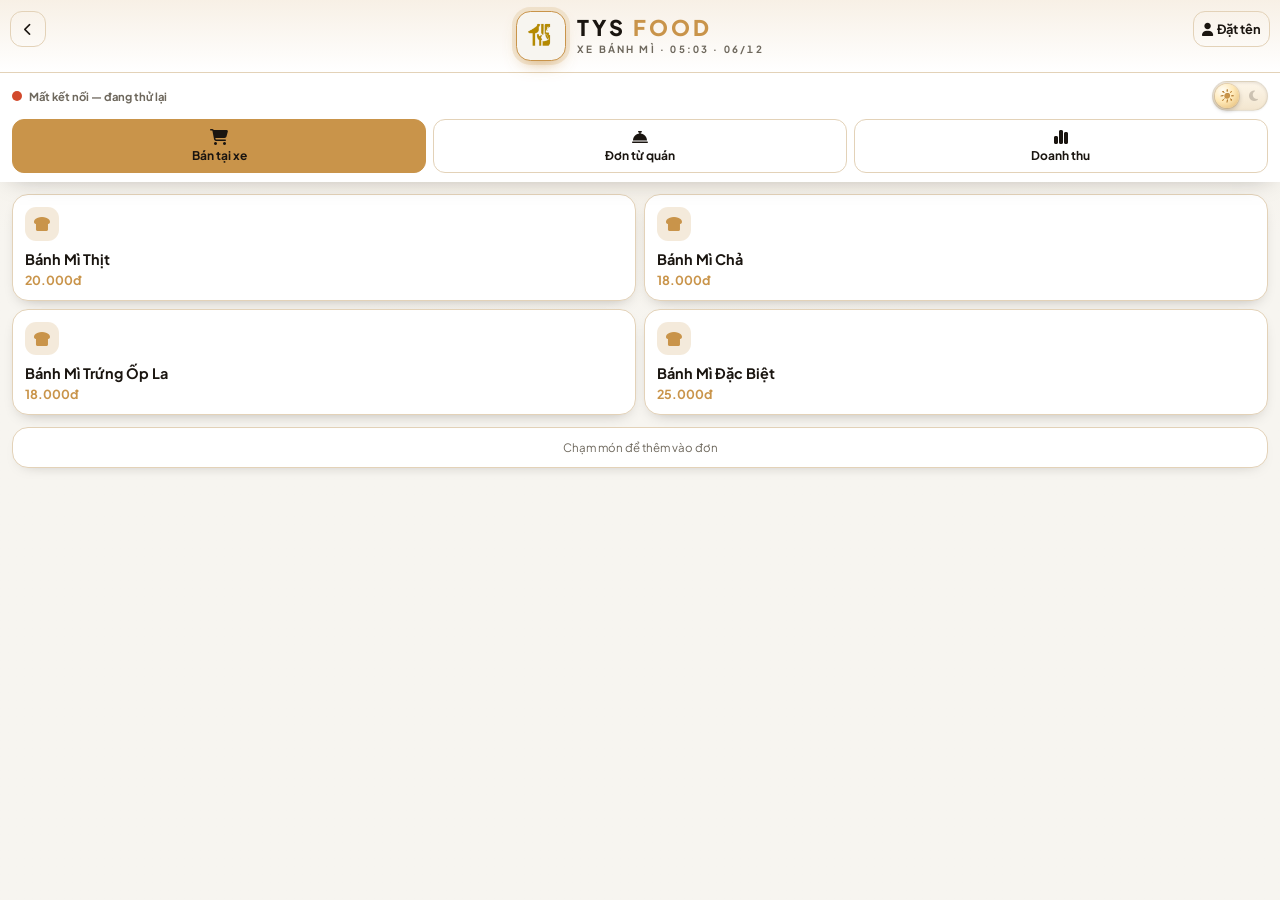
==== banhmi.html @ 038d3659 "Create banhmi.html" ====
<!DOCTYPE html>
<html lang="vi">
<head>
<meta charset="UTF-8">
<meta name="viewport" content="width=device-width, initial-scale=1.0, maximum-scale=1.0, user-scalable=no, viewport-fit=cover">
<title>TYS FOOD - XE BÁNH MÌ</title>
<meta name="theme-color" content="#ffffff">
<meta name="mobile-web-app-capable" content="yes">
<meta name="apple-mobile-web-app-capable" content="yes">
<meta name="apple-mobile-web-app-title" content="TYS FOOD">
<link rel="icon" href="logo.png">
<link rel="stylesheet" href="https://cdnjs.cloudflare.com/ajax/libs/font-awesome/6.4.0/css/all.min.css">
<link href="https://fonts.googleapis.com/css2?family=Plus+Jakarta+Sans:wght@400;500;600;700;800&display=swap" rel="stylesheet">
<style>
    :root { --bg:#f7f5f0; --card:#fff; --tx:#1a1510; --mut:#6e685d; --bd:#e3d2b8; --gold:#C9944A; --ok:#3f7a2e; --bad:#d2492c; --ink:#1a1510; }
    html[data-theme="dark"] { --bg:#0d0a07; --card:#1a1510; --tx:#f5f2ec; --mut:#a89a82; --bd:#4a3623; --ok:#5fbf6e; --bad:#e8836a; }
    * { box-sizing: border-box; -webkit-tap-highlight-color: transparent; }
    html, body { height: 100%; margin: 0; }
    body { background: radial-gradient(120% 60% at 50% 0%, color-mix(in srgb, var(--gold) 10%, var(--bg)), var(--bg) 60%); background-attachment: fixed; color: var(--tx); font-family: 'Plus Jakarta Sans', system-ui, sans-serif; display: flex; flex-direction: column; overflow: hidden; font-size: 1rem; }
    button { font: inherit; color: inherit; cursor: pointer; }
    .hd { flex-shrink: 0; background: var(--card); box-shadow: 0 6px 24px -12px rgba(26,21,16,.35); position: relative; z-index: 5; }
    .mast { position: relative; display: flex; align-items: center; justify-content: center; padding: calc(.7rem + env(safe-area-inset-top)) 3.2rem .7rem; border-bottom: 1px solid var(--bd); background: linear-gradient(180deg, color-mix(in srgb, var(--gold) 14%, var(--card)), var(--card)); }
    .mast .back { position: absolute; left: .6rem; top: calc(.7rem + env(safe-area-inset-top)); }
    .mast .whoBtn { position: absolute; right: .6rem; top: calc(.7rem + env(safe-area-inset-top)); max-width: 34%; overflow: hidden; text-overflow: ellipsis; white-space: nowrap; }
    .brand { display: flex; align-items: center; gap: .7rem; }
    .logo { width: 3.1rem; height: 3.1rem; border-radius: .9rem; border: 1.5px solid var(--gold); background: var(--bg); display: flex; align-items: center; justify-content: center; overflow: hidden; flex-shrink: 0; box-shadow: 0 0 0 4px color-mix(in srgb, var(--gold) 18%, transparent), 0 8px 18px -8px rgba(201,148,74,.8); }
    .logo img { width: 100%; height: 100%; object-fit: contain; padding: .25rem; }
    .logo .fb { display: none; font-size: 1.3rem; color: var(--gold); }
    .logo.nolog img { display: none; } .logo.nolog .fb { display: block; }
    .bn { font-weight: 800; font-size: 1.35rem; letter-spacing: .14em; line-height: 1; }
    .bn em { font-style: normal; color: var(--gold); }
    .bs { margin-top: .3rem; font-size: .62rem; font-weight: 700; letter-spacing: .22em; text-transform: uppercase; color: var(--mut); font-variant-numeric: tabular-nums; }
    .tools { display: flex; align-items: center; gap: .4rem; padding: .5rem .75rem 0; }
    .st { font-size: .7rem; font-weight: 700; color: var(--mut); }
    .hd .tabs { padding: .5rem .75rem .6rem; margin: 0; }
    .row { display: flex; align-items: center; gap: .5rem; }
    .grow { flex: 1; min-width: 0; }
    .ttl { font-weight: 800; font-size: .95rem; }
    .mut { color: var(--mut); font-size: .72rem; }
    .ibtn { min-width: 2.25rem; height: 2.25rem; padding: 0 .5rem; border-radius: .75rem; border: 1px solid var(--bd); background: transparent; font-size: .8rem; font-weight: 700; flex-shrink: 0; }
    .ibtn:active, .btn:active, .item:active, .chip:active { transform: scale(.95); }
    .dot { width: .65rem; height: .65rem; border-radius: 50%; background: #8c8579; flex-shrink: 0; }
    .dot.ok { background: var(--ok); } .dot.bad { background: var(--bad); }
    .tabs { display: flex; gap: .4rem; margin-top: .5rem; }
    .chip { position: relative; flex: 1; text-align: center; padding: .55rem .4rem; border-radius: .75rem; border: 1px solid var(--bd); background: transparent; font-size: .75rem; font-weight: 700; }
    .chip.on { background: var(--gold); border-color: var(--gold); color: var(--ink); }
    .hd .chip i { display: block; font-size: 1rem; margin-bottom: .2rem; }
    .hd .chip b { position: absolute; top: -.35rem; right: .35rem; margin: 0; } .chip b { margin-left: .3rem; padding: 0 .35rem; border-radius: 99px; background: var(--bad); color: #fff; font-size: .65rem; }
    #body { flex: 1; overflow-y: auto; padding: .75rem .75rem calc(1rem + env(safe-area-inset-bottom)); }
    .grid { display: grid; grid-template-columns: 1fr 1fr; gap: .5rem; }
    .card { box-shadow: 0 6px 16px -12px rgba(26,21,16,.4); background: var(--card); border: 1px solid var(--bd); border-radius: 1rem; padding: .75rem; margin-bottom: .5rem; }
    .card.hot { border-color: var(--gold); border-width: 2px; }
    .item { position: relative; text-align: left; background: var(--card); border: 1px solid var(--bd); border-radius: 1rem; padding: .75rem; }
    .item { box-shadow: 0 6px 16px -10px rgba(26,21,16,.45); }
    .ic { width: 2.1rem; height: 2.1rem; border-radius: .7rem; margin-bottom: .55rem; display: flex; align-items: center; justify-content: center; background: color-mix(in srgb, var(--gold) 20%, transparent); color: var(--gold); }
    .item b { display: block; font-size: .9rem; } .item span { display: block; margin-top: .25rem; color: var(--gold); font-size: .78rem; font-weight: 700; }
    .qty { position: absolute; top: .5rem; right: .5rem; min-width: 1.4rem; height: 1.4rem; padding: 0 .25rem; border-radius: 99px; background: var(--gold); color: var(--ink); font-size: .75rem; font-weight: 800; display: flex; align-items: center; justify-content: center; }
    .btn { width: 100%; margin-top: .5rem; padding: .75rem; border: 0; border-radius: .75rem; font-weight: 800; font-size: .88rem; }
    .btn.gold { background: var(--gold); color: var(--ink); } .btn.ok { background: var(--ok); color: #fff; }
    .btn.ghost { background: transparent; border: 1px solid var(--bd); color: var(--mut); font-weight: 600; font-size: .75rem; padding: .5rem; }
    .lab { font-size: .65rem; font-weight: 800; text-transform: uppercase; letter-spacing: .12em; color: var(--mut); }
    .big { font-size: 1.6rem; font-weight: 800; margin-top: .25rem; }
    .sp { display: flex; justify-content: space-between; padding: .15rem 0; font-size: .85rem; }
    .bad { color: var(--bad); } .empty { text-align: center; color: var(--mut); font-size: .78rem; margin-top: 2rem; }
    #ban { position: fixed; top: 0; left: 0; right: 0; z-index: 50; padding: calc(.5rem + env(safe-area-inset-top)) .75rem 0; display: none; }
    #ban div { max-width: 28rem; margin: 0 auto; padding: .75rem 1rem; border-radius: 1rem; font-weight: 800; font-size: .88rem; box-shadow: 0 10px 30px rgba(0,0,0,.3); background: var(--gold); color: var(--ink); }
    #ban div.ok { background: var(--ok); color: #fff; }
        .theme-toggle-btn {
            position: relative;
            flex-shrink: 0;
            width: 56px;
            height: 30px;
            padding: 0;
            border: none;
            background: none;
            cursor: pointer;
            -webkit-tap-highlight-color: transparent;
        }
        .theme-toggle-track {
            position: relative;
            width: 100%;
            height: 100%;
            border-radius: 999px;
            display: flex;
            align-items: center;
            justify-content: space-between;
            padding: 0 7px;
            background: linear-gradient(180deg, #fdf6ea 0%, #f3e6cf 100%);
            border: 1px solid rgba(26, 21, 16, 0.10);
            box-shadow: inset 0 1px 3px rgba(26,21,16,0.10), 0 1px 2px rgba(26,21,16,0.05);
            transition: background 0.4s ease, border-color 0.4s ease, box-shadow 0.4s ease;
        }
        .theme-toggle-track .track-icon {
            display: flex;
            align-items: center;
            justify-content: center;
            width: 14px;
            height: 14px;
            position: relative;
            z-index: 1;
        }
        .theme-toggle-track .track-icon.icon-sun { color: #C9944A; }
        .theme-toggle-track .track-icon.icon-sun svg { width: 14px; height: 14px; }
        .theme-toggle-track .track-icon.icon-moon { color: #b9afa0; font-size: 12px; opacity: 0.7; }
        .theme-toggle-thumb {
            position: absolute;
            top: 2px;
            left: 2px;
            width: 24px;
            height: 24px;
            border-radius: 50%;
            background: radial-gradient(circle at 32% 28%, #fffdf7 0%, #ffe9b8 45%, #E1B66E 100%);
            box-shadow: 0 2px 5px rgba(26,21,16,0.25), 0 0 0 1px rgba(225,182,110,0.4);
            display: flex;
            align-items: center;
            justify-content: center;
            transform: translateX(0);
            transition: transform 0.35s cubic-bezier(0.34, 1.4, 0.64, 1), background 0.4s ease, box-shadow 0.4s ease;
        }
        html[data-theme="dark"] .theme-toggle-track {
            background: linear-gradient(180deg, #241c14 0%, #15110c 100%);
            border-color: rgba(230, 196, 140, 0.16);
            box-shadow: inset 0 1px 3px rgba(0,0,0,0.5), 0 0 12px 1px rgba(201,148,74,0.14);
        }
        html[data-theme="dark"] .theme-toggle-track .track-icon.icon-sun { color: #6e685d; opacity: 0.55; }
        html[data-theme="dark"] .theme-toggle-track .track-icon.icon-moon { color: #E1B66E; opacity: 1; }
        html[data-theme="dark"] .theme-toggle-thumb {
            transform: translateX(26px);
            background: radial-gradient(circle at 32% 28%, #3a2e20 0%, #241c14 100%);
            box-shadow: 0 2px 6px rgba(0,0,0,0.5), 0 0 0 1px rgba(230,196,140,0.25), 0 0 10px 1px rgba(201,148,74,0.35);
        }
        .theme-toggle-thumb .thumb-sun { display: flex; align-items: center; justify-content: center; width: 14px; height: 14px; color: #a9793a; }
        .theme-toggle-thumb .thumb-sun svg { width: 13px; height: 13px; }
        .theme-toggle-thumb .thumb-moon { display: none; align-items: center; justify-content: center; width: 14px; height: 14px; color: #E1B66E; font-size: 12px; }
        html[data-theme="dark"] .theme-toggle-thumb .thumb-sun { display: none; }
        html[data-theme="dark"] .theme-toggle-thumb .thumb-moon { display: flex; }
</style>
<script>(function(){var t=null;try{t=localStorage.getItem('tysTheme');}catch(e){}document.documentElement.setAttribute('data-theme',t||(matchMedia('(prefers-color-scheme: dark)').matches?'dark':'light'));})();</script>
</head>
<body>
<!-- ============================================================
     TRANG XE BÁNH MÌ — file RIÊNG, đặt CÙNG THƯ MỤC với index.html. Mở máy xe bằng banhmi.html (thêm vào màn hình chính cho tiện).
     - "Bán tại xe": khách đi ngang mua bánh mì, thu tiền, ghi sổ riêng của xe (lưu trên máy xe).
     - "Đơn từ quán": phục vụ gọi món có BÁNH MÌ trong index.html thì đơn tự bay sang đây (ntfy). Xe bấm Nhận làm → Xong
       thì máy phục vụ hiện banner "bánh mì bàn X đã xong". Tiền các đơn này vẫn thu trong bill bàn ở quán.
     - "Doanh thu": tổng kết riêng của xe trong ngày + gửi báo cáo chốt xe cho thu ngân (qua Worker Telegram sẵn có).
     PHẢI GIỐNG index.html: TOPIC_IN, TOPIC_OUT, NOTIFY_WORKER_URL, NOTIFY_KEY.
     XE_MENU: món xe bán trực tiếp (price = nghìn đồng). Món bánh mì để phục vụ gọi nằm ở MENU_DATA trong index.html — giữ tên khớp nhau.
     ============================================================ -->
<div class="hd">
    <div class="mast">
        <button class="ibtn back" onclick="location.href='index.html'" aria-label="Về quán"><i class="fa-solid fa-chevron-left"></i></button>
        <div class="brand">
            <div class="logo" id="logo">
                <img src="logo.png" alt="TYS FOOD" onerror="if(this.src.endsWith('logo.png')){this.src='logo.jpg';}else if(this.src.endsWith('logo.jpg')){this.src='logo.webp';}else{this.onerror=null;document.getElementById('logo').classList.add('nolog');}">
                <i class="fa-solid fa-bread-slice fb"></i>
            </div>
            <div><div class="bn">TYS <em>FOOD</em></div><div class="bs">Xe bánh mì · <span id="clk">--:--</span></div></div>
        </div>
        <button class="ibtn whoBtn" id="who" title="Đổi tên nhân viên"></button>
    </div>
    <div class="tools">
        <span id="dot" class="dot" title="Kết nối nhận đơn từ quán"></span><span class="st grow" id="st">Đang kết nối…</span>
        <button type="button" id="themeToggleBtn" class="theme-toggle-btn"  aria-label="Chuyển giao diện sáng / tối" role="switch" aria-checked="false">
                        <span class="theme-toggle-track">
                            <span class="track-icon icon-sun">
                                <svg viewBox="0 0 24 24" fill="none" xmlns="http://www.w3.org/2000/svg">
                                    <circle cx="12" cy="12" r="4.6" fill="currentColor"/>
                                    <g stroke="currentColor" stroke-width="1.8" stroke-linecap="round">
                                        <line x1="12" y1="1.5" x2="12" y2="4"/>
                                        <line x1="12" y1="20" x2="12" y2="22.5"/>
                                        <line x1="4.22" y1="4.22" x2="5.93" y2="5.93"/>
                                        <line x1="18.07" y1="18.07" x2="19.78" y2="19.78"/>
                                        <line x1="1.5" y1="12" x2="4" y2="12"/>
                                        <line x1="20" y1="12" x2="22.5" y2="12"/>
                                        <line x1="4.22" y1="19.78" x2="5.93" y2="18.07"/>
                                        <line x1="18.07" y1="5.93" x2="19.78" y2="4.22"/>
                                    </g>
                                </svg>
                            </span>
                            <span class="track-icon icon-moon">
                                <i class="fa-solid fa-moon"></i>
                            </span>
                            <span class="theme-toggle-thumb">
                                <span class="thumb-sun">
                                    <svg viewBox="0 0 24 24" fill="none" xmlns="http://www.w3.org/2000/svg">
                                        <circle cx="12" cy="12" r="4.6" fill="currentColor"/>
                                        <g stroke="currentColor" stroke-width="1.8" stroke-linecap="round">
                                            <line x1="12" y1="1.5" x2="12" y2="4"/>
                                            <line x1="12" y1="20" x2="12" y2="22.5"/>
                                            <line x1="4.22" y1="4.22" x2="5.93" y2="5.93"/>
                                            <line x1="18.07" y1="18.07" x2="19.78" y2="19.78"/>
                                            <line x1="1.5" y1="12" x2="4" y2="12"/>
                                            <line x1="20" y1="12" x2="22.5" y2="12"/>
                                            <line x1="4.22" y1="19.78" x2="5.93" y2="18.07"/>
                                            <line x1="18.07" y1="5.93" x2="19.78" y2="4.22"/>
                                        </g>
                                    </svg>
                                </span>
                                <span class="thumb-moon">
                                    <i class="fa-solid fa-moon"></i>
                                </span>
                            </span>
                        </span>
                    </button>
    </div>
    <div class="tabs" id="tabs"></div>
</div>
<div id="body"></div>
<div id="ban"></div>

<script>
(function () {
    'use strict';
    var TOPIC_IN = 'tys-xe-order-b4n8m1q6w3', TOPIC_OUT = 'tys-xe-ready-b4n8m1q6w3', NTFY = 'https://ntfy.sh/', SK = 'tys_xe_v1';
    var NOTIFY_WORKER_URL = 'https://falling-tooth-d67e.brnhrpdwb9.workers.dev', NOTIFY_KEY = '6dd81ad0b4ba8b3d5fc58d37';
    var XE_MENU = [
        { name: 'Bánh Mì Thịt', price: 20 }, { name: 'Bánh Mì Chả', price: 18 },
        { name: 'Bánh Mì Trứng Ốp La', price: 18 }, { name: 'Bánh Mì Đặc Biệt', price: 25 }
    ];
    var $ = function (id) { return document.getElementById(id); };
    var esc = function (s) { return String(s == null ? '' : s).replace(/[&<>"]/g, function (c) { return { '&': '&amp;', '<': '&lt;', '>': '&gt;', '"': '&quot;' }[c]; }); };
    var dev = (function () { try { var d = localStorage.getItem(SK + '_dev'); if (!d) { d = Math.random().toString(36).slice(2, 9); localStorage.setItem(SK + '_dev', d); } return d; } catch (e) { return 'x'; } })();
    var S; try { S = JSON.parse(localStorage.getItem(SK) || 'null'); } catch (e) {}
    S = S || {}; S.ledger = S.ledger || []; S.orders = S.orders || []; S.cart = S.cart || {}; S.tab = S.tab || 'sell';
    var pay = 'cash', who = '';
    try { who = localStorage.getItem(SK + '_who') || ''; } catch (e) {}
    function save() { var lim = Date.now() - 60 * 864e5; S.ledger = S.ledger.filter(function (x) { return x.at > lim; }).slice(-3000); S.orders = S.orders.slice(-300); try { localStorage.setItem(SK, JSON.stringify(S)); } catch (e) {} }
    function price(n) { var m = XE_MENU.filter(function (x) { return x.name === n; })[0]; return m ? m.price : 0; }
    function unit(i) { return i.p != null ? i.p : price(i.n); }
    function money(k) { return ((k || 0) * 1000).toLocaleString('vi-VN') + 'đ'; }
    function hm(t) { var d = new Date(t); return ('0' + d.getHours()).slice(-2) + ':' + ('0' + d.getMinutes()).slice(-2); }
    function beep() { try { var c = new (window.AudioContext || window.webkitAudioContext)(), o = c.createOscillator(), g = c.createGain(); o.connect(g); g.connect(c.destination); o.frequency.value = 880; g.gain.value = .15; o.start(); o.stop(c.currentTime + .25); if (navigator.vibrate) navigator.vibrate([120, 60, 120]); } catch (e) {} }
    function banner(txt, ok) { var b = $('ban'); b.innerHTML = '<div class="' + (ok ? 'ok' : '') + '">' + esc(txt) + '</div>'; b.style.display = 'block'; clearTimeout(banner.t); banner.t = setTimeout(function () { b.style.display = 'none'; }, 9000); }

    /* ---------- Sáng / Tối (dùng chung khóa tysTheme với index.html) ---------- */
    function themeSync() { $('themeToggleBtn').setAttribute('aria-checked', document.documentElement.getAttribute('data-theme') === 'dark' ? 'true' : 'false'); }
    $('themeToggleBtn').onclick = function () {
        var t = document.documentElement.getAttribute('data-theme') === 'dark' ? 'light' : 'dark';
        document.documentElement.setAttribute('data-theme', t);
        try { localStorage.setItem('tysTheme', t); } catch (e) {}
        themeSync(); if (navigator.vibrate) { try { navigator.vibrate(20); } catch (e) {} }
    };
    /* ---------- Tên nhân viên ---------- */
    function askWho() { var n = prompt('Tên nhân viên xe:', who || ''); if (n && n.trim()) { who = n.trim().slice(0, 30); try { localStorage.setItem(SK + '_who', who); } catch (e) {} } paintWho(); }
    function paintWho() { $('who').innerHTML = '<i class="fa-solid fa-user" style="margin-right:.3rem"></i>' + esc(who || 'Đặt tên'); }
    $('who').onclick = askWho;

    /* ---------- Nhận đơn từ quán / báo xong qua ntfy ---------- */
    function pub(topic, obj, tries) {
        tries = tries || 0;
        fetch(NTFY + topic, { method: 'POST', body: JSON.stringify(obj), headers: { Priority: '4' }, keepalive: true }).then(function (r) { if (!r.ok) throw 0; })
            .catch(function () { if (tries < 4) setTimeout(function () { pub(topic, obj, tries + 1); }, [3000, 8000, 20000, 40000][tries]); });
    }
    function onOrder(o) {
        if (!o || !o.id || S.orders.some(function (x) { return x.id === o.id; })) return;
        o.st = 'new'; S.orders.push(o); save(); beep();
        if (S.tab !== 'orders') banner('🥖 Đơn mới bàn ' + o.t);
        render();
    }
    try {
        var es = new EventSource(NTFY + TOPIC_IN + '/sse?since=12h');
        es.onopen = function () { $('dot').className = 'dot ok'; $('st').textContent = 'Đang nhận đơn từ quán'; };
        es.onerror = function () { $('dot').className = 'dot bad'; $('st').textContent = 'Mất kết nối — đang thử lại'; };
        es.onmessage = function (e) { try { var m = JSON.parse(e.data); if (m.event === 'message') onOrder(JSON.parse(m.message)); } catch (x) {} };
    } catch (e) {}

    /* ---------- Giao diện ---------- */
    var TABS = [['sell', 'fa-cart-shopping', 'Bán tại xe'], ['orders', 'fa-bell-concierge', 'Đơn từ quán'], ['rev', 'fa-chart-simple', 'Doanh thu']];
    var cnt = function () { return S.orders.filter(function (o) { return o.st === 'new' || o.st === 'cook'; }).length; };
    function render() {
        $('tabs').innerHTML = TABS.map(function (t) { return '<button class="chip' + (S.tab === t[0] ? ' on' : '') + '" data-tab="' + t[0] + '"><i class="fa-solid ' + t[1] + '"></i> ' + t[2] + (t[0] === 'orders' && cnt() ? '<b>' + cnt() + '</b>' : '') + '</button>'; }).join('');
        $('body').innerHTML = S.tab === 'sell' ? vSell() : S.tab === 'orders' ? vOrders() : vRev();
    }
    function cartTotal() { var t = 0; Object.keys(S.cart).forEach(function (n) { t += price(n) * S.cart[n]; }); return t; }
    function vSell() {
        var h = '<div class="grid">' + XE_MENU.map(function (m) {
            var q = S.cart[m.name] || 0;
            return '<button class="item" data-add="' + esc(m.name) + '"><div class="ic"><i class="fa-solid fa-bread-slice"></i></div><b>' + esc(m.name) + '</b><span>' + money(m.price) + '</span>' + (q ? '<i class="qty" style="font-style:normal">' + q + '</i>' : '') + '</button>';
        }).join('') + '</div>';
        var ks = Object.keys(S.cart).filter(function (k) { return S.cart[k] > 0; });
        h += '<div class="card" style="margin-top:.75rem">';
        if (!ks.length) h += '<div class="mut" style="text-align:center">Chạm món để thêm vào đơn</div>';
        else {
            h += ks.map(function (k) { return '<div class="row" style="padding:.2rem 0"><span class="grow" style="font-weight:700;font-size:.88rem">' + esc(k) + '</span><button class="ibtn" data-dec="' + esc(k) + '"><i class="fa-solid fa-minus"></i></button><b style="width:1.5rem;text-align:center">' + S.cart[k] + '</b><button class="ibtn" data-add="' + esc(k) + '"><i class="fa-solid fa-plus"></i></button></div>'; }).join('');
            h += '<div class="tabs"><button class="chip' + (pay === 'cash' ? ' on' : '') + '" data-pay="cash">Tiền mặt</button><button class="chip' + (pay === 'bank' ? ' on' : '') + '" data-pay="bank">Chuyển khoản</button></div>' +
                '<button class="btn ok" data-pay="go">THU TIỀN ' + money(cartTotal()) + '</button><button class="btn ghost" data-clear>Xóa đơn</button>';
        }
        h += '</div>';
        if (S.ledger.length) { var l = S.ledger[S.ledger.length - 1]; h += '<button class="btn ghost" data-undo><i class="fa-solid fa-rotate-left"></i> Hoàn tác đơn vừa thu (' + hm(l.at) + ' · ' + money(l.total) + ')</button>'; }
        return h;
    }
    function lines(a) { return (a || []).map(function (i) { return i.q + ' × ' + esc(i.n) + (i.note ? ' <span style="color:var(--gold);font-weight:600">— ' + esc(i.note) + '</span>' : ''); }).join('<br>'); }
    function vOrders() {
        var os = S.orders.filter(function (o) { return o.st !== 'gone'; }).sort(function (a, b) { return b.at - a.at; });
        if (!os.length) return '<div class="empty">Chưa có đơn từ quán.<br>Khi phục vụ gọi bánh mì cho bàn, đơn sẽ hiện ở đây.</div>';
        return os.map(function (o) {
            var b = o.st === 'new' ? ['cook', 'Nhận làm', 'gold'] : o.st === 'cook' ? ['done', 'Xong — báo phục vụ', 'ok'] : ['gone', 'Đã giao ✓', 'ghost'];
            return '<div class="card' + (o.st === 'new' ? ' hot' : '') + '"><div class="row"><b>BÀN ' + esc(o.t) + '</b><span class="mut grow">' + hm(o.at) + (o.by ? ' · ' + esc(o.by) : '') + '</span><span class="lab">' + (o.st === 'new' ? 'Mới' : o.st === 'cook' ? 'Đang làm' : 'Đã xong') + '</span></div>' +
                (o.a && o.a.length ? '<div style="margin-top:.4rem;font-weight:700;font-size:.9rem">' + lines(o.a) + '</div>' : '') +
                (o.r && o.r.length ? '<div class="bad" style="margin-top:.4rem;font-weight:700;font-size:.9rem">❌ HỦY:<br>' + lines(o.r) + '</div>' : '') +
                '<button class="btn ' + b[2] + '" data-st="' + o.id + '|' + b[0] + '">' + b[1] + '</button></div>';
        }).join('');
    }
    function stats() {
        var d0 = new Date().setHours(0, 0, 0, 0), by = {}, cash = 0, bank = 0, sum = 0, n = 0, oq = 0, ov = 0;
        var row = function (k) { return by[k] || (by[k] = { a: 0, b: 0 }); };
        S.ledger.filter(function (x) { return x.at >= d0; }).forEach(function (x) { sum += x.total; if (x.pay === 'bank') bank += x.total; else cash += x.total; n++; x.lines.forEach(function (l) { row(l.n).a += l.q; }); });
        S.orders.filter(function (o) { return o.at >= d0; }).forEach(function (o) {
            (o.a || []).forEach(function (i) { row(i.n).b += i.q; oq += i.q; ov += unit(i) * i.q; });
            (o.r || []).forEach(function (i) { row(i.n).b -= i.q; oq -= i.q; ov -= unit(i) * i.q; });
        });
        return { sum: sum, cash: cash, bank: bank, n: n, oq: oq, ov: ov, by: by };
    }
    function vRev() {
        var s = stats();
        return '<div class="card"><div class="lab">Hôm nay · bán tại xe</div><div class="big">' + money(s.sum) + '</div><div class="mut" style="margin-top:.25rem">' + s.n + ' đơn · Tiền mặt ' + money(s.cash) + ' · Chuyển khoản ' + money(s.bank) + '</div></div>' +
            '<div class="card"><div class="lab">Bánh mì qua bàn (thu ở quán)</div><div class="big" style="font-size:1.15rem">' + s.oq + ' cái · ' + money(s.ov) + '</div><div class="mut">Đã nằm trong bill bàn — KHÔNG thu lại ở xe, chỉ để đối chiếu.</div></div>' +
            '<div class="card">' + (Object.keys(s.by).map(function (k) { return '<div class="sp"><span>' + esc(k) + '</span><span class="mut">xe ' + s.by[k].a + ' · bàn ' + s.by[k].b + '</span></div>'; }).join('') || '<span class="mut">Chưa có số liệu</span>') + '</div>' +
            '<button class="btn gold" data-report><i class="fa-solid fa-paper-plane"></i> Gửi báo cáo chốt xe cho thu ngân</button>';
    }
    function report() {
        var s = stats(), msg = ['🥖 Bán tại xe: ' + money(s.sum) + ' (' + s.n + ' đơn)', '💵 Tiền mặt cần nộp: ' + money(s.cash), '🏦 Chuyển khoản: ' + money(s.bank), '🪑 Bánh mì qua bàn (đã tính trong bill quán): ' + s.oq + ' cái · ' + money(s.ov), '🕒 ' + hm(Date.now()) + (who ? ' · 👤 ' + who : '')].join('\n');
        fetch(NOTIFY_WORKER_URL.replace(/\/+$/, '') + '/notify', { method: 'POST', headers: { 'Content-Type': 'text/plain' }, keepalive: true,
            body: JSON.stringify({ key: NOTIFY_KEY, title: '🥖 CHỐT XE BÁNH MÌ', message: msg, priority: 3, id: 'xe' + Date.now().toString(36), at: Date.now(), table: null, sync: false }) })
            .then(function (r) { if (!r.ok) throw 0; banner('Đã gửi báo cáo cho thu ngân', true); })
            .catch(function () { banner('Chưa gửi được — chụp màn hình gửi thu ngân'); });
    }
    document.body.addEventListener('click', function (e) {
        var b = e.target.closest('button'); if (!b) return;
        var d = b.dataset;
        if (d.tab) S.tab = d.tab;
        else if (d.add) S.cart[d.add] = (S.cart[d.add] || 0) + 1;
        else if (d.dec) { S.cart[d.dec] = Math.max(0, (S.cart[d.dec] || 0) - 1); if (!S.cart[d.dec]) delete S.cart[d.dec]; }
        else if (d.clear !== undefined) S.cart = {};
        else if (d.pay === 'cash' || d.pay === 'bank') pay = d.pay;
        else if (d.pay === 'go') {
            var ls = Object.keys(S.cart).map(function (k) { return { n: k, q: S.cart[k], p: price(k) }; }), tot = cartTotal();
            if (!ls.length) return;
            S.ledger.push({ id: 'x' + Date.now().toString(36), at: Date.now(), lines: ls, total: tot, pay: pay, by: who });
            S.cart = {}; banner('Đã thu ' + money(tot) + (pay === 'bank' ? ' (chuyển khoản)' : ''), true); pay = 'cash';
        }
        else if (d.undo !== undefined) { if (confirm('Hoàn tác đơn vừa thu?')) S.ledger.pop(); else return; }
        else if (d.st) { var p = d.st.split('|'), o = S.orders.filter(function (x) { return x.id === p[0]; })[0]; if (o) { o.st = p[1]; if (p[1] === 'done') pub(TOPIC_OUT, { t: o.t, dev: dev, at: Date.now() }); } }
        else if (d.report !== undefined) { report(); return; }
        else return;
        save(); render();
    });
    themeSync(); paintWho(); render();
    (function clk() { var d = new Date(); $('clk').textContent = ('0' + d.getHours()).slice(-2) + ':' + ('0' + d.getMinutes()).slice(-2) + ' · ' + ('0' + d.getDate()).slice(-2) + '/' + ('0' + (d.getMonth() + 1)).slice(-2); setTimeout(clk, 20000); })();
    if (!who) setTimeout(askWho, 400);
})();
</script>
</body>
</html>
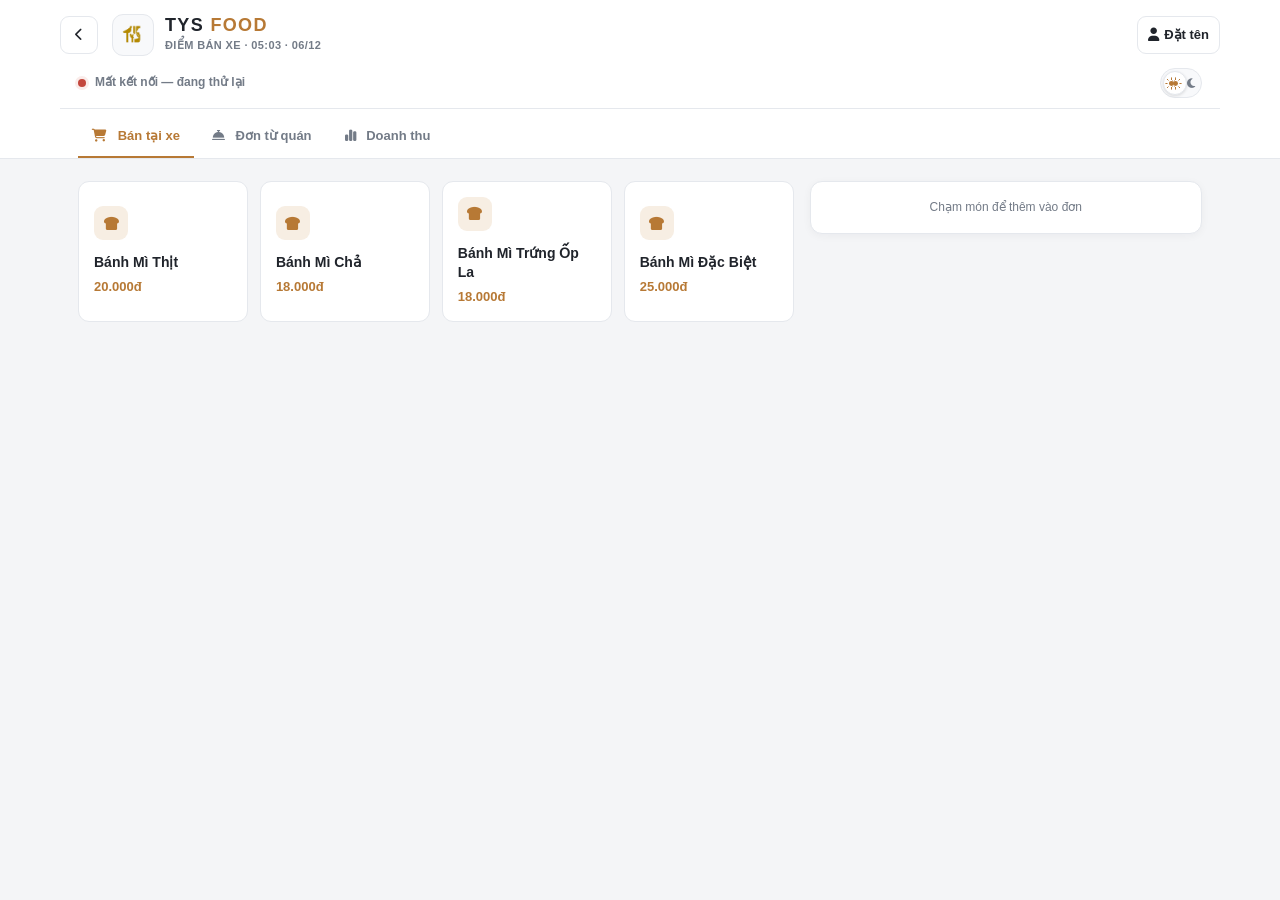
==== commit 070a5f5c: "Update banhmi.html" ====
--- a/banhmi.html
+++ b/banhmi.html
@@ -12,128 +12,209 @@
 <link rel="stylesheet" href="https://cdnjs.cloudflare.com/ajax/libs/font-awesome/6.4.0/css/all.min.css">
 <link href="https://fonts.googleapis.com/css2?family=Plus+Jakarta+Sans:wght@400;500;600;700;800&display=swap" rel="stylesheet">
 <style>
-    :root { --bg:#f7f5f0; --card:#fff; --tx:#1a1510; --mut:#6e685d; --bd:#e3d2b8; --gold:#C9944A; --ok:#3f7a2e; --bad:#d2492c; --ink:#1a1510; }
-    html[data-theme="dark"] { --bg:#0d0a07; --card:#1a1510; --tx:#f5f2ec; --mut:#a89a82; --bd:#4a3623; --ok:#5fbf6e; --bad:#e8836a; }
-    * { box-sizing: border-box; -webkit-tap-highlight-color: transparent; }
-    html, body { height: 100%; margin: 0; }
-    body { background: radial-gradient(120% 60% at 50% 0%, color-mix(in srgb, var(--gold) 10%, var(--bg)), var(--bg) 60%); background-attachment: fixed; color: var(--tx); font-family: 'Plus Jakarta Sans', system-ui, sans-serif; display: flex; flex-direction: column; overflow: hidden; font-size: 1rem; }
-    button { font: inherit; color: inherit; cursor: pointer; }
-    .hd { flex-shrink: 0; background: var(--card); box-shadow: 0 6px 24px -12px rgba(26,21,16,.35); position: relative; z-index: 5; }
-    .mast { position: relative; display: flex; align-items: center; justify-content: center; padding: calc(.7rem + env(safe-area-inset-top)) 3.2rem .7rem; border-bottom: 1px solid var(--bd); background: linear-gradient(180deg, color-mix(in srgb, var(--gold) 14%, var(--card)), var(--card)); }
-    .mast .back { position: absolute; left: .6rem; top: calc(.7rem + env(safe-area-inset-top)); }
-    .mast .whoBtn { position: absolute; right: .6rem; top: calc(.7rem + env(safe-area-inset-top)); max-width: 34%; overflow: hidden; text-overflow: ellipsis; white-space: nowrap; }
-    .brand { display: flex; align-items: center; gap: .7rem; }
-    .logo { width: 3.1rem; height: 3.1rem; border-radius: .9rem; border: 1.5px solid var(--gold); background: var(--bg); display: flex; align-items: center; justify-content: center; overflow: hidden; flex-shrink: 0; box-shadow: 0 0 0 4px color-mix(in srgb, var(--gold) 18%, transparent), 0 8px 18px -8px rgba(201,148,74,.8); }
-    .logo img { width: 100%; height: 100%; object-fit: contain; padding: .25rem; }
-    .logo .fb { display: none; font-size: 1.3rem; color: var(--gold); }
-    .logo.nolog img { display: none; } .logo.nolog .fb { display: block; }
-    .bn { font-weight: 800; font-size: 1.35rem; letter-spacing: .14em; line-height: 1; }
-    .bn em { font-style: normal; color: var(--gold); }
-    .bs { margin-top: .3rem; font-size: .62rem; font-weight: 700; letter-spacing: .22em; text-transform: uppercase; color: var(--mut); font-variant-numeric: tabular-nums; }
-    .tools { display: flex; align-items: center; gap: .4rem; padding: .5rem .75rem 0; }
-    .st { font-size: .7rem; font-weight: 700; color: var(--mut); }
-    .hd .tabs { padding: .5rem .75rem .6rem; margin: 0; }
-    .row { display: flex; align-items: center; gap: .5rem; }
-    .grow { flex: 1; min-width: 0; }
-    .ttl { font-weight: 800; font-size: .95rem; }
-    .mut { color: var(--mut); font-size: .72rem; }
-    .ibtn { min-width: 2.25rem; height: 2.25rem; padding: 0 .5rem; border-radius: .75rem; border: 1px solid var(--bd); background: transparent; font-size: .8rem; font-weight: 700; flex-shrink: 0; }
-    .ibtn:active, .btn:active, .item:active, .chip:active { transform: scale(.95); }
-    .dot { width: .65rem; height: .65rem; border-radius: 50%; background: #8c8579; flex-shrink: 0; }
-    .dot.ok { background: var(--ok); } .dot.bad { background: var(--bad); }
-    .tabs { display: flex; gap: .4rem; margin-top: .5rem; }
-    .chip { position: relative; flex: 1; text-align: center; padding: .55rem .4rem; border-radius: .75rem; border: 1px solid var(--bd); background: transparent; font-size: .75rem; font-weight: 700; }
-    .chip.on { background: var(--gold); border-color: var(--gold); color: var(--ink); }
-    .hd .chip i { display: block; font-size: 1rem; margin-bottom: .2rem; }
-    .hd .chip b { position: absolute; top: -.35rem; right: .35rem; margin: 0; } .chip b { margin-left: .3rem; padding: 0 .35rem; border-radius: 99px; background: var(--bad); color: #fff; font-size: .65rem; }
-    #body { flex: 1; overflow-y: auto; padding: .75rem .75rem calc(1rem + env(safe-area-inset-bottom)); }
-    .grid { display: grid; grid-template-columns: 1fr 1fr; gap: .5rem; }
-    .card { box-shadow: 0 6px 16px -12px rgba(26,21,16,.4); background: var(--card); border: 1px solid var(--bd); border-radius: 1rem; padding: .75rem; margin-bottom: .5rem; }
-    .card.hot { border-color: var(--gold); border-width: 2px; }
-    .item { position: relative; text-align: left; background: var(--card); border: 1px solid var(--bd); border-radius: 1rem; padding: .75rem; }
-    .item { box-shadow: 0 6px 16px -10px rgba(26,21,16,.45); }
-    .ic { width: 2.1rem; height: 2.1rem; border-radius: .7rem; margin-bottom: .55rem; display: flex; align-items: center; justify-content: center; background: color-mix(in srgb, var(--gold) 20%, transparent); color: var(--gold); }
-    .item b { display: block; font-size: .9rem; } .item span { display: block; margin-top: .25rem; color: var(--gold); font-size: .78rem; font-weight: 700; }
-    .qty { position: absolute; top: .5rem; right: .5rem; min-width: 1.4rem; height: 1.4rem; padding: 0 .25rem; border-radius: 99px; background: var(--gold); color: var(--ink); font-size: .75rem; font-weight: 800; display: flex; align-items: center; justify-content: center; }
-    .btn { width: 100%; margin-top: .5rem; padding: .75rem; border: 0; border-radius: .75rem; font-weight: 800; font-size: .88rem; }
-    .btn.gold { background: var(--gold); color: var(--ink); } .btn.ok { background: var(--ok); color: #fff; }
-    .btn.ghost { background: transparent; border: 1px solid var(--bd); color: var(--mut); font-weight: 600; font-size: .75rem; padding: .5rem; }
-    .lab { font-size: .65rem; font-weight: 800; text-transform: uppercase; letter-spacing: .12em; color: var(--mut); }
-    .big { font-size: 1.6rem; font-weight: 800; margin-top: .25rem; }
-    .sp { display: flex; justify-content: space-between; padding: .15rem 0; font-size: .85rem; }
-    .bad { color: var(--bad); } .empty { text-align: center; color: var(--mut); font-size: .78rem; margin-top: 2rem; }
-    #ban { position: fixed; top: 0; left: 0; right: 0; z-index: 50; padding: calc(.5rem + env(safe-area-inset-top)) .75rem 0; display: none; }
-    #ban div { max-width: 28rem; margin: 0 auto; padding: .75rem 1rem; border-radius: 1rem; font-weight: 800; font-size: .88rem; box-shadow: 0 10px 30px rgba(0,0,0,.3); background: var(--gold); color: var(--ink); }
-    #ban div.ok { background: var(--ok); color: #fff; }
-        .theme-toggle-btn {
-            position: relative;
-            flex-shrink: 0;
-            width: 56px;
-            height: 30px;
-            padding: 0;
-            border: none;
-            background: none;
-            cursor: pointer;
-            -webkit-tap-highlight-color: transparent;
-        }
-        .theme-toggle-track {
-            position: relative;
-            width: 100%;
-            height: 100%;
-            border-radius: 999px;
-            display: flex;
-            align-items: center;
-            justify-content: space-between;
-            padding: 0 7px;
-            background: linear-gradient(180deg, #fdf6ea 0%, #f3e6cf 100%);
-            border: 1px solid rgba(26, 21, 16, 0.10);
-            box-shadow: inset 0 1px 3px rgba(26,21,16,0.10), 0 1px 2px rgba(26,21,16,0.05);
-            transition: background 0.4s ease, border-color 0.4s ease, box-shadow 0.4s ease;
-        }
-        .theme-toggle-track .track-icon {
-            display: flex;
-            align-items: center;
-            justify-content: center;
-            width: 14px;
-            height: 14px;
-            position: relative;
-            z-index: 1;
-        }
-        .theme-toggle-track .track-icon.icon-sun { color: #C9944A; }
-        .theme-toggle-track .track-icon.icon-sun svg { width: 14px; height: 14px; }
-        .theme-toggle-track .track-icon.icon-moon { color: #b9afa0; font-size: 12px; opacity: 0.7; }
-        .theme-toggle-thumb {
-            position: absolute;
-            top: 2px;
-            left: 2px;
-            width: 24px;
-            height: 24px;
-            border-radius: 50%;
-            background: radial-gradient(circle at 32% 28%, #fffdf7 0%, #ffe9b8 45%, #E1B66E 100%);
-            box-shadow: 0 2px 5px rgba(26,21,16,0.25), 0 0 0 1px rgba(225,182,110,0.4);
-            display: flex;
-            align-items: center;
-            justify-content: center;
-            transform: translateX(0);
-            transition: transform 0.35s cubic-bezier(0.34, 1.4, 0.64, 1), background 0.4s ease, box-shadow 0.4s ease;
-        }
-        html[data-theme="dark"] .theme-toggle-track {
-            background: linear-gradient(180deg, #241c14 0%, #15110c 100%);
-            border-color: rgba(230, 196, 140, 0.16);
-            box-shadow: inset 0 1px 3px rgba(0,0,0,0.5), 0 0 12px 1px rgba(201,148,74,0.14);
-        }
-        html[data-theme="dark"] .theme-toggle-track .track-icon.icon-sun { color: #6e685d; opacity: 0.55; }
-        html[data-theme="dark"] .theme-toggle-track .track-icon.icon-moon { color: #E1B66E; opacity: 1; }
-        html[data-theme="dark"] .theme-toggle-thumb {
-            transform: translateX(26px);
-            background: radial-gradient(circle at 32% 28%, #3a2e20 0%, #241c14 100%);
-            box-shadow: 0 2px 6px rgba(0,0,0,0.5), 0 0 0 1px rgba(230,196,140,0.25), 0 0 10px 1px rgba(201,148,74,0.35);
-        }
-        .theme-toggle-thumb .thumb-sun { display: flex; align-items: center; justify-content: center; width: 14px; height: 14px; color: #a9793a; }
-        .theme-toggle-thumb .thumb-sun svg { width: 13px; height: 13px; }
-        .theme-toggle-thumb .thumb-moon { display: none; align-items: center; justify-content: center; width: 14px; height: 14px; color: #E1B66E; font-size: 12px; }
-        html[data-theme="dark"] .theme-toggle-thumb .thumb-sun { display: none; }
-        html[data-theme="dark"] .theme-toggle-thumb .thumb-moon { display: flex; }
+
+:root {
+  color-scheme: light;
+  --bg: #f4f5f7;
+  --surface: #ffffff;
+  --surface-2: #f8f9fb;
+  --text: #20242b;
+  --muted: #737b87;
+  --line: #e5e8ed;
+  --accent: #b77935;
+  --accent-soft: #f7eee3;
+  --success: #247a50;
+  --success-soft: #e8f4ed;
+  --danger: #c3473d;
+  --danger-soft: #faecea;
+  --ink: #ffffff;
+  --shadow: 0 2px 8px rgba(22, 30, 42, .045);
+}
+html[data-theme="dark"] {
+  color-scheme: dark;
+  --bg: #15181d;
+  --surface: #20242b;
+  --surface-2: #292e36;
+  --text: #f0f2f5;
+  --muted: #a0a8b4;
+  --line: #353c46;
+  --accent: #d29a5c;
+  --accent-soft: #3a3025;
+  --success: #65bd8c;
+  --success-soft: #20392d;
+  --danger: #ed8178;
+  --danger-soft: #422b2b;
+  --ink: #17191d;
+  --shadow: 0 2px 10px rgba(0,0,0,.16);
+}
+* { box-sizing: border-box; -webkit-tap-highlight-color: transparent; }
+html, body { min-height: 100%; height: 100%; margin: 0; }
+body {
+  background: var(--bg);
+  color: var(--text);
+  font-family: Inter, -apple-system, BlinkMacSystemFont, "Segoe UI", sans-serif;
+  display: flex; flex-direction: column; overflow: hidden;
+  font-size: 15px; line-height: 1.45;
+  -webkit-font-smoothing: antialiased;
+}
+button { font: inherit; color: inherit; cursor: pointer; }
+button:focus-visible { outline: 3px solid color-mix(in srgb, var(--accent) 45%, transparent); outline-offset: 2px; }
+.hd {
+  flex-shrink: 0; position: relative; z-index: 5;
+  background: var(--surface); border-bottom: 1px solid var(--line);
+}
+.mast {
+  position: relative; display: flex; align-items: center; justify-content: flex-start;
+  gap: 14px; padding: calc(14px + env(safe-area-inset-top)) max(18px, calc((100vw - 1160px)/2)) 12px;
+  border: 0; background: var(--surface);
+}
+.mast .back { position: static; order: 0; }
+.brand { display: flex; align-items: center; gap: 11px; }
+.logo {
+  width: 42px; height: 42px; border-radius: 11px; border: 1px solid var(--line);
+  background: var(--surface-2); display: flex; align-items: center; justify-content: center;
+  overflow: hidden; flex-shrink: 0; box-shadow: none;
+}
+.logo img { width: 100%; height: 100%; object-fit: contain; padding: 5px; }
+.logo .fb { display: none; font-size: 18px; color: var(--accent); }
+.logo.nolog img { display: none; } .logo.nolog .fb { display: block; }
+.bn { font-weight: 800; font-size: 18px; letter-spacing: .075em; line-height: 1.05; }
+.bn em { font-style: normal; color: var(--accent); }
+.bs { margin-top: 4px; font-size: 11px; font-weight: 600; letter-spacing: .035em; color: var(--muted); }
+.mast .whoBtn { position: static; margin-left: auto; max-width: 34%; overflow: hidden; text-overflow: ellipsis; white-space: nowrap; }
+.tools {
+  display: flex; align-items: center; gap: 9px; max-width: 1160px;
+  margin: 0 auto; width: 100%; padding: 0 18px 10px;
+}
+.st { font-size: 12px; font-weight: 600; color: var(--muted); }
+.row { display: flex; align-items: center; gap: 9px; }
+.grow { flex: 1; min-width: 0; }
+.ttl { font-weight: 750; font-size: 16px; letter-spacing: -.02em; }
+.mut { color: var(--muted); font-size: 12px; }
+.ibtn {
+  min-width: 38px; height: 38px; padding: 0 10px; border-radius: 9px;
+  border: 1px solid var(--line); background: var(--surface); font-size: 13px;
+  font-weight: 650; flex-shrink: 0; transition: background .15s, border-color .15s;
+}
+.ibtn:hover { background: var(--surface-2); border-color: #cbd1da; }
+.ibtn:active, .btn:active, .item:active, .chip:active { transform: translateY(1px); }
+.dot { width: 8px; height: 8px; border-radius: 50%; background: #a2a9b3; flex-shrink: 0; }
+.dot.ok { background: var(--success); box-shadow: 0 0 0 3px var(--success-soft); }
+.dot.bad { background: var(--danger); box-shadow: 0 0 0 3px var(--danger-soft); }
+.tabs {
+  display: flex; gap: 4px; max-width: 1160px; margin: 0 auto;
+  padding: 0 18px; border-top: 1px solid var(--line);
+}
+.hd .tabs { padding-top: 7px; }
+.chip {
+  position: relative; flex: 0 0 auto; min-width: 116px; text-align: center;
+  padding: 11px 14px 10px; border-radius: 0; border: 0;
+  border-bottom: 2px solid transparent; background: transparent;
+  color: var(--muted); font-size: 13px; font-weight: 650;
+}
+.chip:hover { color: var(--text); background: var(--surface-2); }
+.chip.on { color: var(--accent); background: transparent; border-bottom-color: var(--accent); }
+.hd .chip i { display: inline-block; font-size: 13px; margin: 0 7px 0 0; }
+.hd .chip b {
+  position: absolute; top: 5px; right: 7px; margin: 0; padding: 1px 5px;
+  border-radius: 20px; background: var(--danger); color: white; font-size: 10px;
+}
+.chip b { margin-left: 5px; padding: 1px 6px; border-radius: 20px; background: var(--danger); color: #fff; font-size: 10px; }
+#body {
+  flex: 1; overflow-y: auto; overscroll-behavior: contain;
+  width: 100%; max-width: 1160px; margin: 0 auto;
+  padding: 22px 18px calc(28px + env(safe-area-inset-bottom));
+}
+.grid { display: grid; grid-template-columns: repeat(4, minmax(0, 1fr)); gap: 12px; }
+.card {
+  background: var(--surface); border: 1px solid var(--line); border-radius: 12px;
+  padding: 17px; margin-bottom: 12px; box-shadow: var(--shadow);
+}
+.card.hot { border: 1px solid color-mix(in srgb, var(--accent) 58%, var(--line)); border-left: 3px solid var(--accent); }
+.item {
+  position: relative; text-align: left; background: var(--surface); color: var(--text);
+  border: 1px solid var(--line); border-radius: 11px; padding: 15px;
+  min-height: 126px; box-shadow: none; transition: border-color .15s, background .15s;
+}
+.item:hover { border-color: var(--accent); background: var(--surface-2); }
+.ic {
+  width: 34px; height: 34px; border-radius: 9px; margin-bottom: 13px;
+  display: flex; align-items: center; justify-content: center;
+  background: var(--accent-soft); color: var(--accent); font-size: 15px;
+}
+.item b { display: block; font-size: 14px; font-weight: 700; line-height: 1.35; }
+.item span { display: block; margin-top: 6px; color: var(--accent); font-size: 13px; font-weight: 750; }
+.qty {
+  position: absolute; top: 10px; right: 10px; min-width: 23px; height: 23px;
+  padding: 0 6px; border-radius: 7px; background: var(--text); color: var(--surface);
+  font-size: 12px; font-weight: 750; display: flex; align-items: center; justify-content: center;
+}
+.sell-layout { display: grid; grid-template-columns: minmax(0, 1.55fr) minmax(300px, .85fr); gap: 16px; align-items: start; }
+.sell-layout > .grid { align-content: start; }
+.sell-layout > .card { margin: 0; position: sticky; top: 0; }
+.btn {
+  width: 100%; margin-top: 10px; padding: 12px 15px; border: 1px solid transparent;
+  border-radius: 9px; font-weight: 700; font-size: 13px; min-height: 43px;
+  transition: filter .15s, transform .15s;
+}
+.btn:hover { filter: brightness(.97); }
+.btn.gold { background: var(--accent); color: #fff; }
+.btn.ok { background: var(--success); color: #fff; }
+.btn.ghost { background: var(--surface); border: 1px solid var(--line); color: var(--muted); font-weight: 650; font-size: 12px; padding: 9px 12px; }
+.lab { font-size: 10px; font-weight: 750; text-transform: uppercase; letter-spacing: .075em; color: var(--muted); }
+.big { font-size: 29px; line-height: 1.15; font-weight: 800; letter-spacing: -.04em; margin-top: 7px; }
+.sp { display: flex; justify-content: space-between; gap: 12px; padding: 9px 0; font-size: 13px; border-bottom: 1px solid var(--line); }
+.sp:last-child { border-bottom: 0; }
+.bad { color: var(--danger); }
+.empty {
+  text-align: center; color: var(--muted); font-size: 13px; line-height: 1.7;
+  margin: 32px auto; max-width: 360px; padding: 28px 18px;
+  background: var(--surface); border: 1px dashed var(--line); border-radius: 12px;
+}
+#ban { position: fixed; top: 0; left: 0; right: 0; z-index: 50; padding: calc(12px + env(safe-area-inset-top)) 12px 0; display: none; }
+#ban div {
+  max-width: 440px; margin: 0 auto; padding: 13px 16px; border-radius: 10px;
+  font-weight: 700; font-size: 13px; box-shadow: 0 8px 28px rgba(0,0,0,.18);
+  background: var(--text); color: var(--surface);
+}
+#ban div.ok { background: var(--success); color: #fff; }
+.theme-toggle-btn { position: relative; flex-shrink: 0; width: 42px; height: 30px; padding: 0; border: 1px solid var(--line); border-radius: 20px; background: var(--surface-2); cursor: pointer; }
+.theme-toggle-track { position: relative; width: 100%; height: 100%; display: flex; align-items: center; justify-content: space-around; }
+.theme-toggle-track .track-icon { display: flex; align-items: center; justify-content: center; width: 14px; height: 14px; position: relative; z-index: 1; font-size: 11px; color: var(--muted); }
+.theme-toggle-track .track-icon.icon-sun { color: var(--accent); }
+.theme-toggle-track .track-icon.icon-sun svg { width: 13px; height: 13px; }
+.theme-toggle-thumb {
+  position: absolute; top: 2px; left: 2px; width: 24px; height: 24px;
+  border-radius: 50%; background: var(--surface); border: 1px solid var(--line);
+  box-shadow: 0 1px 3px rgba(0,0,0,.12); display: flex; align-items: center; justify-content: center;
+  transform: translateX(0); transition: transform .2s ease;
+}
+html[data-theme="dark"] .theme-toggle-thumb { transform: translateX(12px); }
+.theme-toggle-thumb .thumb-sun, .theme-toggle-thumb .thumb-moon { display: none; align-items: center; justify-content: center; width: 14px; height: 14px; font-size: 11px; }
+html:not([data-theme="dark"]) .theme-toggle-thumb .thumb-sun { display: flex; color: var(--accent); }
+html[data-theme="dark"] .theme-toggle-thumb .thumb-moon { display: flex; color: var(--accent); }
+.theme-toggle-thumb .thumb-sun svg { width: 13px; height: 13px; }
+@media (max-width: 760px) {
+  .mast { padding-left: 12px; padding-right: 12px; }
+  .tools { padding-left: 14px; padding-right: 14px; }
+  .tabs { padding-left: 12px; padding-right: 12px; }
+  #body { padding: 15px 12px calc(22px + env(safe-area-inset-bottom)); }
+  .grid { grid-template-columns: repeat(2, minmax(0, 1fr)); gap: 9px; }
+  .sell-layout { grid-template-columns: 1fr; gap: 12px; }
+  .sell-layout > .card { position: static; }
+  .item { min-height: 116px; padding: 12px; }
+  .card { padding: 14px; }
+}
+@media (max-width: 380px) {
+  .bn { font-size: 16px; }
+  .logo { width: 38px; height: 38px; }
+  .chip { min-width: 0; flex: 1; padding-left: 6px; padding-right: 6px; font-size: 11px; }
+  .hd .chip i { margin-right: 4px; }
+}
+@media (prefers-reduced-motion: reduce) {
+  *, *::before, *::after { scroll-behavior: auto !important; transition-duration: .01ms !important; animation-duration: .01ms !important; }
+}
+
 </style>
 <script>(function(){var t=null;try{t=localStorage.getItem('tysTheme');}catch(e){}document.documentElement.setAttribute('data-theme',t||(matchMedia('(prefers-color-scheme: dark)').matches?'dark':'light'));})();</script>
 </head>
@@ -155,12 +236,12 @@
                 <img src="logo.png" alt="TYS FOOD" onerror="if(this.src.endsWith('logo.png')){this.src='logo.jpg';}else if(this.src.endsWith('logo.jpg')){this.src='logo.webp';}else{this.onerror=null;document.getElementById('logo').classList.add('nolog');}">
                 <i class="fa-solid fa-bread-slice fb"></i>
             </div>
-            <div><div class="bn">TYS <em>FOOD</em></div><div class="bs">Xe bánh mì · <span id="clk">--:--</span></div></div>
+            <div><div class="bn">TYS <em>FOOD</em></div><div class="bs">ĐIỂM BÁN XE · <span id="clk">--:--</span></div></div>
         </div>
         <button class="ibtn whoBtn" id="who" title="Đổi tên nhân viên"></button>
     </div>
     <div class="tools">
-        <span id="dot" class="dot" title="Kết nối nhận đơn từ quán"></span><span class="st grow" id="st">Đang kết nối…</span>
+        <span id="dot" class="dot" title="Trạng thái kết nối đơn hàng"></span><span class="st grow" id="st">Đang kết nối…</span>
         <button type="button" id="themeToggleBtn" class="theme-toggle-btn"  aria-label="Chuyển giao diện sáng / tối" role="switch" aria-checked="false">
                         <span class="theme-toggle-track">
                             <span class="track-icon icon-sun">
@@ -222,7 +303,7 @@
     var esc = function (s) { return String(s == null ? '' : s).replace(/[&<>"]/g, function (c) { return { '&': '&amp;', '<': '&lt;', '>': '&gt;', '"': '&quot;' }[c]; }); };
     var dev = (function () { try { var d = localStorage.getItem(SK + '_dev'); if (!d) { d = Math.random().toString(36).slice(2, 9); localStorage.setItem(SK + '_dev', d); } return d; } catch (e) { return 'x'; } })();
     var S; try { S = JSON.parse(localStorage.getItem(SK) || 'null'); } catch (e) {}
-    S = S || {}; S.ledger = S.ledger || []; S.orders = S.orders || []; S.cart = S.cart || {}; S.tab = S.tab || 'sell';
+    S = S || {}; S.ledger = S.ledger || []; S.orders = S.orders || []; S.cart = S.cart || {}; S.tab = S.tab || 'sell'; S.seenMv = S.seenMv || {};
     var pay = 'cash', who = '';
     try { who = localStorage.getItem(SK + '_who') || ''; } catch (e) {}
     function save() { var lim = Date.now() - 60 * 864e5; S.ledger = S.ledger.filter(function (x) { return x.at > lim; }).slice(-3000); S.orders = S.orders.slice(-300); try { localStorage.setItem(SK, JSON.stringify(S)); } catch (e) {} }
@@ -258,11 +339,26 @@
         if (S.tab !== 'orders') banner('🥖 Đơn mới bàn ' + o.t);
         render();
     }
+    /* Chuyển/gộp bàn từ quán: đổi nhãn bàn của các đơn chưa giao; hoàn tác thì trả lại */
+    function onMove(m) {
+        if (!m || !m.id || S.seenMv[m.id]) return;
+        S.seenMv[m.id] = 1;
+        var ks = Object.keys(S.seenMv); if (ks.length > 300) ks.slice(0, ks.length - 300).forEach(function (k) { delete S.seenMv[k]; });
+        var n = 0;
+        S.orders.forEach(function (o) {
+            if (o.st === 'gone') return;
+            if (m.undoOf) { if (o.mvId === m.undoOf) { o.t = m.to; o.mvId = null; o.from = null; n++; } }
+            else if (String(o.t) === String(m.from)) { o.from = o.from || String(o.t); o.t = m.to; o.mvId = m.id; n++; }
+        });
+        save();
+        if (n) { beep(); banner(m.undoOf ? '↩️ Hoàn tác: bàn ' + m.from + ' → bàn ' + m.to : '🔀 ' + (m.mode === 'merge' ? 'Gộp' : 'Chuyển') + ' bàn ' + m.from + ' → bàn ' + m.to + ' (' + n + ' đơn)'); }
+        render();
+    }
     try {
         var es = new EventSource(NTFY + TOPIC_IN + '/sse?since=12h');
-        es.onopen = function () { $('dot').className = 'dot ok'; $('st').textContent = 'Đang nhận đơn từ quán'; };
+        es.onopen = function () { $('dot').className = 'dot ok'; $('st').textContent = 'Kết nối đơn hàng ổn định'; };
         es.onerror = function () { $('dot').className = 'dot bad'; $('st').textContent = 'Mất kết nối — đang thử lại'; };
-        es.onmessage = function (e) { try { var m = JSON.parse(e.data); if (m.event === 'message') onOrder(JSON.parse(m.message)); } catch (x) {} };
+        es.onmessage = function (e) { try { var m = JSON.parse(e.data); if (m.event === 'message') { var d = JSON.parse(m.message); if (d && d.mv) onMove(d); else onOrder(d); } } catch (x) {} };
     } catch (e) {}
 
     /* ---------- Giao diện ---------- */
@@ -274,19 +370,19 @@
     }
     function cartTotal() { var t = 0; Object.keys(S.cart).forEach(function (n) { t += price(n) * S.cart[n]; }); return t; }
     function vSell() {
-        var h = '<div class="grid">' + XE_MENU.map(function (m) {
+        var h = '<div class="sell-layout"><div class="grid">' + XE_MENU.map(function (m) {
             var q = S.cart[m.name] || 0;
             return '<button class="item" data-add="' + esc(m.name) + '"><div class="ic"><i class="fa-solid fa-bread-slice"></i></div><b>' + esc(m.name) + '</b><span>' + money(m.price) + '</span>' + (q ? '<i class="qty" style="font-style:normal">' + q + '</i>' : '') + '</button>';
         }).join('') + '</div>';
         var ks = Object.keys(S.cart).filter(function (k) { return S.cart[k] > 0; });
-        h += '<div class="card" style="margin-top:.75rem">';
+        h += '<div class="card">';
         if (!ks.length) h += '<div class="mut" style="text-align:center">Chạm món để thêm vào đơn</div>';
         else {
             h += ks.map(function (k) { return '<div class="row" style="padding:.2rem 0"><span class="grow" style="font-weight:700;font-size:.88rem">' + esc(k) + '</span><button class="ibtn" data-dec="' + esc(k) + '"><i class="fa-solid fa-minus"></i></button><b style="width:1.5rem;text-align:center">' + S.cart[k] + '</b><button class="ibtn" data-add="' + esc(k) + '"><i class="fa-solid fa-plus"></i></button></div>'; }).join('');
             h += '<div class="tabs"><button class="chip' + (pay === 'cash' ? ' on' : '') + '" data-pay="cash">Tiền mặt</button><button class="chip' + (pay === 'bank' ? ' on' : '') + '" data-pay="bank">Chuyển khoản</button></div>' +
                 '<button class="btn ok" data-pay="go">THU TIỀN ' + money(cartTotal()) + '</button><button class="btn ghost" data-clear>Xóa đơn</button>';
         }
-        h += '</div>';
+        h += '</div></div>';
         if (S.ledger.length) { var l = S.ledger[S.ledger.length - 1]; h += '<button class="btn ghost" data-undo><i class="fa-solid fa-rotate-left"></i> Hoàn tác đơn vừa thu (' + hm(l.at) + ' · ' + money(l.total) + ')</button>'; }
         return h;
     }
@@ -296,7 +392,7 @@
         if (!os.length) return '<div class="empty">Chưa có đơn từ quán.<br>Khi phục vụ gọi bánh mì cho bàn, đơn sẽ hiện ở đây.</div>';
         return os.map(function (o) {
             var b = o.st === 'new' ? ['cook', 'Nhận làm', 'gold'] : o.st === 'cook' ? ['done', 'Xong — báo phục vụ', 'ok'] : ['gone', 'Đã giao ✓', 'ghost'];
-            return '<div class="card' + (o.st === 'new' ? ' hot' : '') + '"><div class="row"><b>BÀN ' + esc(o.t) + '</b><span class="mut grow">' + hm(o.at) + (o.by ? ' · ' + esc(o.by) : '') + '</span><span class="lab">' + (o.st === 'new' ? 'Mới' : o.st === 'cook' ? 'Đang làm' : 'Đã xong') + '</span></div>' +
+            return '<div class="card' + (o.st === 'new' ? ' hot' : '') + '"><div class="row"><b>BÀN ' + esc(o.t) + '</b>' + (o.from ? '<span class="lab">từ bàn ' + esc(o.from) + '</span>' : '') + '<span class="mut grow">' + hm(o.at) + (o.by ? ' · ' + esc(o.by) : '') + '</span><span class="lab">' + (o.st === 'new' ? 'Mới' : o.st === 'cook' ? 'Đang làm' : 'Đã xong') + '</span></div>' +
                 (o.a && o.a.length ? '<div style="margin-top:.4rem;font-weight:700;font-size:.9rem">' + lines(o.a) + '</div>' : '') +
                 (o.r && o.r.length ? '<div class="bad" style="margin-top:.4rem;font-weight:700;font-size:.9rem">❌ HỦY:<br>' + lines(o.r) + '</div>' : '') +
                 '<button class="btn ' + b[2] + '" data-st="' + o.id + '|' + b[0] + '">' + b[1] + '</button></div>';
@@ -341,7 +437,7 @@
             S.cart = {}; banner('Đã thu ' + money(tot) + (pay === 'bank' ? ' (chuyển khoản)' : ''), true); pay = 'cash';
         }
         else if (d.undo !== undefined) { if (confirm('Hoàn tác đơn vừa thu?')) S.ledger.pop(); else return; }
-        else if (d.st) { var p = d.st.split('|'), o = S.orders.filter(function (x) { return x.id === p[0]; })[0]; if (o) { o.st = p[1]; if (p[1] === 'done') pub(TOPIC_OUT, { t: o.t, dev: dev, at: Date.now() }); } }
+        else if (d.st) { var p = d.st.split('|'), o = S.orders.filter(function (x) { return x.id === p[0]; })[0]; if (o) { o.st = p[1]; if (p[1] === 'done') pub(TOPIC_OUT, { t: o.t, by: o.by || '', id: o.id, dev: dev, at: Date.now() }); } }
         else if (d.report !== undefined) { report(); return; }
         else return;
         save(); render();
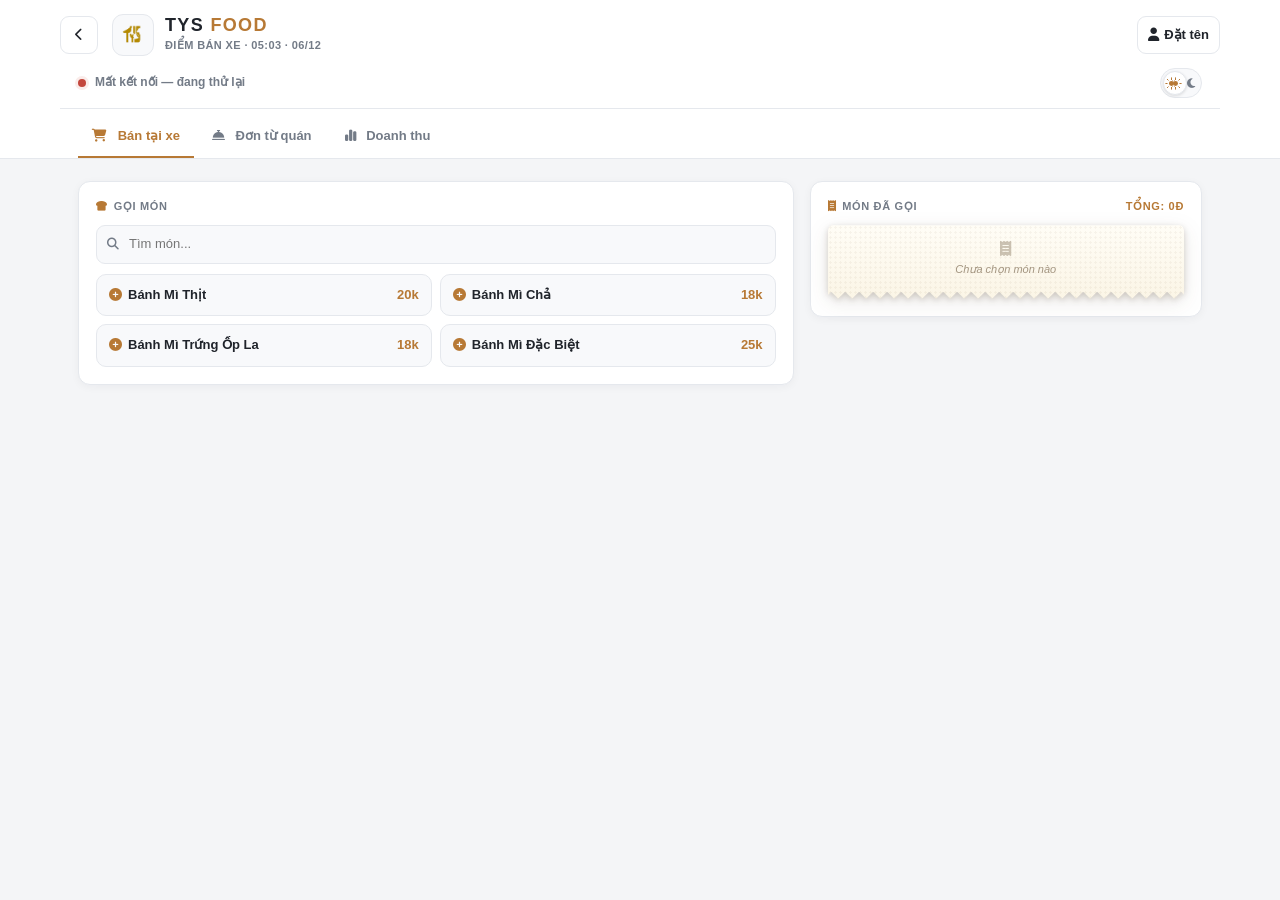
==== commit cd0ab422: "Update banhmi.html" ====
--- a/banhmi.html
+++ b/banhmi.html
@@ -215,6 +215,78 @@
   *, *::before, *::after { scroll-behavior: auto !important; transition-duration: .01ms !important; animation-duration: .01ms !important; }
 }
 
+#gbar { position: fixed; left: 0; right: 0; bottom: 0; z-index: 40; display: none; padding: 10px 12px calc(10px + env(safe-area-inset-bottom)); background: #b91c1c; color: #fff; font-size: 13px; font-weight: 700; box-shadow: 0 -6px 24px rgba(0,0,0,.2); }
+#gbar .in { max-width: 1160px; margin: 0 auto; display: flex; align-items: center; gap: 10px; flex-wrap: wrap; }
+#gbar .msg { flex: 1; min-width: 200px; }
+#gbar button { padding: 9px 14px; border-radius: 8px; border: 0; background: #fff; color: #b91c1c; font-weight: 750; font-size: 12px; }
+#gbar button.g { background: transparent; color: #fff; border: 1px solid rgba(255,255,255,.6); }
+.sec { display: flex; align-items: center; justify-content: space-between; margin-bottom: 10px; font-size: 11px; font-weight: 750; text-transform: uppercase; letter-spacing: .06em; color: var(--muted); }
+.sec i { color: var(--accent); margin-right: 6px; }
+.srch { position: relative; margin-bottom: 10px; }
+.srch i { position: absolute; left: 11px; top: 50%; transform: translateY(-50%); color: var(--muted); font-size: 12px; }
+.srch input, .fld input { width: 100%; padding: 9px 12px 9px 32px; border: 1px solid var(--line); border-radius: 9px; background: var(--surface-2); color: var(--text); font: inherit; font-size: 13px; outline: none; }
+.fld { margin-top: 12px; } .fld input { padding-left: 12px; }
+.fld label { display: block; margin-bottom: 4px; font-size: 10px; font-weight: 750; text-transform: uppercase; letter-spacing: .06em; color: var(--muted); }
+.srch input:focus, .fld input:focus { border-color: var(--accent); }
+.menu-grid { display: grid; grid-template-columns: repeat(2, minmax(0, 1fr)); gap: 8px; }
+.mi { position: relative; display: flex; align-items: center; justify-content: space-between; gap: 6px; padding: 11px 12px; border-radius: 10px; border: 1px solid var(--line); background: var(--surface-2); font-weight: 650; font-size: 13px; text-align: left; transition: border-color .15s, background .15s; }
+.mi:hover { border-color: var(--accent); background: var(--accent-soft); }
+.mi:active { transform: translateY(1px); }
+.mi .nm { min-width: 0; overflow: hidden; text-overflow: ellipsis; white-space: nowrap; }
+.mi .nm i { color: var(--accent); margin-right: 6px; }
+.mi .pr { color: var(--accent); font-weight: 800; flex-shrink: 0; }
+.mi .qty { top: -7px; right: -7px; }
+.payrow { display: grid; grid-template-columns: 1fr 1fr; gap: 8px; margin-top: 12px; }
+.paybtn { padding: 10px 8px; border-radius: 9px; border: 1px solid var(--line); background: var(--surface); font-size: 12px; font-weight: 700; color: var(--muted); }
+.paybtn.on { border-color: var(--accent); background: var(--accent-soft); color: var(--accent); }
+/* ===== Tờ bill "Món đã gọi" (giống trang order nước) ===== */
+.bill-shadow { position: relative; filter: drop-shadow(0 2px 3px rgba(60,40,15,.20)) drop-shadow(0 6px 10px rgba(60,40,15,.10)); }
+html[data-theme="dark"] .bill-shadow { filter: drop-shadow(0 0 0.6px rgba(225,182,110,.55)) drop-shadow(0 3px 6px rgba(0,0,0,.55)) drop-shadow(0 10px 18px rgba(201,148,74,.10)); }
+.bill-wrap { --bill-tooth: 14px; padding-bottom: calc(var(--bill-tooth) / 2); border-radius: 5px 5px 0 0;
+  background: radial-gradient(rgba(120,90,50,.055) 1px, transparent 1.4px) 0 0 / 5px 5px, linear-gradient(180deg, #fffdf6 0%, #fbf5e6 100%);
+  -webkit-mask: conic-gradient(from -45deg at bottom, #0000, #000 1deg 89deg, #0000 90deg) 50% / var(--bill-tooth) 100%; mask: conic-gradient(from -45deg at bottom, #0000, #000 1deg 89deg, #0000 90deg) 50% / var(--bill-tooth) 100%; }
+html[data-theme="dark"] .bill-wrap { background: radial-gradient(rgba(230,196,140,.05) 1px, transparent 1.4px) 0 0 / 5px 5px, linear-gradient(180deg, rgba(255,226,170,.07) 0, rgba(255,226,170,0) 26px), linear-gradient(180deg, #3a2d20 0%, #2c2218 100%); }
+.bill-scroll { min-height: 64px; max-height: 280px; overflow-y: auto; overscroll-behavior: contain; padding: 0 12px; color: #2b2118; font-size: 12px; scrollbar-width: thin; scrollbar-color: #d6c9ae transparent; }
+html[data-theme="dark"] .bill-scroll { color: #f1e6d2; scrollbar-color: #6b5538 transparent; }
+.bill-head { display: flex; align-items: center; justify-content: space-between; gap: 8px; padding: 9px 0 6px; font-size: 9.5px; font-weight: 800; letter-spacing: .14em; text-transform: uppercase; color: #8a7a62; border-bottom: 1.5px dashed rgba(90,65,35,.30); }
+.bill-head b { color: #5b3f1c; font-weight: 800; }
+html[data-theme="dark"] .bill-head { color: #a8977a; border-bottom-color: rgba(230,196,140,.28); }
+html[data-theme="dark"] .bill-head b { color: #E1B66E; }
+.bill-row { display: flex; align-items: center; gap: 2px; padding: 5px 0 1px; }
+.bill-line { flex: 1; min-width: 0; display: flex; align-items: baseline; }
+.bill-name { min-width: 0; max-width: 68%; overflow: hidden; text-overflow: ellipsis; white-space: nowrap; font-weight: 600; color: #2b2118; }
+html[data-theme="dark"] .bill-name { color: #f4ead7; }
+.bill-leader { flex: 1; min-width: 14px; margin: 0 6px; border-bottom: 2px dotted rgba(90,65,35,.38); position: relative; top: -3px; }
+html[data-theme="dark"] .bill-leader { border-bottom-color: rgba(230,196,140,.34); }
+.bill-price { flex-shrink: 0; font-weight: 800; color: #7a4a14; font-variant-numeric: tabular-nums; }
+html[data-theme="dark"] .bill-price { color: #E1B66E; }
+.bill-btn { flex-shrink: 0; width: 28px; height: 28px; border-radius: 6px; border: 0; padding: 0; background: transparent; display: inline-flex; align-items: center; justify-content: center; font-size: 12px; color: #a89a82; transition: color .15s, background-color .15s; }
+.bill-btn:hover { background: rgba(120,90,50,.10); color: #4f4a41; }
+.bill-btn.bill-btn-on { color: #b9803d; }
+.bill-btn.bill-btn-x:hover { color: #b23a22; background: rgba(178,58,34,.10); }
+html[data-theme="dark"] .bill-btn { color: #8f7e63; }
+html[data-theme="dark"] .bill-btn:hover { background: rgba(230,196,140,.12); color: #f1e6d2; }
+html[data-theme="dark"] .bill-btn.bill-btn-on { color: #E1B66E; }
+html[data-theme="dark"] .bill-btn.bill-btn-x:hover { color: #ff9b83; background: rgba(217,119,87,.16); }
+.bill-note { display: block; width: calc(100% - 8px); margin: 0 0 1px 8px; padding: 0 0 0 7px; background: none; border: 0; border-left: 2px solid rgba(185,128,61,.45); font: inherit; font-size: 10.5px; line-height: 1.25; font-style: italic; color: #8a5a1f; text-align: left; white-space: nowrap; overflow: hidden; text-overflow: ellipsis; }
+html[data-theme="dark"] .bill-note { color: #d9a95c; border-left-color: rgba(225,182,110,.5); }
+.bill-note-input { display: block; width: calc(100% - 8px); margin: 2px 0 3px 8px; padding: 3px 2px; background: transparent; border: 0; border-bottom: 1.5px dashed #b9803d; border-radius: 0; font: inherit; font-size: 11.5px; font-style: italic; color: #2b2118; outline: none; }
+.bill-note-input:focus { border-bottom-style: solid; background: rgba(201,148,74,.08); }
+.bill-note-input::placeholder { color: #b3a58c; }
+html[data-theme="dark"] .bill-note-input { color: #f4ead7; border-bottom-color: #C9944A; }
+html[data-theme="dark"] .bill-note-input::placeholder { color: #7f6f56; }
+.bill-empty { text-align: center; padding: 16px 0 14px; color: #a39580; }
+.bill-empty i { display: block; font-size: 15px; margin-bottom: 5px; opacity: .55; }
+.bill-empty span { font-size: 11px; font-style: italic; }
+html[data-theme="dark"] .bill-empty { color: #8f7e63; }
+.bill-total { position: sticky; bottom: 0; z-index: 2; margin-top: 6px; padding: 7px 0 9px; display: flex; align-items: baseline; justify-content: space-between; gap: 10px; background: linear-gradient(180deg, #fbf6e8, #fbf5e6); border-top: 3px double rgba(90,65,35,.45); }
+html[data-theme="dark"] .bill-total { background: linear-gradient(180deg, #2f241a, #2c2218); border-top-color: rgba(225,182,110,.55); }
+.bill-total-label { font-size: 10.5px; font-weight: 800; letter-spacing: .12em; text-transform: uppercase; color: #5b3f1c; }
+.bill-total-label small { font-weight: 600; letter-spacing: .02em; text-transform: none; color: #9a8a70; margin-left: 4px; }
+html[data-theme="dark"] .bill-total-label { color: #E1B66E; }
+html[data-theme="dark"] .bill-total-label small { color: #a8977a; }
+.bill-total-val { font-size: 19px; font-weight: 800; line-height: 1; color: #1a1510; font-variant-numeric: tabular-nums; }
+html[data-theme="dark"] .bill-total-val { color: #ffe9b8; text-shadow: 0 0 12px rgba(225,182,110,.35); }
 </style>
 <script>(function(){var t=null;try{t=localStorage.getItem('tysTheme');}catch(e){}document.documentElement.setAttribute('data-theme',t||(matchMedia('(prefers-color-scheme: dark)').matches?'dark':'light'));})();</script>
 </head>
@@ -303,8 +375,10 @@
     var esc = function (s) { return String(s == null ? '' : s).replace(/[&<>"]/g, function (c) { return { '&': '&amp;', '<': '&lt;', '>': '&gt;', '"': '&quot;' }[c]; }); };
     var dev = (function () { try { var d = localStorage.getItem(SK + '_dev'); if (!d) { d = Math.random().toString(36).slice(2, 9); localStorage.setItem(SK + '_dev', d); } return d; } catch (e) { return 'x'; } })();
     var S; try { S = JSON.parse(localStorage.getItem(SK) || 'null'); } catch (e) {}
-    S = S || {}; S.ledger = S.ledger || []; S.orders = S.orders || []; S.cart = S.cart || {}; S.tab = S.tab || 'sell'; S.seenMv = S.seenMv || {};
-    var pay = 'cash', who = '';
+    S = S || {}; S.ledger = S.ledger || []; S.orders = S.orders || []; S.cart = S.cart || [];
+    if (!Array.isArray(S.cart)) { var oc = S.cart, na = []; Object.keys(oc).forEach(function (k) { for (var q = 0; q < oc[k]; q++) na.push({ n: k, p: 0, note: '' }); }); S.cart = na; }
+    S.cartNote = S.cartNote || ''; S.tab = S.tab || 'sell'; S.seenMv = S.seenMv || {};
+    var pay = 'cash', who = '', editIdx = null, searchQ = '';
     try { who = localStorage.getItem(SK + '_who') || ''; } catch (e) {}
     function save() { var lim = Date.now() - 60 * 864e5; S.ledger = S.ledger.filter(function (x) { return x.at > lim; }).slice(-3000); S.orders = S.orders.slice(-300); try { localStorage.setItem(SK, JSON.stringify(S)); } catch (e) {} }
     function price(n) { var m = XE_MENU.filter(function (x) { return x.name === n; })[0]; return m ? m.price : 0; }
@@ -313,6 +387,107 @@
     function hm(t) { var d = new Date(t); return ('0' + d.getHours()).slice(-2) + ':' + ('0' + d.getMinutes()).slice(-2); }
     function beep() { try { var c = new (window.AudioContext || window.webkitAudioContext)(), o = c.createOscillator(), g = c.createGain(); o.connect(g); g.connect(c.destination); o.frequency.value = 880; g.gain.value = .15; o.start(); o.stop(c.currentTime + .25); if (navigator.vibrate) navigator.vibrate([120, 60, 120]); } catch (e) {} }
     function banner(txt, ok) { var b = $('ban'); b.innerHTML = '<div class="' + (ok ? 'ok' : '') + '">' + esc(txt) + '</div>'; b.style.display = 'block'; clearTimeout(banner.t); banner.t = setTimeout(function () { b.style.display = 'none'; }, 9000); }
+
+    /* ---------- THÔNG BÁO TELEGRAM CHO THU NGÂN (giống các món nước ở index.html) ----------
+       Gửi qua Worker /notify (Worker tự nhân bản sang 2 nhóm, nhóm phụ kêu chuông trên máy POS, tin có nút bấm cho thu ngân).
+       Có hộp thư đi: mất mạng / tắt app mở lại vẫn gửi bù; lỗi thì thử lại 3s, 8s, 20s, 45s, rồi mỗi 60s.
+       Chuông ntfy trên máy POS: topic POS_BELL_TOPIC (phải trùng NTFY_TOPIC trong index.html).
+       XE_ACK_TABLE: PHẢI là null. Worker và index.html chỉ hiểu số bàn thật (1..TOTAL_TABLES); gắn chữ như 'XE' sẽ lỗi "không có số bàn" khi thu ngân bấm nút. */
+    var POS_BELL_TOPIC = 'tys-pos-order-k7q3m9x2d8f4', BELL_MSG = 'Có order mới', XE_ACK_TABLE = null, bellAt = 0;
+    var GUARD = { retry: [3000, 8000, 20000, 45000, 60000], timeout: 12000, maxAge: 30 * 60000, pruneAge: 3 * 3600000, maxInflight: 4 };
+    var OB_KEY = SK + '_outbox', flying = {};
+    var outbox = (function () {
+        try { var a = JSON.parse(localStorage.getItem(OB_KEY) || '[]'), now = Date.now(); return (Array.isArray(a) ? a : []).filter(function (j) { return j && j.id && now - j.at < GUARD.pruneAge; }); } catch (e) { return []; }
+    })();
+    function obSave() { try { localStorage.setItem(OB_KEY, JSON.stringify(outbox.slice(-30))); } catch (e) {} }
+    function ntfyBell() {
+        try {
+            if (Date.now() - bellAt < 4000) return; bellAt = Date.now();
+            var send = function () { return fetch(NTFY + encodeURIComponent(POS_BELL_TOPIC), { method: 'POST', body: BELL_MSG, headers: { Priority: 'high' }, keepalive: true }); };
+            send().catch(function () { setTimeout(function () { send().catch(function () {}); }, 3000); });
+        } catch (e) {}
+    }
+    function jobState(j) { if (j.ok) return 'sent'; if (j.fails > 0 || j.dead || Date.now() - j.at > 8000) return 'unsent'; return 'sending'; }
+    function attempt(job) {
+        flying[job.id] = true; job.tries++;
+        var age = Date.now() - job.at;
+        var message = age > 60000 ? '⏱ GỬI TRỄ ' + Math.round(age / 60000) + ' phút (đơn lúc ' + hm(job.at) + ')\n' + job.msg : job.msg;
+        var ctl = (typeof AbortController !== 'undefined') ? new AbortController() : null;
+        var timer = setTimeout(function () { try { if (ctl) ctl.abort(); } catch (e) {} }, GUARD.timeout), pr;
+        try {
+            pr = fetch(NOTIFY_WORKER_URL.replace(/\/+$/, '') + '/notify', {
+                method: 'POST', keepalive: true, signal: ctl ? ctl.signal : undefined, headers: { 'Content-Type': 'text/plain' },
+                body: JSON.stringify({ key: NOTIFY_KEY, title: job.title, message: message, priority: job.pr, id: job.id, at: job.at, table: job.table || null, sync: !!job.sync })
+            });
+        } catch (e) { pr = Promise.reject(e); }
+        pr.then(function (r) { if (!r.ok) throw new Error('HTTP ' + r.status); job.ok = true; job.sentAt = Date.now(); })
+            .catch(function () {
+                job.fails++;
+                var w = GUARD.retry[Math.min(job.tries - 1, GUARD.retry.length - 1)];
+                job.nx = Date.now() + w;
+                setTimeout(function () { try { pump(); } catch (e) {} }, w + 30);
+            })
+            .then(function () { clearTimeout(timer); delete flying[job.id]; pump(); });
+    }
+    function pump() {
+        var now = Date.now(), n = Object.keys(flying).length, q = [];
+        outbox.forEach(function (j) {
+            if (j.ok || j.dead || flying[j.id]) return;
+            if (now - j.at > GUARD.maxAge) { j.dead = true; return; }
+            if (now < (j.nx || 0)) return;
+            q.push(j);
+        });
+        q.sort(function (a, b) { return (b.pr || 4) - (a.pr || 4) || a.at - b.at; });
+        for (var i = 0; i < q.length && n < GUARD.maxInflight; i++, n++) attempt(q[i]);
+        outbox = outbox.filter(function (j) { return !j.ok && !(j.dead && j.silenced); });
+        obSave(); paintWarn();
+    }
+    function retryNow() { outbox.forEach(function (j) { if (!j.ok) { j.dead = false; j.nx = 0; j.at = Math.max(j.at, Date.now() - GUARD.maxAge + 120000); } }); pump(); }
+    function silenceAll() { outbox.forEach(function (j) { if (!j.ok) j.silenced = true; }); pump(); }
+    function paintWarn() {
+        var bad = outbox.filter(function (j) { return !j.silenced && !j.sync && jobState(j) === 'unsent'; }), bar = $('gbar');
+        if (!bar) { bar = document.createElement('div'); bar.id = 'gbar'; document.body.appendChild(bar); }
+        if (!bad.length) { bar.style.display = 'none'; return; }
+        var labels = []; bad.forEach(function (j) { if (labels.indexOf(j.label) < 0) labels.push(j.label); });
+        bar.innerHTML = '<div class="in"><div class="msg">📤 CHƯA GỬI ĐƯỢC cho thu ngân: ' + esc(labels.slice(0, 3).join(', ')) + (labels.length > 3 ? ' +' + (labels.length - 3) : '') + ' — đang thử lại. Hãy báo miệng!</div>' +
+            '<button type="button" data-resend>Gửi lại ngay</button><button type="button" class="g" data-silence>Đã báo miệng</button></div>';
+        bar.style.display = 'block';
+    }
+    /* Gửi 1 thông báo tới thu ngân. opts: id, label, table (gắn nút bấm), sync, noStaff */
+    function sendNotice(title, parts, priority, opts) {
+        opts = opts || {};
+        if (who && !opts.noStaff) parts = parts.concat(['👤 Nhân viên xe: ' + who]);
+        var job = { id: opts.id || ('j' + Date.now().toString(36) + Math.random().toString(36).slice(2, 6)), title: title, msg: parts.join('\n'), pr: priority || 4,
+            at: Date.now(), table: opts.table || null, sync: !!opts.sync, label: opts.label || String(title).slice(0, 28), ok: false, tries: 0, fails: 0, nx: 0 };
+        outbox.push(job); obSave(); pump();
+        return job.id;
+    }
+    function groupLines(ls) { return ls.map(function (l) { return l.q + ' × ' + l.n + (l.note ? ' — 📝 ' + l.note : ''); }); }
+    /* Khách mua tại xe -> báo thu ngân ngay (tin + nút bấm + chuông máy POS) */
+    function notifySale(x) {
+        try {
+            var n = 0; x.lines.forEach(function (l) { n += l.q; });
+            sendNotice('🥖 XE · BÁN MỚI · ' + n + ' món' + (x.pay === 'bank' ? ' · CHUYỂN KHOẢN' : ' · TIỀN MẶT'), groupLines(x.lines).concat([
+                '━━━━━━━━━━━━'].concat(x.note ? ['📝 ' + x.note] : [], ['🧾 ' + n + ' món · ' + money(x.total),
+                x.pay === 'bank' ? '🏦 Chuyển khoản — kiểm tra tiền vào tài khoản' : '💵 Tiền mặt — xe giữ, nộp khi chốt xe',
+                '🕒 ' + hm(x.at)
+            ])), 4, { id: 'n' + x.id, label: 'Bán xe', table: XE_ACK_TABLE });
+            ntfyBell();
+        } catch (e) {}
+    }
+    function notifyUndo(x) {
+        try {
+            if (!x) return;
+            sendNotice('↩️ XE · HỦY ĐƠN VỪA THU · ' + money(x.total), ['❌ Hủy đơn đã báo lúc ' + hm(x.at) + ':'].concat(groupLines(x.lines), ['━━━━━━━━━━━━', '🧾 ' + money(x.total) + (x.pay === 'bank' ? ' · chuyển khoản' : ' · tiền mặt'), '🕒 ' + hm(Date.now())]),
+                5, { id: 'u' + x.id + Date.now().toString(36), label: 'Hủy đơn xe', table: XE_ACK_TABLE });
+        } catch (e) {}
+    }
+    (function () {
+        function wake() { retryNow(); }
+        document.addEventListener('visibilitychange', function () { if (document.visibilityState === 'visible') wake(); });
+        window.addEventListener('pageshow', wake); window.addEventListener('online', wake); window.addEventListener('load', wake);
+        setInterval(function () { pump(); }, 3000);
+    })();
 
     /* ---------- Sáng / Tối (dùng chung khóa tysTheme với index.html) ---------- */
     function themeSync() { $('themeToggleBtn').setAttribute('aria-checked', document.documentElement.getAttribute('data-theme') === 'dark' ? 'true' : 'false'); }
@@ -367,20 +542,40 @@
     function render() {
         $('tabs').innerHTML = TABS.map(function (t) { return '<button class="chip' + (S.tab === t[0] ? ' on' : '') + '" data-tab="' + t[0] + '"><i class="fa-solid ' + t[1] + '"></i> ' + t[2] + (t[0] === 'orders' && cnt() ? '<b>' + cnt() + '</b>' : '') + '</button>'; }).join('');
         $('body').innerHTML = S.tab === 'sell' ? vSell() : S.tab === 'orders' ? vOrders() : vRev();
-    }
-    function cartTotal() { var t = 0; Object.keys(S.cart).forEach(function (n) { t += price(n) * S.cart[n]; }); return t; }
+        if (S.tab === 'sell') { filterMenu(); var ni = $('itemNoteInput'); if (ni && S.cart[editIdx]) { ni.value = S.cart[editIdx].note || ''; ni.focus(); } }
+    }
+    function cartTotal() { var t = 0; S.cart.forEach(function (i) { t += (i.p != null && i.p > 0 ? i.p : price(i.n)); }); return t; }
+    function fold(x) { return String(x).toLowerCase().normalize('NFD').replace(/[\u0300-\u036f]/g, '').replace(/đ/g, 'd'); }
+    function filterMenu() { var q = fold(searchQ.trim()), bs = document.querySelectorAll('.mi'); for (var k = 0; k < bs.length; k++) bs[k].style.display = (!q || bs[k].dataset.q.indexOf(q) > -1) ? '' : 'none'; }
     function vSell() {
-        var h = '<div class="sell-layout"><div class="grid">' + XE_MENU.map(function (m) {
-            var q = S.cart[m.name] || 0;
-            return '<button class="item" data-add="' + esc(m.name) + '"><div class="ic"><i class="fa-solid fa-bread-slice"></i></div><b>' + esc(m.name) + '</b><span>' + money(m.price) + '</span>' + (q ? '<i class="qty" style="font-style:normal">' + q + '</i>' : '') + '</button>';
-        }).join('') + '</div>';
-        var ks = Object.keys(S.cart).filter(function (k) { return S.cart[k] > 0; });
-        h += '<div class="card">';
-        if (!ks.length) h += '<div class="mut" style="text-align:center">Chạm món để thêm vào đơn</div>';
+        var cnt = {}; S.cart.forEach(function (i) { cnt[i.n] = (cnt[i.n] || 0) + 1; });
+        var n = S.cart.length, t = cartTotal();
+        var h = '<div class="sell-layout"><div><div class="card"><div class="sec"><span><i class="fa-solid fa-bread-slice"></i>Gọi món</span></div>' +
+            '<div class="srch"><i class="fa-solid fa-magnifying-glass"></i><input id="menuSearch" type="text" placeholder="Tìm món..." autocomplete="off" value="' + esc(searchQ) + '"></div>' +
+            '<div class="menu-grid">' + XE_MENU.map(function (m) {
+                var q = cnt[m.name] || 0;
+                return '<button type="button" class="mi" data-add="' + esc(m.name) + '" data-q="' + esc(fold(m.name)) + '"><span class="nm"><i class="fa-solid fa-circle-plus"></i>' + esc(m.name) + '</span><span class="pr">' + m.price + 'k</span>' + (q ? '<i class="qty" style="font-style:normal">' + q + '</i>' : '') + '</button>';
+            }).join('') + '</div></div></div>';
+        h += '<div class="card"><div class="sec"><span><i class="fa-solid fa-receipt"></i>Món đã gọi</span><b style="color:var(--accent)">Tổng: ' + money(t) + '</b></div>' +
+            '<div class="bill-shadow"><div class="bill-wrap"><div class="bill-scroll">';
+        if (!n) h += '<div class="bill-empty"><i class="fa-solid fa-receipt"></i><span>Chưa chọn món nào</span></div>';
         else {
-            h += ks.map(function (k) { return '<div class="row" style="padding:.2rem 0"><span class="grow" style="font-weight:700;font-size:.88rem">' + esc(k) + '</span><button class="ibtn" data-dec="' + esc(k) + '"><i class="fa-solid fa-minus"></i></button><b style="width:1.5rem;text-align:center">' + S.cart[k] + '</b><button class="ibtn" data-add="' + esc(k) + '"><i class="fa-solid fa-plus"></i></button></div>'; }).join('');
-            h += '<div class="tabs"><button class="chip' + (pay === 'cash' ? ' on' : '') + '" data-pay="cash">Tiền mặt</button><button class="chip' + (pay === 'bank' ? ' on' : '') + '" data-pay="bank">Chuyển khoản</button></div>' +
-                '<button class="btn ok" data-pay="go">THU TIỀN ' + money(cartTotal()) + '</button><button class="btn ghost" data-clear>Xóa đơn</button>';
+            h += '<div class="bill-head"><b>Xe bánh mì</b><span>' + n + ' món</span></div>';
+            S.cart.forEach(function (it, i) {
+                var on = !!it.note, ed = editIdx === i, pr = it.p > 0 ? it.p : price(it.n);
+                h += '<div class="bill-row"><div class="bill-line"><span class="bill-name">' + esc(it.n) + '</span><span class="bill-leader"></span><span class="bill-price">' + pr + 'k</span></div>' +
+                    '<button type="button" class="bill-btn' + (on ? ' bill-btn-on' : '') + '" data-note="' + i + '" aria-label="Ghi chú món" title="Ghi chú món"><i class="' + (on ? 'fa-solid' : 'fa-regular') + ' fa-comment-dots"></i></button>' +
+                    '<button type="button" class="bill-btn bill-btn-x" data-rm="' + i + '" aria-label="Xóa món" title="Xóa món"><i class="fa-solid fa-xmark"></i></button></div>' +
+                    (ed ? '<input type="text" id="itemNoteInput" maxlength="60" placeholder="Ghi chú món (VD: không rau, thêm ớt)" class="bill-note-input">'
+                        : (on ? '<button type="button" class="bill-note" data-note="' + i + '">↳ ' + esc(it.note) + '</button>' : ''));
+            });
+            h += '<div class="bill-total"><span class="bill-total-label">Tổng cộng<small>' + n + ' món</small></span><span class="bill-total-val">' + t + 'k</span></div>';
+        }
+        h += '</div></div></div>';
+        if (n) {
+            h += '<div class="fld"><label>Ghi chú đơn</label><input type="text" id="cartNoteInput" maxlength="80" placeholder="Ghi chú" value="' + esc(S.cartNote) + '"></div>' +
+                '<div class="payrow"><button type="button" class="paybtn' + (pay === 'cash' ? ' on' : '') + '" data-pay="cash">💵 Tiền mặt</button><button type="button" class="paybtn' + (pay === 'bank' ? ' on' : '') + '" data-pay="bank">📱 Chuyển khoản</button></div>' +
+                '<button class="btn ok" data-pay="go">THU TIỀN ' + money(t) + '</button><button class="btn ghost" data-clear>Xóa đơn</button>';
         }
         h += '</div></div>';
         if (S.ledger.length) { var l = S.ledger[S.ledger.length - 1]; h += '<button class="btn ghost" data-undo><i class="fa-solid fa-rotate-left"></i> Hoàn tác đơn vừa thu (' + hm(l.at) + ' · ' + money(l.total) + ')</button>'; }
@@ -416,33 +611,43 @@
             '<button class="btn gold" data-report><i class="fa-solid fa-paper-plane"></i> Gửi báo cáo chốt xe cho thu ngân</button>';
     }
     function report() {
-        var s = stats(), msg = ['🥖 Bán tại xe: ' + money(s.sum) + ' (' + s.n + ' đơn)', '💵 Tiền mặt cần nộp: ' + money(s.cash), '🏦 Chuyển khoản: ' + money(s.bank), '🪑 Bánh mì qua bàn (đã tính trong bill quán): ' + s.oq + ' cái · ' + money(s.ov), '🕒 ' + hm(Date.now()) + (who ? ' · 👤 ' + who : '')].join('\n');
-        fetch(NOTIFY_WORKER_URL.replace(/\/+$/, '') + '/notify', { method: 'POST', headers: { 'Content-Type': 'text/plain' }, keepalive: true,
-            body: JSON.stringify({ key: NOTIFY_KEY, title: '🥖 CHỐT XE BÁNH MÌ', message: msg, priority: 3, id: 'xe' + Date.now().toString(36), at: Date.now(), table: null, sync: false }) })
-            .then(function (r) { if (!r.ok) throw 0; banner('Đã gửi báo cáo cho thu ngân', true); })
-            .catch(function () { banner('Chưa gửi được — chụp màn hình gửi thu ngân'); });
+        var s = stats(), msg = ['🥖 Bán tại xe: ' + money(s.sum) + ' (' + s.n + ' đơn)', '💵 Tiền mặt cần nộp: ' + money(s.cash), '🏦 Chuyển khoản: ' + money(s.bank), '🪑 Bánh mì qua bàn (đã tính trong bill quán): ' + s.oq + ' cái · ' + money(s.ov), '🕒 ' + hm(Date.now()) + (who ? ' · 👤 ' + who : '')];
+        sendNotice('🥖 CHỐT XE BÁNH MÌ', msg, 3, { label: 'Chốt xe', noStaff: true });
+        banner('Đang gửi báo cáo cho thu ngân…', true);
     }
     document.body.addEventListener('click', function (e) {
         var b = e.target.closest('button'); if (!b) return;
         var d = b.dataset;
         if (d.tab) S.tab = d.tab;
-        else if (d.add) S.cart[d.add] = (S.cart[d.add] || 0) + 1;
-        else if (d.dec) { S.cart[d.dec] = Math.max(0, (S.cart[d.dec] || 0) - 1); if (!S.cart[d.dec]) delete S.cart[d.dec]; }
-        else if (d.clear !== undefined) S.cart = {};
+        else if (d.add) { S.cart.push({ n: d.add, p: price(d.add), note: '' }); }
+        else if (d.rm !== undefined) { S.cart.splice(+d.rm, 1); editIdx = null; }
+        else if (d.note !== undefined) { editIdx = (editIdx === +d.note) ? null : +d.note; }
+                else if (d.clear !== undefined) { S.cart = []; S.cartNote = ''; editIdx = null; }
         else if (d.pay === 'cash' || d.pay === 'bank') pay = d.pay;
         else if (d.pay === 'go') {
-            var ls = Object.keys(S.cart).map(function (k) { return { n: k, q: S.cart[k], p: price(k) }; }), tot = cartTotal();
+            var gm = {}, ls = []; S.cart.forEach(function (it) { var k = it.n + '|' + (it.note || ''); if (!gm[k]) { gm[k] = { n: it.n, q: 0, p: (it.p > 0 ? it.p : price(it.n)), note: it.note || '' }; ls.push(gm[k]); } gm[k].q++; });
+            var tot = cartTotal();
             if (!ls.length) return;
-            S.ledger.push({ id: 'x' + Date.now().toString(36), at: Date.now(), lines: ls, total: tot, pay: pay, by: who });
-            S.cart = {}; banner('Đã thu ' + money(tot) + (pay === 'bank' ? ' (chuyển khoản)' : ''), true); pay = 'cash';
+            S.ledger.push({ id: 'x' + Date.now().toString(36), at: Date.now(), lines: ls, total: tot, pay: pay, by: who, note: S.cartNote || '' });
+            notifySale(S.ledger[S.ledger.length - 1]); S.cart = []; S.cartNote = ''; editIdx = null; banner('Đã thu ' + money(tot) + (pay === 'bank' ? ' (chuyển khoản)' : ''), true); pay = 'cash';
         }
-        else if (d.undo !== undefined) { if (confirm('Hoàn tác đơn vừa thu?')) S.ledger.pop(); else return; }
+        else if (d.undo !== undefined) { if (confirm('Hoàn tác đơn vừa thu?')) notifyUndo(S.ledger.pop()); else return; }
         else if (d.st) { var p = d.st.split('|'), o = S.orders.filter(function (x) { return x.id === p[0]; })[0]; if (o) { o.st = p[1]; if (p[1] === 'done') pub(TOPIC_OUT, { t: o.t, by: o.by || '', id: o.id, dev: dev, at: Date.now() }); } }
+        else if (d.resend !== undefined) { retryNow(); return; }
+        else if (d.silence !== undefined) { silenceAll(); return; }
         else if (d.report !== undefined) { report(); return; }
         else return;
         save(); render();
     });
-    themeSync(); paintWho(); render();
+    document.body.addEventListener('input', function (e) {
+        var t = e.target;
+        if (t.id === 'itemNoteInput') { var it = S.cart[editIdx]; if (it) { it.note = t.value.slice(0, 60); save(); } }
+        else if (t.id === 'cartNoteInput') { S.cartNote = t.value.slice(0, 80); save(); }
+        else if (t.id === 'menuSearch') { searchQ = t.value; filterMenu(); }
+    });
+    document.body.addEventListener('keydown', function (e) { if (e.target.id === 'itemNoteInput' && (e.key === 'Enter' || e.key === 'Escape')) { e.preventDefault(); editIdx = null; render(); } });
+    document.body.addEventListener('focusout', function (e) { if (e.target.id === 'itemNoteInput') { var i0 = editIdx; setTimeout(function () { if (editIdx === i0 && i0 != null) { editIdx = null; render(); } }, 200); } });
+    themeSync(); paintWho(); render(); pump();
     (function clk() { var d = new Date(); $('clk').textContent = ('0' + d.getHours()).slice(-2) + ':' + ('0' + d.getMinutes()).slice(-2) + ' · ' + ('0' + d.getDate()).slice(-2) + '/' + ('0' + (d.getMonth() + 1)).slice(-2); setTimeout(clk, 20000); })();
     if (!who) setTimeout(askWho, 400);
 })();
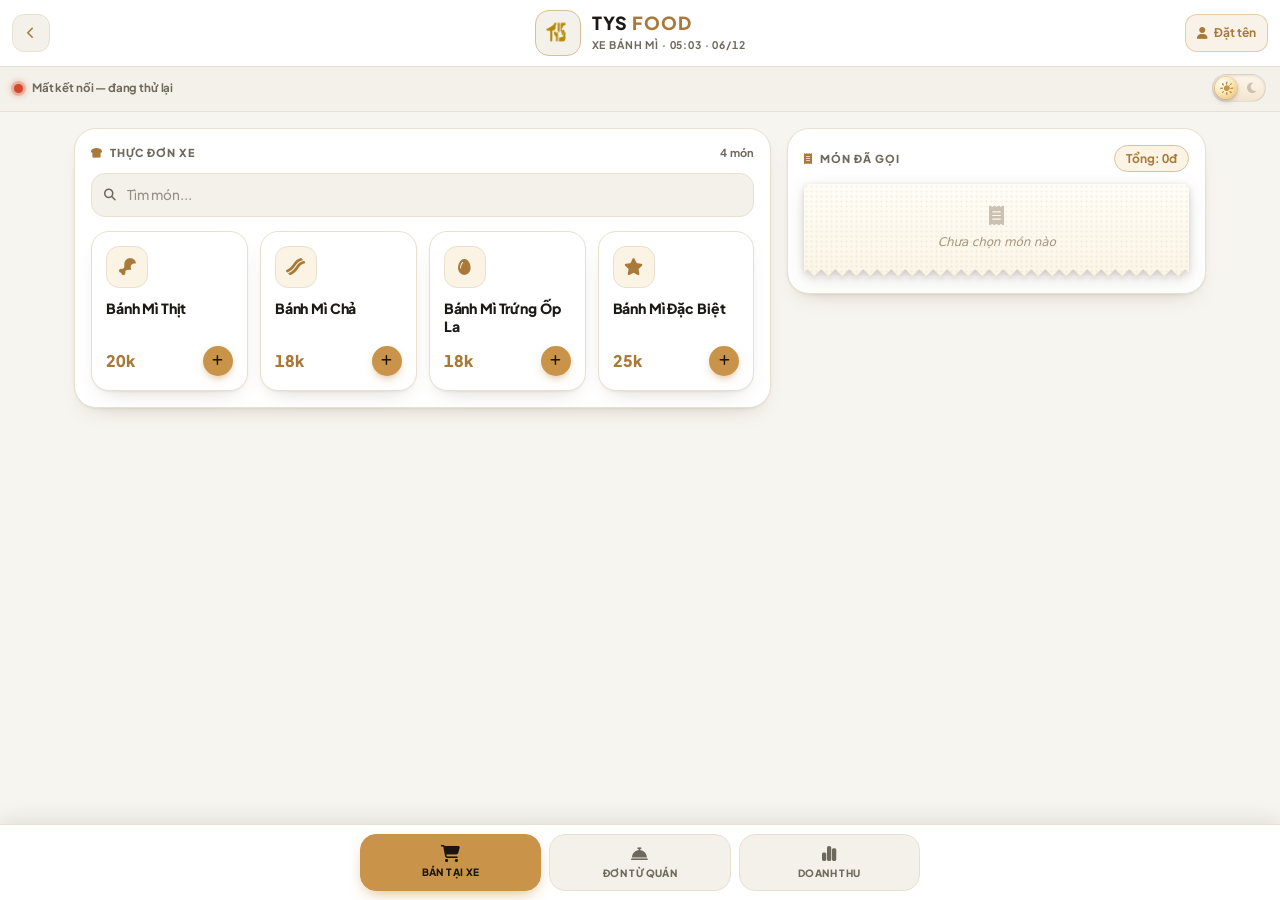
==== commit dfd4df21: "Update banhmi.html" ====
--- a/banhmi.html
+++ b/banhmi.html
@@ -4,7 +4,7 @@
 <meta charset="UTF-8">
 <meta name="viewport" content="width=device-width, initial-scale=1.0, maximum-scale=1.0, user-scalable=no, viewport-fit=cover">
 <title>TYS FOOD - XE BÁNH MÌ</title>
-<meta name="theme-color" content="#ffffff">
+<meta name="theme-color" content="#f7f5f0">
 <meta name="mobile-web-app-capable" content="yes">
 <meta name="apple-mobile-web-app-capable" content="yes">
 <meta name="apple-mobile-web-app-title" content="TYS FOOD">
@@ -12,247 +12,145 @@
 <link rel="stylesheet" href="https://cdnjs.cloudflare.com/ajax/libs/font-awesome/6.4.0/css/all.min.css">
 <link href="https://fonts.googleapis.com/css2?family=Plus+Jakarta+Sans:wght@400;500;600;700;800&display=swap" rel="stylesheet">
 <style>
-
+/* =====================================================================
+   TYS FOOD · XE BÁNH MÌ — cùng ngôn ngữ thiết kế với index.html
+   Đồng nâu #C9944A · nền be ấm · thẻ bo tròn · tờ bill răng cưa · nhãn đèn báo · Warm Night Café (tối)
+   ===================================================================== */
 :root {
   color-scheme: light;
-  --bg: #f4f5f7;
-  --surface: #ffffff;
-  --surface-2: #f8f9fb;
-  --text: #20242b;
-  --muted: #737b87;
-  --line: #e5e8ed;
-  --accent: #b77935;
-  --accent-soft: #f7eee3;
-  --success: #247a50;
-  --success-soft: #e8f4ed;
-  --danger: #c3473d;
-  --danger-soft: #faecea;
-  --ink: #ffffff;
-  --shadow: 0 2px 8px rgba(22, 30, 42, .045);
+  --bg: #f7f5f0; --surface: #ffffff; --surface-2: #f4f1ea; --surface-3: #ebe6da;
+  --text: #1c1a17; --muted: #6e685d; --line: #e8e1d2;
+  --gold: #C9944A; --gold-d: #a9793a; --gold-l: #E1B66E; --gold-soft: #fbf3e4; --on-gold: #1a1510;
+  --sage: #3f7a2e; --sage-soft: #e9f5df; --sage-line: #bfdaae;
+  --brick: #d2492c; --brick-d: #a83420; --brick-soft: #fbeae5; --brick-line: #f0b8a8;
+  --shadow: 0 1px 2px rgba(26,21,16,.05), 0 10px 22px -14px rgba(107,79,53,.38);
+  --nav-h: 78px;
 }
 html[data-theme="dark"] {
   color-scheme: dark;
-  --bg: #15181d;
-  --surface: #20242b;
-  --surface-2: #292e36;
-  --text: #f0f2f5;
-  --muted: #a0a8b4;
-  --line: #353c46;
-  --accent: #d29a5c;
-  --accent-soft: #3a3025;
-  --success: #65bd8c;
-  --success-soft: #20392d;
-  --danger: #ed8178;
-  --danger-soft: #422b2b;
-  --ink: #17191d;
-  --shadow: 0 2px 10px rgba(0,0,0,.16);
+  --bg: #0C0B09; --surface: #17130e; --surface-2: #120f0b; --surface-3: #241c14;
+  --text: #F2EDE4; --muted: #A79880; --line: rgba(230,196,140,.14);
+  --gold: #C9944A; --gold-d: #E1B66E; --gold-l: #E1B66E; --gold-soft: #1E170D; --on-gold: #0C0B09;
+  --sage: #8DBB6F; --sage-soft: #10160D; --sage-line: #4C7236;
+  --brick: #E2724C; --brick-d: #F0C4AC; --brick-soft: #1C110B; --brick-line: #402A20;
+  --shadow: 0 12px 26px -14px rgba(0,0,0,.65), 0 0 0 1px rgba(230,196,140,.05);
 }
 * { box-sizing: border-box; -webkit-tap-highlight-color: transparent; }
-html, body { min-height: 100%; height: 100%; margin: 0; }
+html, body { height: 100%; margin: 0; }
+html { background: var(--bg); }
 body {
-  background: var(--bg);
-  color: var(--text);
-  font-family: Inter, -apple-system, BlinkMacSystemFont, "Segoe UI", sans-serif;
+  background: var(--bg); color: var(--text);
+  font-family: 'Plus Jakarta Sans', system-ui, -apple-system, 'Segoe UI', sans-serif;
+  font-size: 15px; line-height: 1.45; letter-spacing: -.01em;
   display: flex; flex-direction: column; overflow: hidden;
-  font-size: 15px; line-height: 1.45;
-  -webkit-font-smoothing: antialiased;
+  -webkit-font-smoothing: antialiased; user-select: none; -webkit-user-select: none; touch-action: manipulation;
+  transition: background-color .4s ease, color .4s ease;
 }
+input { user-select: text; -webkit-user-select: text; }
 button { font: inherit; color: inherit; cursor: pointer; }
-button:focus-visible { outline: 3px solid color-mix(in srgb, var(--accent) 45%, transparent); outline-offset: 2px; }
-.hd {
-  flex-shrink: 0; position: relative; z-index: 5;
-  background: var(--surface); border-bottom: 1px solid var(--line);
+button:focus-visible, input:focus-visible { outline: 3px solid color-mix(in srgb, var(--gold) 55%, transparent); outline-offset: 2px; }
+::-webkit-scrollbar { width: 5px; height: 5px; }
+::-webkit-scrollbar-thumb { background: #c9bfae; border-radius: 4px; }
+html[data-theme="dark"] ::-webkit-scrollbar-thumb { background: #3a2f21; }
+
+/* ---------- Masthead ---------- */
+.hd { flex-shrink: 0; position: relative; z-index: 5; background: var(--surface); border-bottom: 1px solid var(--line); }
+html[data-theme="dark"] .hd { box-shadow: 0 1px 0 rgba(230,196,140,.055), 0 16px 34px -22px rgba(0,0,0,.65); }
+.mast { position: relative; display: flex; align-items: center; justify-content: center; padding: calc(8px + env(safe-area-inset-top)) 12px 8px; min-height: 66px; }
+.mast .back, .mast .whoBtn { position: absolute; top: 50%; transform: translateY(calc(-50% + env(safe-area-inset-top) / 2)); }
+.mast .back { left: 12px; }
+.mast .whoBtn { right: 12px; max-width: 32%; overflow: hidden; text-overflow: ellipsis; white-space: nowrap; }
+.ibtn {
+  min-width: 38px; height: 38px; padding: 0 11px; border-radius: 12px; flex-shrink: 0;
+  background: var(--surface-2); border: 1px solid var(--line); color: var(--gold-d);
+  font-size: 12px; font-weight: 700; transition: transform .12s, background .2s;
 }
-.mast {
-  position: relative; display: flex; align-items: center; justify-content: flex-start;
-  gap: 14px; padding: calc(14px + env(safe-area-inset-top)) max(18px, calc((100vw - 1160px)/2)) 12px;
-  border: 0; background: var(--surface);
-}
-.mast .back { position: static; order: 0; }
+.ibtn:active { transform: scale(.92); }
+.whoBtn { background: color-mix(in srgb, var(--gold) 12%, transparent); border-color: color-mix(in srgb, var(--gold) 40%, transparent); }
+.mast .back:active, .mast .whoBtn:active { transform: translateY(calc(-50% + env(safe-area-inset-top) / 2)) scale(.92); }
 .brand { display: flex; align-items: center; gap: 11px; }
 .logo {
-  width: 42px; height: 42px; border-radius: 11px; border: 1px solid var(--line);
-  background: var(--surface-2); display: flex; align-items: center; justify-content: center;
-  overflow: hidden; flex-shrink: 0; box-shadow: none;
+  width: 46px; height: 46px; border-radius: 14px; padding: 5px; flex-shrink: 0; overflow: hidden;
+  background: var(--surface-2); border: 1px solid color-mix(in srgb, var(--gold) 45%, var(--line));
+  display: flex; align-items: center; justify-content: center;
 }
-.logo img { width: 100%; height: 100%; object-fit: contain; padding: 5px; }
-.logo .fb { display: none; font-size: 18px; color: var(--accent); }
+html[data-theme="dark"] .logo { box-shadow: 0 0 0 1px rgba(230,196,140,.28), 0 0 18px 3px rgba(201,148,74,.32), 0 0 46px 12px rgba(201,148,74,.12); }
+.logo img { width: 100%; height: 100%; object-fit: contain; border-radius: 8px; }
+.logo .fb { display: none; font-size: 19px; color: var(--gold-d); }
 .logo.nolog img { display: none; } .logo.nolog .fb { display: block; }
-.bn { font-weight: 800; font-size: 18px; letter-spacing: .075em; line-height: 1.05; }
-.bn em { font-style: normal; color: var(--accent); }
-.bs { margin-top: 4px; font-size: 11px; font-weight: 600; letter-spacing: .035em; color: var(--muted); }
-.mast .whoBtn { position: static; margin-left: auto; max-width: 34%; overflow: hidden; text-overflow: ellipsis; white-space: nowrap; }
-.tools {
-  display: flex; align-items: center; gap: 9px; max-width: 1160px;
-  margin: 0 auto; width: 100%; padding: 0 18px 10px;
-}
-.st { font-size: 12px; font-weight: 600; color: var(--muted); }
-.row { display: flex; align-items: center; gap: 9px; }
+.bn { font-weight: 800; font-size: 18px; letter-spacing: .06em; line-height: 1; }
+.bn em { font-style: normal; color: var(--gold-d); }
+.bs { margin-top: 5px; font-size: 10.5px; font-weight: 700; letter-spacing: .08em; color: var(--muted); font-variant-numeric: tabular-nums; text-transform: uppercase; }
+.tools { display: flex; align-items: center; gap: 9px; padding: 7px 14px 9px; border-top: 1px solid var(--line); background: var(--surface-2); }
+.st { font-size: 11.5px; font-weight: 700; color: var(--muted); }
 .grow { flex: 1; min-width: 0; }
-.ttl { font-weight: 750; font-size: 16px; letter-spacing: -.02em; }
-.mut { color: var(--muted); font-size: 12px; }
-.ibtn {
-  min-width: 38px; height: 38px; padding: 0 10px; border-radius: 9px;
-  border: 1px solid var(--line); background: var(--surface); font-size: 13px;
-  font-weight: 650; flex-shrink: 0; transition: background .15s, border-color .15s;
-}
-.ibtn:hover { background: var(--surface-2); border-color: #cbd1da; }
-.ibtn:active, .btn:active, .item:active, .chip:active { transform: translateY(1px); }
-.dot { width: 8px; height: 8px; border-radius: 50%; background: #a2a9b3; flex-shrink: 0; }
-.dot.ok { background: var(--success); box-shadow: 0 0 0 3px var(--success-soft); }
-.dot.bad { background: var(--danger); box-shadow: 0 0 0 3px var(--danger-soft); }
-.tabs {
-  display: flex; gap: 4px; max-width: 1160px; margin: 0 auto;
-  padding: 0 18px; border-top: 1px solid var(--line);
-}
-.hd .tabs { padding-top: 7px; }
-.chip {
-  position: relative; flex: 0 0 auto; min-width: 116px; text-align: center;
-  padding: 11px 14px 10px; border-radius: 0; border: 0;
-  border-bottom: 2px solid transparent; background: transparent;
-  color: var(--muted); font-size: 13px; font-weight: 650;
-}
-.chip:hover { color: var(--text); background: var(--surface-2); }
-.chip.on { color: var(--accent); background: transparent; border-bottom-color: var(--accent); }
-.hd .chip i { display: inline-block; font-size: 13px; margin: 0 7px 0 0; }
-.hd .chip b {
-  position: absolute; top: 5px; right: 7px; margin: 0; padding: 1px 5px;
-  border-radius: 20px; background: var(--danger); color: white; font-size: 10px;
-}
-.chip b { margin-left: 5px; padding: 1px 6px; border-radius: 20px; background: var(--danger); color: #fff; font-size: 10px; }
-#body {
-  flex: 1; overflow-y: auto; overscroll-behavior: contain;
-  width: 100%; max-width: 1160px; margin: 0 auto;
-  padding: 22px 18px calc(28px + env(safe-area-inset-bottom));
-}
-.grid { display: grid; grid-template-columns: repeat(4, minmax(0, 1fr)); gap: 12px; }
-.card {
-  background: var(--surface); border: 1px solid var(--line); border-radius: 12px;
-  padding: 17px; margin-bottom: 12px; box-shadow: var(--shadow);
-}
-.card.hot { border: 1px solid color-mix(in srgb, var(--accent) 58%, var(--line)); border-left: 3px solid var(--accent); }
-.item {
-  position: relative; text-align: left; background: var(--surface); color: var(--text);
-  border: 1px solid var(--line); border-radius: 11px; padding: 15px;
-  min-height: 126px; box-shadow: none; transition: border-color .15s, background .15s;
-}
-.item:hover { border-color: var(--accent); background: var(--surface-2); }
-.ic {
-  width: 34px; height: 34px; border-radius: 9px; margin-bottom: 13px;
-  display: flex; align-items: center; justify-content: center;
-  background: var(--accent-soft); color: var(--accent); font-size: 15px;
-}
-.item b { display: block; font-size: 14px; font-weight: 700; line-height: 1.35; }
-.item span { display: block; margin-top: 6px; color: var(--accent); font-size: 13px; font-weight: 750; }
-.qty {
-  position: absolute; top: 10px; right: 10px; min-width: 23px; height: 23px;
-  padding: 0 6px; border-radius: 7px; background: var(--text); color: var(--surface);
-  font-size: 12px; font-weight: 750; display: flex; align-items: center; justify-content: center;
-}
-.sell-layout { display: grid; grid-template-columns: minmax(0, 1.55fr) minmax(300px, .85fr); gap: 16px; align-items: start; }
-.sell-layout > .grid { align-content: start; }
-.sell-layout > .card { margin: 0; position: sticky; top: 0; }
-.btn {
-  width: 100%; margin-top: 10px; padding: 12px 15px; border: 1px solid transparent;
-  border-radius: 9px; font-weight: 700; font-size: 13px; min-height: 43px;
-  transition: filter .15s, transform .15s;
-}
-.btn:hover { filter: brightness(.97); }
-.btn.gold { background: var(--accent); color: #fff; }
-.btn.ok { background: var(--success); color: #fff; }
-.btn.ghost { background: var(--surface); border: 1px solid var(--line); color: var(--muted); font-weight: 650; font-size: 12px; padding: 9px 12px; }
-.lab { font-size: 10px; font-weight: 750; text-transform: uppercase; letter-spacing: .075em; color: var(--muted); }
-.big { font-size: 29px; line-height: 1.15; font-weight: 800; letter-spacing: -.04em; margin-top: 7px; }
-.sp { display: flex; justify-content: space-between; gap: 12px; padding: 9px 0; font-size: 13px; border-bottom: 1px solid var(--line); }
-.sp:last-child { border-bottom: 0; }
-.bad { color: var(--danger); }
-.empty {
-  text-align: center; color: var(--muted); font-size: 13px; line-height: 1.7;
-  margin: 32px auto; max-width: 360px; padding: 28px 18px;
-  background: var(--surface); border: 1px dashed var(--line); border-radius: 12px;
-}
-#ban { position: fixed; top: 0; left: 0; right: 0; z-index: 50; padding: calc(12px + env(safe-area-inset-top)) 12px 0; display: none; }
-#ban div {
-  max-width: 440px; margin: 0 auto; padding: 13px 16px; border-radius: 10px;
-  font-weight: 700; font-size: 13px; box-shadow: 0 8px 28px rgba(0,0,0,.18);
-  background: var(--text); color: var(--surface);
-}
-#ban div.ok { background: var(--success); color: #fff; }
-.theme-toggle-btn { position: relative; flex-shrink: 0; width: 42px; height: 30px; padding: 0; border: 1px solid var(--line); border-radius: 20px; background: var(--surface-2); cursor: pointer; }
-.theme-toggle-track { position: relative; width: 100%; height: 100%; display: flex; align-items: center; justify-content: space-around; }
-.theme-toggle-track .track-icon { display: flex; align-items: center; justify-content: center; width: 14px; height: 14px; position: relative; z-index: 1; font-size: 11px; color: var(--muted); }
-.theme-toggle-track .track-icon.icon-sun { color: var(--accent); }
-.theme-toggle-track .track-icon.icon-sun svg { width: 13px; height: 13px; }
-.theme-toggle-thumb {
-  position: absolute; top: 2px; left: 2px; width: 24px; height: 24px;
-  border-radius: 50%; background: var(--surface); border: 1px solid var(--line);
-  box-shadow: 0 1px 3px rgba(0,0,0,.12); display: flex; align-items: center; justify-content: center;
-  transform: translateX(0); transition: transform .2s ease;
-}
-html[data-theme="dark"] .theme-toggle-thumb { transform: translateX(12px); }
-.theme-toggle-thumb .thumb-sun, .theme-toggle-thumb .thumb-moon { display: none; align-items: center; justify-content: center; width: 14px; height: 14px; font-size: 11px; }
-html:not([data-theme="dark"]) .theme-toggle-thumb .thumb-sun { display: flex; color: var(--accent); }
-html[data-theme="dark"] .theme-toggle-thumb .thumb-moon { display: flex; color: var(--accent); }
-.theme-toggle-thumb .thumb-sun svg { width: 13px; height: 13px; }
-@media (max-width: 760px) {
-  .mast { padding-left: 12px; padding-right: 12px; }
-  .tools { padding-left: 14px; padding-right: 14px; }
-  .tabs { padding-left: 12px; padding-right: 12px; }
-  #body { padding: 15px 12px calc(22px + env(safe-area-inset-bottom)); }
-  .grid { grid-template-columns: repeat(2, minmax(0, 1fr)); gap: 9px; }
-  .sell-layout { grid-template-columns: 1fr; gap: 12px; }
-  .sell-layout > .card { position: static; }
-  .item { min-height: 116px; padding: 12px; }
-  .card { padding: 14px; }
-}
-@media (max-width: 380px) {
-  .bn { font-size: 16px; }
-  .logo { width: 38px; height: 38px; }
-  .chip { min-width: 0; flex: 1; padding-left: 6px; padding-right: 6px; font-size: 11px; }
-  .hd .chip i { margin-right: 4px; }
-}
-@media (prefers-reduced-motion: reduce) {
-  *, *::before, *::after { scroll-behavior: auto !important; transition-duration: .01ms !important; animation-duration: .01ms !important; }
-}
-
-#gbar { position: fixed; left: 0; right: 0; bottom: 0; z-index: 40; display: none; padding: 10px 12px calc(10px + env(safe-area-inset-bottom)); background: #b91c1c; color: #fff; font-size: 13px; font-weight: 700; box-shadow: 0 -6px 24px rgba(0,0,0,.2); }
-#gbar .in { max-width: 1160px; margin: 0 auto; display: flex; align-items: center; gap: 10px; flex-wrap: wrap; }
-#gbar .msg { flex: 1; min-width: 200px; }
-#gbar button { padding: 9px 14px; border-radius: 8px; border: 0; background: #fff; color: #b91c1c; font-weight: 750; font-size: 12px; }
-#gbar button.g { background: transparent; color: #fff; border: 1px solid rgba(255,255,255,.6); }
-.sec { display: flex; align-items: center; justify-content: space-between; margin-bottom: 10px; font-size: 11px; font-weight: 750; text-transform: uppercase; letter-spacing: .06em; color: var(--muted); }
-.sec i { color: var(--accent); margin-right: 6px; }
-.srch { position: relative; margin-bottom: 10px; }
-.srch i { position: absolute; left: 11px; top: 50%; transform: translateY(-50%); color: var(--muted); font-size: 12px; }
-.srch input, .fld input { width: 100%; padding: 9px 12px 9px 32px; border: 1px solid var(--line); border-radius: 9px; background: var(--surface-2); color: var(--text); font: inherit; font-size: 13px; outline: none; }
-.fld { margin-top: 12px; } .fld input { padding-left: 12px; }
-.fld label { display: block; margin-bottom: 4px; font-size: 10px; font-weight: 750; text-transform: uppercase; letter-spacing: .06em; color: var(--muted); }
-.srch input:focus, .fld input:focus { border-color: var(--accent); }
-.menu-grid { display: grid; grid-template-columns: repeat(2, minmax(0, 1fr)); gap: 8px; }
-.mi { position: relative; display: flex; align-items: center; justify-content: space-between; gap: 6px; padding: 11px 12px; border-radius: 10px; border: 1px solid var(--line); background: var(--surface-2); font-weight: 650; font-size: 13px; text-align: left; transition: border-color .15s, background .15s; }
-.mi:hover { border-color: var(--accent); background: var(--accent-soft); }
-.mi:active { transform: translateY(1px); }
-.mi .nm { min-width: 0; overflow: hidden; text-overflow: ellipsis; white-space: nowrap; }
-.mi .nm i { color: var(--accent); margin-right: 6px; }
-.mi .pr { color: var(--accent); font-weight: 800; flex-shrink: 0; }
-.mi .qty { top: -7px; right: -7px; }
-.payrow { display: grid; grid-template-columns: 1fr 1fr; gap: 8px; margin-top: 12px; }
-.paybtn { padding: 10px 8px; border-radius: 9px; border: 1px solid var(--line); background: var(--surface); font-size: 12px; font-weight: 700; color: var(--muted); }
-.paybtn.on { border-color: var(--accent); background: var(--accent-soft); color: var(--accent); }
-/* ===== Tờ bill "Món đã gọi" (giống trang order nước) ===== */
+.dot { width: 9px; height: 9px; border-radius: 50%; background: #a2a9b3; flex-shrink: 0; }
+.dot.ok { background: #5fbf6e; box-shadow: 0 0 0 3px rgba(95,191,110,.22), 0 0 8px #5fbf6e; animation: lampBreath 2.4s ease-in-out infinite; }
+.dot.bad { background: var(--brick); box-shadow: 0 0 0 3px rgba(210,73,44,.22), 0 0 8px var(--brick); animation: lampBreath 1s ease-in-out infinite; }
+@keyframes lampBreath { 0%,100% { opacity: 1; } 50% { opacity: .5; } }
+
+/* Công tắc sáng/tối (giống index) */
+.theme-toggle-btn { position: relative; flex-shrink: 0; width: 54px; height: 28px; padding: 0; border: 0; background: none; }
+.theme-toggle-track { position: relative; width: 100%; height: 100%; border-radius: 999px; display: flex; align-items: center; justify-content: space-between; padding: 0 7px;
+  background: linear-gradient(180deg, #fdf6ea 0%, #f3e6cf 100%); border: 1px solid rgba(26,21,16,.10); box-shadow: inset 0 1px 3px rgba(26,21,16,.10); transition: background .4s, border-color .4s; }
+.track-icon { display: flex; align-items: center; justify-content: center; width: 14px; height: 14px; z-index: 1; }
+.icon-sun { color: #C9944A; } .icon-sun svg { width: 14px; height: 14px; }
+.icon-moon { color: #b9afa0; font-size: 12px; opacity: .7; }
+.theme-toggle-thumb { position: absolute; top: 2px; left: 2px; width: 22px; height: 22px; border-radius: 50%;
+  background: radial-gradient(circle at 32% 28%, #fffdf7 0%, #ffe9b8 45%, #E1B66E 100%); box-shadow: 0 2px 5px rgba(26,21,16,.25), 0 0 0 1px rgba(225,182,110,.4);
+  display: flex; align-items: center; justify-content: center; transition: transform .35s cubic-bezier(.34,1.4,.64,1), background .4s; }
+.thumb-sun { display: flex; width: 13px; height: 13px; color: #a9793a; } .thumb-sun svg { width: 13px; height: 13px; }
+.thumb-moon { display: none; font-size: 11px; color: #E1B66E; }
+html[data-theme="dark"] .theme-toggle-track { background: linear-gradient(180deg, #241c14 0%, #15110c 100%); border-color: rgba(230,196,140,.16); box-shadow: inset 0 1px 3px rgba(0,0,0,.5), 0 0 12px 1px rgba(201,148,74,.14); }
+html[data-theme="dark"] .icon-sun { color: #6e685d; opacity: .55; } html[data-theme="dark"] .icon-moon { color: #E1B66E; opacity: 1; }
+html[data-theme="dark"] .theme-toggle-thumb { transform: translateX(26px); background: radial-gradient(circle at 32% 28%, #3a2e20 0%, #241c14 100%); box-shadow: 0 2px 6px rgba(0,0,0,.5), 0 0 0 1px rgba(230,196,140,.25), 0 0 10px 1px rgba(201,148,74,.35); }
+html[data-theme="dark"] .thumb-sun { display: none; } html[data-theme="dark"] .thumb-moon { display: flex; }
+
+/* ---------- Khung nội dung ---------- */
+#body { flex: 1; overflow-y: auto; overscroll-behavior: contain; width: 100%; max-width: 1160px; margin: 0 auto; padding: 16px 14px calc(var(--nav-h) + 34px + env(safe-area-inset-bottom)); }
+.panel { background: var(--surface); border: 1px solid var(--line); border-radius: 22px; padding: 16px; box-shadow: var(--shadow); }
+.sec { display: flex; align-items: center; justify-content: space-between; gap: 8px; margin-bottom: 12px; font-size: 11px; font-weight: 800; text-transform: uppercase; letter-spacing: .09em; color: var(--muted); }
+.sec i { color: var(--gold-d); margin-right: 7px; }
+.sec em { font-style: normal; font-weight: 700; letter-spacing: .02em; text-transform: none; color: var(--muted); }
+.sec .tot { padding: 4px 11px; border-radius: 999px; background: var(--gold-soft); border: 1px solid color-mix(in srgb, var(--gold) 40%, var(--line)); color: var(--gold-d); letter-spacing: 0; text-transform: none; font-size: 12px; font-variant-numeric: tabular-nums; }
+.sell-layout { display: grid; grid-template-columns: minmax(0, 1.5fr) minmax(310px, .9fr); gap: 16px; align-items: start; }
+.sell-layout > aside { position: sticky; top: 0; }
+
+/* Ô tìm món */
+.srch { position: relative; margin-bottom: 14px; }
+.srch i { position: absolute; left: 13px; top: 50%; transform: translateY(-50%); color: var(--muted); font-size: 12px; }
+.srch input { width: 100%; padding: 11px 14px 11px 35px; border: 1px solid var(--line); border-radius: 14px; background: var(--surface-2); color: var(--text); font: inherit; font-size: 13.5px; font-weight: 600; outline: none; transition: border-color .18s, box-shadow .18s; }
+.srch input::placeholder { color: var(--muted); font-weight: 500; opacity: .7; }
+.srch input:focus { border-color: var(--gold); box-shadow: 0 0 0 3px color-mix(in srgb, var(--gold) 18%, transparent); }
+
+/* Thẻ món */
+.menu-grid { display: grid; grid-template-columns: repeat(auto-fill, minmax(150px, 1fr)); gap: 12px; }
+.dish { position: relative; display: flex; flex-direction: column; align-items: flex-start; gap: 11px; padding: 14px; min-height: 132px; text-align: left; background: var(--surface); border: 1px solid var(--line); border-radius: 18px; box-shadow: var(--shadow); transition: transform .15s cubic-bezier(.4,0,.2,1), border-color .15s, box-shadow .2s; }
+.dish:hover { border-color: color-mix(in srgb, var(--gold) 60%, var(--line)); }
+.dish:active { transform: scale(.95); }
+.dish.has { border-color: var(--gold); box-shadow: 0 0 0 2px color-mix(in srgb, var(--gold) 32%, transparent), var(--shadow); }
+html[data-theme="dark"] .dish.has { box-shadow: 0 0 0 1px rgba(225,182,110,.5), 0 0 18px 2px rgba(201,148,74,.28); }
+.dish-ic { width: 42px; height: 42px; border-radius: 13px; display: flex; align-items: center; justify-content: center; font-size: 17px; background: var(--gold-soft); color: var(--gold-d); border: 1px solid var(--line); }
+.dish-nm { font-weight: 800; font-size: 14px; line-height: 1.3; letter-spacing: -.01em; }
+.dish-ft { margin-top: auto; width: 100%; display: flex; align-items: center; justify-content: space-between; }
+.dish-pr { font-weight: 800; font-size: 16px; color: var(--gold-d); font-variant-numeric: tabular-nums; }
+.dish-plus { width: 30px; height: 30px; border-radius: 50%; background: var(--gold); color: var(--on-gold); display: flex; align-items: center; justify-content: center; font-size: 12px; box-shadow: 0 4px 10px -3px color-mix(in srgb, var(--gold) 70%, transparent); }
+.dish-q { position: absolute; top: -8px; right: -6px; min-width: 25px; height: 25px; padding: 0 7px; border-radius: 999px; background: #2a1f14; color: #f6e7c8; border: 2px solid var(--bg); font-size: 12px; font-weight: 800; display: flex; align-items: center; justify-content: center; font-style: normal; }
+
+/* ---------- Tờ bill ---------- */
 .bill-shadow { position: relative; filter: drop-shadow(0 2px 3px rgba(60,40,15,.20)) drop-shadow(0 6px 10px rgba(60,40,15,.10)); }
-html[data-theme="dark"] .bill-shadow { filter: drop-shadow(0 0 0.6px rgba(225,182,110,.55)) drop-shadow(0 3px 6px rgba(0,0,0,.55)) drop-shadow(0 10px 18px rgba(201,148,74,.10)); }
+html[data-theme="dark"] .bill-shadow { filter: drop-shadow(0 0 .6px rgba(225,182,110,.55)) drop-shadow(0 3px 6px rgba(0,0,0,.55)) drop-shadow(0 10px 18px rgba(201,148,74,.10)); }
 .bill-wrap { --bill-tooth: 14px; padding-bottom: calc(var(--bill-tooth) / 2); border-radius: 5px 5px 0 0;
   background: radial-gradient(rgba(120,90,50,.055) 1px, transparent 1.4px) 0 0 / 5px 5px, linear-gradient(180deg, #fffdf6 0%, #fbf5e6 100%);
   -webkit-mask: conic-gradient(from -45deg at bottom, #0000, #000 1deg 89deg, #0000 90deg) 50% / var(--bill-tooth) 100%; mask: conic-gradient(from -45deg at bottom, #0000, #000 1deg 89deg, #0000 90deg) 50% / var(--bill-tooth) 100%; }
 html[data-theme="dark"] .bill-wrap { background: radial-gradient(rgba(230,196,140,.05) 1px, transparent 1.4px) 0 0 / 5px 5px, linear-gradient(180deg, rgba(255,226,170,.07) 0, rgba(255,226,170,0) 26px), linear-gradient(180deg, #3a2d20 0%, #2c2218 100%); }
-.bill-scroll { min-height: 64px; max-height: 280px; overflow-y: auto; overscroll-behavior: contain; padding: 0 12px; color: #2b2118; font-size: 12px; scrollbar-width: thin; scrollbar-color: #d6c9ae transparent; }
+.bill-scroll { min-height: 70px; max-height: 300px; overflow-y: auto; overscroll-behavior: contain; padding: 0 14px; color: #2b2118; font-size: 13px; scrollbar-width: thin; scrollbar-color: #d6c9ae transparent; }
 html[data-theme="dark"] .bill-scroll { color: #f1e6d2; scrollbar-color: #6b5538 transparent; }
-.bill-head { display: flex; align-items: center; justify-content: space-between; gap: 8px; padding: 9px 0 6px; font-size: 9.5px; font-weight: 800; letter-spacing: .14em; text-transform: uppercase; color: #8a7a62; border-bottom: 1.5px dashed rgba(90,65,35,.30); }
+.bill-head { display: flex; align-items: center; justify-content: space-between; gap: 8px; padding: 11px 0 7px; font-size: 10px; font-weight: 800; letter-spacing: .14em; text-transform: uppercase; color: #8a7a62; border-bottom: 1.5px dashed rgba(90,65,35,.30); }
 .bill-head b { color: #5b3f1c; font-weight: 800; }
 html[data-theme="dark"] .bill-head { color: #a8977a; border-bottom-color: rgba(230,196,140,.28); }
 html[data-theme="dark"] .bill-head b { color: #E1B66E; }
-.bill-row { display: flex; align-items: center; gap: 2px; padding: 5px 0 1px; }
+.bill-row { display: flex; align-items: center; gap: 2px; padding: 6px 0 1px; }
 .bill-line { flex: 1; min-width: 0; display: flex; align-items: baseline; }
 .bill-name { min-width: 0; max-width: 68%; overflow: hidden; text-overflow: ellipsis; white-space: nowrap; font-weight: 600; color: #2b2118; }
 html[data-theme="dark"] .bill-name { color: #f4ead7; }
@@ -260,7 +158,7 @@
 html[data-theme="dark"] .bill-leader { border-bottom-color: rgba(230,196,140,.34); }
 .bill-price { flex-shrink: 0; font-weight: 800; color: #7a4a14; font-variant-numeric: tabular-nums; }
 html[data-theme="dark"] .bill-price { color: #E1B66E; }
-.bill-btn { flex-shrink: 0; width: 28px; height: 28px; border-radius: 6px; border: 0; padding: 0; background: transparent; display: inline-flex; align-items: center; justify-content: center; font-size: 12px; color: #a89a82; transition: color .15s, background-color .15s; }
+.bill-btn { flex-shrink: 0; width: 30px; height: 30px; border-radius: 8px; border: 0; padding: 0; background: transparent; display: inline-flex; align-items: center; justify-content: center; font-size: 12px; color: #a89a82; transition: color .15s, background-color .15s; }
 .bill-btn:hover { background: rgba(120,90,50,.10); color: #4f4a41; }
 .bill-btn.bill-btn-on { color: #b9803d; }
 .bill-btn.bill-btn-x:hover { color: #b23a22; background: rgba(178,58,34,.10); }
@@ -268,25 +166,175 @@
 html[data-theme="dark"] .bill-btn:hover { background: rgba(230,196,140,.12); color: #f1e6d2; }
 html[data-theme="dark"] .bill-btn.bill-btn-on { color: #E1B66E; }
 html[data-theme="dark"] .bill-btn.bill-btn-x:hover { color: #ff9b83; background: rgba(217,119,87,.16); }
-.bill-note { display: block; width: calc(100% - 8px); margin: 0 0 1px 8px; padding: 0 0 0 7px; background: none; border: 0; border-left: 2px solid rgba(185,128,61,.45); font: inherit; font-size: 10.5px; line-height: 1.25; font-style: italic; color: #8a5a1f; text-align: left; white-space: nowrap; overflow: hidden; text-overflow: ellipsis; }
+.bill-note { display: block; width: calc(100% - 8px); margin: 0 0 1px 8px; padding: 0 0 0 7px; background: none; border: 0; border-left: 2px solid rgba(185,128,61,.45); font: inherit; font-size: 11px; line-height: 1.25; font-style: italic; color: #8a5a1f; text-align: left; white-space: nowrap; overflow: hidden; text-overflow: ellipsis; }
 html[data-theme="dark"] .bill-note { color: #d9a95c; border-left-color: rgba(225,182,110,.5); }
-.bill-note-input { display: block; width: calc(100% - 8px); margin: 2px 0 3px 8px; padding: 3px 2px; background: transparent; border: 0; border-bottom: 1.5px dashed #b9803d; border-radius: 0; font: inherit; font-size: 11.5px; font-style: italic; color: #2b2118; outline: none; }
+.bill-note-input { display: block; width: calc(100% - 8px); margin: 2px 0 4px 8px; padding: 4px 2px; background: transparent; border: 0; border-bottom: 1.5px dashed #b9803d; border-radius: 0; font: inherit; font-size: 12px; font-style: italic; color: #2b2118; outline: none; }
 .bill-note-input:focus { border-bottom-style: solid; background: rgba(201,148,74,.08); }
 .bill-note-input::placeholder { color: #b3a58c; }
 html[data-theme="dark"] .bill-note-input { color: #f4ead7; border-bottom-color: #C9944A; }
 html[data-theme="dark"] .bill-note-input::placeholder { color: #7f6f56; }
-.bill-empty { text-align: center; padding: 16px 0 14px; color: #a39580; }
-.bill-empty i { display: block; font-size: 15px; margin-bottom: 5px; opacity: .55; }
-.bill-empty span { font-size: 11px; font-style: italic; }
+.bill-empty { text-align: center; padding: 22px 0 18px; color: #a39580; }
+.bill-empty i { display: block; font-size: 20px; margin-bottom: 6px; opacity: .55; }
+.bill-empty span { font-size: 12px; font-style: italic; }
 html[data-theme="dark"] .bill-empty { color: #8f7e63; }
-.bill-total { position: sticky; bottom: 0; z-index: 2; margin-top: 6px; padding: 7px 0 9px; display: flex; align-items: baseline; justify-content: space-between; gap: 10px; background: linear-gradient(180deg, #fbf6e8, #fbf5e6); border-top: 3px double rgba(90,65,35,.45); }
+.bill-total { position: sticky; bottom: 0; z-index: 2; margin-top: 6px; padding: 8px 0 10px; display: flex; align-items: baseline; justify-content: space-between; gap: 10px; background: linear-gradient(180deg, #fbf6e8, #fbf5e6); border-top: 3px double rgba(90,65,35,.45); }
 html[data-theme="dark"] .bill-total { background: linear-gradient(180deg, #2f241a, #2c2218); border-top-color: rgba(225,182,110,.55); }
-.bill-total-label { font-size: 10.5px; font-weight: 800; letter-spacing: .12em; text-transform: uppercase; color: #5b3f1c; }
+.bill-total-label { font-size: 11px; font-weight: 800; letter-spacing: .12em; text-transform: uppercase; color: #5b3f1c; }
 .bill-total-label small { font-weight: 600; letter-spacing: .02em; text-transform: none; color: #9a8a70; margin-left: 4px; }
-html[data-theme="dark"] .bill-total-label { color: #E1B66E; }
-html[data-theme="dark"] .bill-total-label small { color: #a8977a; }
-.bill-total-val { font-size: 19px; font-weight: 800; line-height: 1; color: #1a1510; font-variant-numeric: tabular-nums; }
+html[data-theme="dark"] .bill-total-label { color: #E1B66E; } html[data-theme="dark"] .bill-total-label small { color: #a8977a; }
+.bill-total-val { font-size: 21px; font-weight: 800; line-height: 1; color: #1a1510; font-variant-numeric: tabular-nums; }
 html[data-theme="dark"] .bill-total-val { color: #ffe9b8; text-shadow: 0 0 12px rgba(225,182,110,.35); }
+
+/* Ghi chú đơn + chọn thanh toán */
+.fld { margin-top: 14px; }
+.fld label { display: block; margin-bottom: 5px; font-size: 10px; font-weight: 800; text-transform: uppercase; letter-spacing: .08em; color: var(--muted); }
+.fld input { width: 100%; padding: 10px 13px; border: 1px solid var(--line); border-radius: 12px; background: var(--surface-2); color: var(--text); font: inherit; font-size: 13px; font-weight: 600; outline: none; }
+.fld input:focus { border-color: var(--gold); box-shadow: 0 0 0 3px color-mix(in srgb, var(--gold) 18%, transparent); }
+.seg { display: grid; grid-template-columns: 1fr 1fr; gap: 4px; margin-top: 14px; padding: 4px; border-radius: 16px; background: var(--surface-2); border: 1px solid var(--line); }
+.segb { padding: 11px 8px; border: 0; border-radius: 12px; background: transparent; color: var(--muted); font-size: 12.5px; font-weight: 800; transition: background .18s, color .18s, transform .12s; }
+.segb:active { transform: scale(.96); }
+.segb.on { background: var(--gold); color: var(--on-gold); box-shadow: 0 4px 12px -4px color-mix(in srgb, var(--gold) 70%, transparent); }
+.segb i { margin-right: 6px; }
+
+/* Nút Thu tiền (cùng phong cách .pay-pill của index) */
+.pay-big { display: flex; align-items: center; gap: 12px; width: 100%; margin-top: 14px; padding: 8px 20px 8px 8px; border: 0; border-radius: 999px; color: #fff; text-align: left;
+  background: linear-gradient(135deg, #52a042, #2f7a28); box-shadow: 0 6px 16px rgba(47,122,40,.38), inset 0 1px 0 rgba(255,255,255,.28); transition: transform .12s, filter .15s; animation: payGlow 2.6s ease-in-out infinite; }
+.pay-big:hover { filter: brightness(1.07); } .pay-big:active { transform: scale(.97); }
+.pay-big .ic { width: 44px; height: 44px; border-radius: 50%; background: rgba(255,255,255,.22); display: flex; align-items: center; justify-content: center; font-size: 18px; flex-shrink: 0; }
+.pay-big .tx { flex: 1; display: flex; flex-direction: column; line-height: 1.15; }
+.pay-big .tx b { font-size: 15px; font-weight: 800; letter-spacing: .06em; }
+.pay-big .tx small { font-size: 11px; font-weight: 700; opacity: .9; }
+.pay-big .amt { font-size: 21px; font-weight: 800; font-variant-numeric: tabular-nums; }
+@keyframes payGlow { 0%,100% { box-shadow: 0 6px 16px rgba(47,122,40,.38), inset 0 1px 0 rgba(255,255,255,.28); } 50% { box-shadow: 0 6px 24px rgba(82,160,66,.65), inset 0 1px 0 rgba(255,255,255,.28); } }
+html[data-theme="dark"] .pay-big { color: #10200a; background: linear-gradient(135deg, #86c660, #5C8A41); box-shadow: 0 4px 16px rgba(111,168,78,.35), inset 0 1px 0 rgba(255,255,255,.3); }
+html[data-theme="dark"] .pay-big .ic { background: rgba(16,32,10,.18); }
+.pay-big.gold { color: #3b2410; background: linear-gradient(135deg, #e3b36a, #b9803d); box-shadow: 0 6px 16px rgba(185,128,61,.40), inset 0 1px 0 rgba(255,255,255,.35); animation: none; }
+html[data-theme="dark"] .pay-big.gold { color: #1d1308; background: linear-gradient(135deg, #f0c987, #c9944a); box-shadow: 0 4px 16px rgba(201,148,74,.35); }
+.ghost { display: flex; align-items: center; justify-content: center; gap: 7px; width: 100%; margin-top: 10px; padding: 11px 14px; border-radius: 14px; background: transparent; border: 1px solid var(--line); color: var(--muted); font-size: 12.5px; font-weight: 700; transition: background .15s, color .15s, transform .12s; }
+.ghost:hover { background: color-mix(in srgb, var(--gold) 10%, transparent); color: var(--gold-d); } .ghost:active { transform: scale(.97); }
+.ghost.danger:hover { color: var(--brick); background: color-mix(in srgb, var(--brick) 10%, transparent); }
+.undo-wrap { margin-top: 14px; }
+
+/* ---------- Nhãn đèn báo (giống index) ---------- */
+.tb { --lamp: #E1B66E; display: inline-flex; align-items: center; gap: 6px; padding: 3px 11px 3px 8px; border-radius: 999px; font: 700 10.5px/1.3 'Plus Jakarta Sans', system-ui, sans-serif; white-space: nowrap; background: #2a1f14; color: #f6e7c8; border: 1px solid rgba(225,182,110,.34); box-shadow: 0 2px 6px -1px rgba(20,12,4,.5); }
+.tb::before { content: ""; flex: none; width: 7px; height: 7px; border-radius: 50%; background: var(--lamp); box-shadow: 0 0 0 2px color-mix(in srgb, var(--lamp) 26%, transparent), 0 0 7px var(--lamp); animation: lampBreath 2.4s ease-in-out infinite; }
+.tb-new { --lamp: #ff8a65; background: #4a1d12; color: #ffe3d8; border-color: rgba(255,138,101,.5); }
+.tb-new::before { animation-duration: 1.1s; }
+.tb-ok { background: #e9f5df; color: #2c6320; border-color: rgba(63,122,46,.42); }
+.tb-ok::before { content: "✓"; width: 12px; height: 12px; background: #3f7a2e; color: #fff; font-size: 8px; font-weight: 900; line-height: 12px; text-align: center; animation: none; box-shadow: none; }
+
+/* ---------- Đơn từ quán ---------- */
+.ocard { position: relative; display: flex; gap: 14px; margin-bottom: 14px; padding: 15px; border-radius: 22px; background: var(--surface); border: 1px solid var(--line); box-shadow: var(--shadow); }
+.ocard.new { background: var(--brick-soft); border-color: var(--brick); animation: ocBreath 3.2s ease-in-out infinite; }
+.ocard.cook { border-color: var(--gold); }
+.ocard.done { border-color: var(--sage-line); opacity: .92; }
+@keyframes ocBreath { 0%,100% { box-shadow: 0 0 0 2px rgba(210,73,44,.25), 0 8px 18px -8px rgba(210,73,44,.45); } 50% { box-shadow: 0 0 0 4px rgba(210,73,44,.42), 0 10px 24px -6px rgba(210,73,44,.65); } }
+.otab { flex-shrink: 0; width: 78px; height: 78px; border-radius: 20px; display: flex; flex-direction: column; align-items: center; justify-content: center; background: var(--surface-2); color: var(--text); border: 1px solid var(--line); }
+.otab small { font-size: 9.5px; font-weight: 800; letter-spacing: .2em; text-transform: uppercase; opacity: .65; }
+.otab b { font-size: 34px; font-weight: 800; line-height: 1; margin-top: 3px; font-variant-numeric: tabular-nums; }
+.ocard.new .otab { background: var(--brick); color: #fff; border-color: transparent; }
+.ocard.cook .otab { background: var(--gold); color: var(--on-gold); border-color: transparent; }
+.ocard.done .otab { background: var(--sage); color: #fff; border-color: transparent; }
+html[data-theme="dark"] .ocard.done .otab { color: #10200a; }
+.obody { flex: 1; min-width: 0; }
+.ometa { display: flex; align-items: center; justify-content: space-between; gap: 8px; flex-wrap: wrap; }
+.ometa .who { font-size: 12px; font-weight: 700; color: var(--muted); }
+.ometa .who i { margin-right: 5px; color: var(--gold-d); }
+.ofrom { display: inline-block; margin-left: 6px; padding: 1px 8px; border-radius: 999px; background: var(--gold-soft); color: var(--gold-d); border: 1px solid var(--line); font-size: 10px; font-weight: 800; }
+.olines { margin-top: 10px; display: flex; flex-direction: column; gap: 7px; }
+.oline { display: flex; align-items: flex-start; gap: 10px; }
+.oq { flex-shrink: 0; min-width: 34px; padding: 2px 8px; border-radius: 9px; background: var(--gold-soft); border: 1px solid color-mix(in srgb, var(--gold) 40%, var(--line)); color: var(--gold-d); font-size: 13px; font-weight: 800; text-align: center; font-variant-numeric: tabular-nums; }
+.on { font-size: 14.5px; font-weight: 800; line-height: 1.3; }
+.onote { display: block; margin-top: 2px; font-size: 11.5px; font-style: italic; font-weight: 600; color: var(--gold-d); }
+.ocancel { margin-top: 11px; padding: 9px 12px; border-radius: 14px; background: var(--brick-soft); border: 1px dashed var(--brick-line); }
+.ocancel .oh { margin-bottom: 5px; font-size: 10.5px; font-weight: 800; letter-spacing: .1em; text-transform: uppercase; color: var(--brick); }
+.ocancel .oq { background: transparent; border-color: var(--brick-line); color: var(--brick); }
+.ocancel .on { text-decoration: line-through; opacity: .85; }
+.act { display: flex; align-items: center; justify-content: center; gap: 8px; width: 100%; margin-top: 13px; height: 48px; border: 1.5px solid transparent; border-radius: 15px; font-size: 14px; font-weight: 800; transition: transform .12s, filter .15s; }
+.act:active { transform: scale(.97); } .act:hover { filter: brightness(1.05); }
+.act.gold { background: var(--gold); color: var(--on-gold); box-shadow: 0 6px 14px -6px color-mix(in srgb, var(--gold) 75%, transparent); }
+.act.ok { background: var(--sage); color: #fff; box-shadow: 0 6px 14px -6px rgba(63,122,46,.6); }
+html[data-theme="dark"] .act.ok { color: #10200a; }
+.act.ghost2 { background: transparent; border-color: var(--line); color: var(--muted); }
+
+/* ---------- Doanh thu ---------- */
+.hero { position: relative; overflow: hidden; padding: 20px 20px 18px; border-radius: 24px; color: #f6e7c8; background: radial-gradient(circle at 12% 0%, rgba(225,182,110,.26) 0%, transparent 55%), linear-gradient(160deg, #3a2a1a 0%, #1d150d 100%); box-shadow: var(--shadow); border: 1px solid rgba(225,182,110,.22); }
+html[data-theme="dark"] .hero { box-shadow: 0 0 0 1px rgba(230,196,140,.12), 0 0 40px -6px rgba(201,148,74,.28); }
+.hero .lab { display: flex; align-items: center; gap: 8px; font-size: 10.5px; font-weight: 800; letter-spacing: .14em; text-transform: uppercase; color: #d9bd8a; }
+.hero .big { margin-top: 8px; font-size: 38px; line-height: 1.05; font-weight: 800; letter-spacing: -.03em; color: #ffe9b8; text-shadow: 0 0 18px rgba(225,182,110,.35); font-variant-numeric: tabular-nums; }
+.hero .sub { margin-top: 6px; font-size: 12.5px; font-weight: 600; color: #c9b48d; }
+.stats2 { display: grid; grid-template-columns: 1fr 1fr; gap: 12px; margin-top: 12px; }
+.stat { padding: 14px; border-radius: 20px; background: var(--surface); border: 1px solid var(--line); box-shadow: var(--shadow); }
+.stat .ico { width: 34px; height: 34px; border-radius: 11px; display: flex; align-items: center; justify-content: center; font-size: 14px; margin-bottom: 10px; }
+.stat.cash .ico { background: var(--sage-soft); color: var(--sage); border: 1px solid var(--sage-line); }
+.stat.bank .ico { background: var(--gold-soft); color: var(--gold-d); border: 1px solid var(--line); }
+.stat .l { font-size: 10px; font-weight: 800; letter-spacing: .1em; text-transform: uppercase; color: var(--muted); }
+.stat .v { margin-top: 3px; font-size: 19px; font-weight: 800; letter-spacing: -.02em; font-variant-numeric: tabular-nums; }
+.tableinfo { display: flex; align-items: center; gap: 12px; margin-top: 12px; padding: 14px; border-radius: 20px; background: var(--gold-soft); border: 1px dashed color-mix(in srgb, var(--gold) 55%, var(--line)); }
+.tableinfo .ico { width: 40px; height: 40px; flex-shrink: 0; border-radius: 12px; background: var(--gold); color: var(--on-gold); display: flex; align-items: center; justify-content: center; }
+.tableinfo b { display: block; font-size: 16px; font-weight: 800; font-variant-numeric: tabular-nums; }
+.tableinfo span { display: block; font-size: 11.5px; font-weight: 600; color: var(--muted); margin-top: 2px; }
+.brow { padding: 11px 0; border-top: 1px dashed var(--line); }
+.brow:first-of-type { border-top: 0; padding-top: 2px; }
+.brow .t { display: flex; justify-content: space-between; align-items: baseline; gap: 10px; font-size: 13.5px; font-weight: 800; }
+.brow .t em { font-style: normal; font-size: 11.5px; font-weight: 700; color: var(--muted); }
+.bar { display: flex; height: 8px; margin-top: 7px; border-radius: 999px; overflow: hidden; background: var(--surface-3); }
+.bar i { display: block; height: 100%; } .bar .a { background: var(--gold); } .bar .b { background: var(--sage); }
+.legend { display: flex; gap: 14px; margin-top: 10px; padding-top: 10px; border-top: 1px dashed var(--line); font-size: 11px; font-weight: 700; color: var(--muted); }
+.legend span::before { content: ""; display: inline-block; width: 9px; height: 9px; margin-right: 6px; border-radius: 3px; vertical-align: -1px; }
+.legend .la::before { background: var(--gold); } .legend .lb::before { background: var(--sage); }
+
+.empty { text-align: center; color: var(--muted); font-size: 13px; line-height: 1.7; margin: 36px auto; max-width: 380px; padding: 30px 20px; background: var(--surface); border: 1.5px dashed var(--line); border-radius: 22px; }
+.empty i { display: block; font-size: 30px; margin-bottom: 10px; color: var(--gold); opacity: .8; }
+.bad { color: var(--brick); }
+
+/* ---------- Thanh điều hướng dưới (giống index) ---------- */
+.nav { position: fixed; left: 0; right: 0; bottom: 0; z-index: 40; display: flex; justify-content: center; gap: 8px; padding: 9px 12px calc(9px + env(safe-area-inset-bottom)); background: color-mix(in srgb, var(--surface) 94%, transparent); -webkit-backdrop-filter: blur(16px); backdrop-filter: blur(16px); border-top: 1px solid var(--line); box-shadow: 0 -4px 20px rgba(26,21,16,.10); }
+html[data-theme="dark"] .nav { box-shadow: 0 -1px 0 rgba(230,196,140,.055), 0 -16px 34px -20px rgba(0,0,0,.6); }
+.nav-in { width: 100%; max-width: 560px; display: flex; gap: 8px; }
+.nv { position: relative; flex: 1; display: flex; flex-direction: column; align-items: center; justify-content: center; gap: 4px; padding: 10px 6px; border-radius: 16px; border: 1px solid var(--line); background: var(--surface-2); color: var(--muted); font-size: 10px; font-weight: 800; letter-spacing: .04em; text-transform: uppercase; transition: all .2s ease; }
+.nv i { font-size: 17px; }
+.nv:active { transform: scale(.94); }
+.nv.on { background: var(--gold); border-color: var(--gold); color: var(--on-gold); box-shadow: 0 6px 16px -6px color-mix(in srgb, var(--gold) 80%, transparent); }
+html[data-theme="dark"] .nv.on { box-shadow: 0 0 0 1px rgba(230,196,140,.3), 0 0 14px 2px rgba(201,148,74,.4), 0 0 34px 8px rgba(201,148,74,.2); }
+.nv b { position: absolute; top: 5px; right: 10px; min-width: 19px; height: 19px; padding: 0 5px; border-radius: 999px; background: var(--brick); color: #fff; font-size: 10.5px; display: flex; align-items: center; justify-content: center; border: 2px solid var(--surface); animation: lampBreath 1.4s ease-in-out infinite; }
+
+/* Thanh "Xem đơn" nổi (mobile) */
+.jump { position: fixed; left: 50%; transform: translateX(-50%); bottom: calc(var(--nav-h) + 12px + env(safe-area-inset-bottom)); z-index: 39; display: none; align-items: center; gap: 10px; padding: 8px 18px 8px 8px; border: 0; border-radius: 999px; background: #2a1f14; color: #f6e7c8; box-shadow: 0 10px 24px -6px rgba(20,12,4,.6); font-weight: 800; font-size: 13px; white-space: nowrap; }
+.jump .jc { width: 30px; height: 30px; border-radius: 50%; background: var(--gold); color: var(--on-gold); display: flex; align-items: center; justify-content: center; font-size: 13px; }
+.jump em { font-style: normal; color: #ffe9b8; font-variant-numeric: tabular-nums; }
+.jump:active { transform: translateX(-50%) scale(.96); }
+
+/* ---------- Toast + cảnh báo đỏ (giống index) ---------- */
+#ban { position: fixed; top: 0; left: 0; right: 0; z-index: 55; padding: calc(10px + env(safe-area-inset-top)) 12px 0; display: none; pointer-events: none; }
+.toast { pointer-events: auto; position: relative; overflow: hidden; max-width: 400px; margin: 0 auto; display: flex; align-items: flex-start; gap: 11px; padding: 11px 14px 15px 11px; border-radius: 16px; background: rgba(30,22,14,.97); color: #f6ecd9; border: 1px solid rgba(255,255,255,.09); box-shadow: 0 8px 22px rgba(0,0,0,.35); animation: toastIn .38s cubic-bezier(.2,1.15,.3,1) both; --tc: #C9944A; }
+.toast.ok { --tc: #4fae5e; }
+.toast-ico { flex: none; width: 26px; height: 26px; border-radius: 50%; background: var(--tc); color: #fff; display: flex; align-items: center; justify-content: center; font-size: 12px; }
+.toast-txt { flex: 1; min-width: 0; font-size: 13px; font-weight: 700; line-height: 1.4; word-break: break-word; }
+.toast-bar { position: absolute; left: 0; bottom: 0; height: 3px; width: 100%; background: var(--tc); opacity: .85; transform-origin: left center; animation: toastBar 9s linear forwards; }
+@keyframes toastBar { to { transform: scaleX(0); } }
+@keyframes toastIn { from { opacity: 0; transform: translateY(-16px) scale(.94); } }
+#gbar { position: fixed; left: 0; right: 0; top: 0; z-index: 60; display: none; padding: 0 8px; pointer-events: none; }
+#gbar .gin { pointer-events: auto; max-width: 760px; margin: 0 auto; display: flex; align-items: center; gap: 12px; padding: calc(9px + env(safe-area-inset-top)) 12px 11px 14px; border-radius: 0 0 20px 20px; color: #fff; font-size: 12px; font-weight: 700; line-height: 1.4; background: linear-gradient(180deg, #c42a1a 0%, #9b1c10 100%); box-shadow: 0 10px 24px -6px rgba(120,20,10,.6); }
+#gbar .lamp { flex: none; width: 12px; height: 12px; border-radius: 50%; background: #ffd9d0; box-shadow: 0 0 0 4px rgba(255,255,255,.18), 0 0 14px 2px rgba(255,190,170,.85); animation: lampBreath 1.1s ease-in-out infinite; }
+#gbar .msg { flex: 1; min-width: 0; }
+#gbar .btns { display: flex; flex-direction: column; gap: 6px; flex-shrink: 0; }
+#gbar button { padding: 6px 13px; border-radius: 999px; border: 0; background: #fff; color: #a3180d; font-weight: 800; font-size: 11.5px; white-space: nowrap; box-shadow: 0 1px 3px rgba(0,0,0,.25); }
+#gbar button.g { background: rgba(255,255,255,.14); color: #fff; box-shadow: inset 0 0 0 1px rgba(255,255,255,.45); }
+
+@media (max-width: 860px) {
+  .sell-layout { grid-template-columns: 1fr; gap: 14px; }
+  .sell-layout > aside { position: static; }
+  .jump { display: flex; }
+}
+@media (max-width: 380px) {
+  .bn { font-size: 16px; } .logo { width: 40px; height: 40px; }
+  .menu-grid { grid-template-columns: repeat(2, minmax(0, 1fr)); gap: 9px; }
+  .otab { width: 66px; height: 66px; } .otab b { font-size: 28px; }
+}
+@media (prefers-reduced-motion: reduce) {
+  *, *::before, *::after { scroll-behavior: auto !important; transition-duration: .01ms !important; animation-duration: .01ms !important; animation-iteration-count: 1 !important; }
+}
 </style>
 <script>(function(){var t=null;try{t=localStorage.getItem('tysTheme');}catch(e){}document.documentElement.setAttribute('data-theme',t||(matchMedia('(prefers-color-scheme: dark)').matches?'dark':'light'));})();</script>
 </head>
@@ -308,58 +356,28 @@
                 <img src="logo.png" alt="TYS FOOD" onerror="if(this.src.endsWith('logo.png')){this.src='logo.jpg';}else if(this.src.endsWith('logo.jpg')){this.src='logo.webp';}else{this.onerror=null;document.getElementById('logo').classList.add('nolog');}">
                 <i class="fa-solid fa-bread-slice fb"></i>
             </div>
-            <div><div class="bn">TYS <em>FOOD</em></div><div class="bs">ĐIỂM BÁN XE · <span id="clk">--:--</span></div></div>
+            <div><div class="bn">TYS <em>FOOD</em></div><div class="bs">Xe bánh mì · <span id="clk">--:--</span></div></div>
         </div>
         <button class="ibtn whoBtn" id="who" title="Đổi tên nhân viên"></button>
     </div>
     <div class="tools">
         <span id="dot" class="dot" title="Trạng thái kết nối đơn hàng"></span><span class="st grow" id="st">Đang kết nối…</span>
-        <button type="button" id="themeToggleBtn" class="theme-toggle-btn"  aria-label="Chuyển giao diện sáng / tối" role="switch" aria-checked="false">
-                        <span class="theme-toggle-track">
-                            <span class="track-icon icon-sun">
-                                <svg viewBox="0 0 24 24" fill="none" xmlns="http://www.w3.org/2000/svg">
-                                    <circle cx="12" cy="12" r="4.6" fill="currentColor"/>
-                                    <g stroke="currentColor" stroke-width="1.8" stroke-linecap="round">
-                                        <line x1="12" y1="1.5" x2="12" y2="4"/>
-                                        <line x1="12" y1="20" x2="12" y2="22.5"/>
-                                        <line x1="4.22" y1="4.22" x2="5.93" y2="5.93"/>
-                                        <line x1="18.07" y1="18.07" x2="19.78" y2="19.78"/>
-                                        <line x1="1.5" y1="12" x2="4" y2="12"/>
-                                        <line x1="20" y1="12" x2="22.5" y2="12"/>
-                                        <line x1="4.22" y1="19.78" x2="5.93" y2="18.07"/>
-                                        <line x1="18.07" y1="5.93" x2="19.78" y2="4.22"/>
-                                    </g>
-                                </svg>
-                            </span>
-                            <span class="track-icon icon-moon">
-                                <i class="fa-solid fa-moon"></i>
-                            </span>
-                            <span class="theme-toggle-thumb">
-                                <span class="thumb-sun">
-                                    <svg viewBox="0 0 24 24" fill="none" xmlns="http://www.w3.org/2000/svg">
-                                        <circle cx="12" cy="12" r="4.6" fill="currentColor"/>
-                                        <g stroke="currentColor" stroke-width="1.8" stroke-linecap="round">
-                                            <line x1="12" y1="1.5" x2="12" y2="4"/>
-                                            <line x1="12" y1="20" x2="12" y2="22.5"/>
-                                            <line x1="4.22" y1="4.22" x2="5.93" y2="5.93"/>
-                                            <line x1="18.07" y1="18.07" x2="19.78" y2="19.78"/>
-                                            <line x1="1.5" y1="12" x2="4" y2="12"/>
-                                            <line x1="20" y1="12" x2="22.5" y2="12"/>
-                                            <line x1="4.22" y1="19.78" x2="5.93" y2="18.07"/>
-                                            <line x1="18.07" y1="5.93" x2="19.78" y2="4.22"/>
-                                        </g>
-                                    </svg>
-                                </span>
-                                <span class="thumb-moon">
-                                    <i class="fa-solid fa-moon"></i>
-                                </span>
-                            </span>
-                        </span>
-                    </button>
+        <button type="button" id="themeToggleBtn" class="theme-toggle-btn" aria-label="Chuyển giao diện sáng / tối" role="switch" aria-checked="false">
+            <span class="theme-toggle-track">
+                <span class="track-icon icon-sun">
+                    <svg viewBox="0 0 24 24" fill="none" xmlns="http://www.w3.org/2000/svg"><circle cx="12" cy="12" r="4.6" fill="currentColor"/><g stroke="currentColor" stroke-width="1.8" stroke-linecap="round"><line x1="12" y1="1.5" x2="12" y2="4"/><line x1="12" y1="20" x2="12" y2="22.5"/><line x1="4.22" y1="4.22" x2="5.93" y2="5.93"/><line x1="18.07" y1="18.07" x2="19.78" y2="19.78"/><line x1="1.5" y1="12" x2="4" y2="12"/><line x1="20" y1="12" x2="22.5" y2="12"/><line x1="4.22" y1="19.78" x2="5.93" y2="18.07"/><line x1="18.07" y1="5.93" x2="19.78" y2="4.22"/></g></svg>
+                </span>
+                <span class="track-icon icon-moon"><i class="fa-solid fa-moon"></i></span>
+                <span class="theme-toggle-thumb">
+                    <span class="thumb-sun"><svg viewBox="0 0 24 24" fill="none" xmlns="http://www.w3.org/2000/svg"><circle cx="12" cy="12" r="4.6" fill="currentColor"/><g stroke="currentColor" stroke-width="1.8" stroke-linecap="round"><line x1="12" y1="1.5" x2="12" y2="4"/><line x1="12" y1="20" x2="12" y2="22.5"/><line x1="4.22" y1="4.22" x2="5.93" y2="5.93"/><line x1="18.07" y1="18.07" x2="19.78" y2="19.78"/><line x1="1.5" y1="12" x2="4" y2="12"/><line x1="20" y1="12" x2="22.5" y2="12"/><line x1="4.22" y1="19.78" x2="5.93" y2="18.07"/><line x1="18.07" y1="5.93" x2="19.78" y2="4.22"/></g></svg></span>
+                    <span class="thumb-moon"><i class="fa-solid fa-moon"></i></span>
+                </span>
+            </span>
+        </button>
     </div>
-    <div class="tabs" id="tabs"></div>
 </div>
 <div id="body"></div>
+<nav class="nav"><div class="nav-in" id="tabs"></div></nav>
 <div id="ban"></div>
 
 <script>
@@ -386,7 +404,15 @@
     function money(k) { return ((k || 0) * 1000).toLocaleString('vi-VN') + 'đ'; }
     function hm(t) { var d = new Date(t); return ('0' + d.getHours()).slice(-2) + ':' + ('0' + d.getMinutes()).slice(-2); }
     function beep() { try { var c = new (window.AudioContext || window.webkitAudioContext)(), o = c.createOscillator(), g = c.createGain(); o.connect(g); g.connect(c.destination); o.frequency.value = 880; g.gain.value = .15; o.start(); o.stop(c.currentTime + .25); if (navigator.vibrate) navigator.vibrate([120, 60, 120]); } catch (e) {} }
-    function banner(txt, ok) { var b = $('ban'); b.innerHTML = '<div class="' + (ok ? 'ok' : '') + '">' + esc(txt) + '</div>'; b.style.display = 'block'; clearTimeout(banner.t); banner.t = setTimeout(function () { b.style.display = 'none'; }, 9000); }
+    /* Emoji đầu câu đã có biểu tượng tròn thay thế nên bỏ đi cho khỏi lặp (giống ackToast ở index) */
+    var EMO = null; try { EMO = new RegExp('^[\\p{Extended_Pictographic}\\uFE0F\\u200D\\u21A9\\s]+', 'u'); } catch (e) {}
+    function gbarH() { var g = $('gbar'); return (g && g.style.display === 'block') ? g.offsetHeight : 0; }
+    function banner(txt, ok) {
+        var b = $('ban'), t = String(txt == null ? '' : txt); if (EMO) t = t.replace(EMO, '');
+        b.style.top = gbarH() + 'px';
+        b.innerHTML = '<div class="toast ' + (ok ? 'ok' : '') + '" role="status"><span class="toast-ico"><i class="fa-solid ' + (ok ? 'fa-check' : 'fa-bell') + '"></i></span><span class="toast-txt">' + esc(t) + '</span><span class="toast-bar"></span></div>';
+        b.style.display = 'block'; clearTimeout(banner.t); banner.t = setTimeout(function () { b.style.display = 'none'; }, 9000);
+    }
 
     /* ---------- THÔNG BÁO TELEGRAM CHO THU NGÂN (giống các món nước ở index.html) ----------
        Gửi qua Worker /notify (Worker tự nhân bản sang 2 nhóm, nhóm phụ kêu chuông trên máy POS, tin có nút bấm cho thu ngân).
@@ -447,11 +473,12 @@
     function paintWarn() {
         var bad = outbox.filter(function (j) { return !j.silenced && !j.sync && jobState(j) === 'unsent'; }), bar = $('gbar');
         if (!bar) { bar = document.createElement('div'); bar.id = 'gbar'; document.body.appendChild(bar); }
-        if (!bad.length) { bar.style.display = 'none'; return; }
+        if (!bad.length) { bar.style.display = 'none'; var bb = $('ban'); if (bb) bb.style.top = '0px'; return; }
         var labels = []; bad.forEach(function (j) { if (labels.indexOf(j.label) < 0) labels.push(j.label); });
-        bar.innerHTML = '<div class="in"><div class="msg">📤 CHƯA GỬI ĐƯỢC cho thu ngân: ' + esc(labels.slice(0, 3).join(', ')) + (labels.length > 3 ? ' +' + (labels.length - 3) : '') + ' — đang thử lại. Hãy báo miệng!</div>' +
-            '<button type="button" data-resend>Gửi lại ngay</button><button type="button" class="g" data-silence>Đã báo miệng</button></div>';
+        bar.innerHTML = '<div class="gin"><span class="lamp"></span><div class="msg">📤 CHƯA GỬI ĐƯỢC cho thu ngân: ' + esc(labels.slice(0, 3).join(', ')) + (labels.length > 3 ? ' +' + (labels.length - 3) : '') + ' — đang thử lại. Hãy báo miệng!</div>' +
+            '<div class="btns"><button type="button" data-resend>Gửi lại ngay</button><button type="button" class="g" data-silence>Đã báo miệng</button></div></div>';
         bar.style.display = 'block';
+        var b2 = $('ban'); if (b2) b2.style.top = bar.offsetHeight + 'px';
     }
     /* Gửi 1 thông báo tới thu ngân. opts: id, label, table (gắn nút bấm), sync, noStaff */
     function sendNotice(title, parts, priority, opts) {
@@ -499,7 +526,7 @@
     };
     /* ---------- Tên nhân viên ---------- */
     function askWho() { var n = prompt('Tên nhân viên xe:', who || ''); if (n && n.trim()) { who = n.trim().slice(0, 30); try { localStorage.setItem(SK + '_who', who); } catch (e) {} } paintWho(); }
-    function paintWho() { $('who').innerHTML = '<i class="fa-solid fa-user" style="margin-right:.3rem"></i>' + esc(who || 'Đặt tên'); }
+    function paintWho() { $('who').innerHTML = '<i class="fa-solid fa-user" style="margin-right:.35rem"></i>' + esc(who || 'Đặt tên'); }
     $('who').onclick = askWho;
 
     /* ---------- Nhận đơn từ quán / báo xong qua ntfy ---------- */
@@ -539,24 +566,35 @@
     /* ---------- Giao diện ---------- */
     var TABS = [['sell', 'fa-cart-shopping', 'Bán tại xe'], ['orders', 'fa-bell-concierge', 'Đơn từ quán'], ['rev', 'fa-chart-simple', 'Doanh thu']];
     var cnt = function () { return S.orders.filter(function (o) { return o.st === 'new' || o.st === 'cook'; }).length; };
+    function iconFor(n) {
+        var f = String(n).toLowerCase().normalize('NFD').replace(/[\u0300-\u036f]/g, '').replace(/đ/g, 'd');
+        if (f.indexOf('thit') > -1) return 'fa-drumstick-bite';
+        if (f.indexOf('cha') > -1) return 'fa-bacon';
+        if (f.indexOf('trung') > -1 || f.indexOf('op la') > -1) return 'fa-egg';
+        if (f.indexOf('dac biet') > -1) return 'fa-star';
+        return 'fa-bread-slice';
+    }
     function render() {
-        $('tabs').innerHTML = TABS.map(function (t) { return '<button class="chip' + (S.tab === t[0] ? ' on' : '') + '" data-tab="' + t[0] + '"><i class="fa-solid ' + t[1] + '"></i> ' + t[2] + (t[0] === 'orders' && cnt() ? '<b>' + cnt() + '</b>' : '') + '</button>'; }).join('');
+        $('tabs').innerHTML = TABS.map(function (t) { return '<button class="nv' + (S.tab === t[0] ? ' on' : '') + '" data-tab="' + t[0] + '"><i class="fa-solid ' + t[1] + '"></i><span>' + t[2] + '</span>' + (t[0] === 'orders' && cnt() ? '<b>' + cnt() + '</b>' : '') + '</button>'; }).join('');
         $('body').innerHTML = S.tab === 'sell' ? vSell() : S.tab === 'orders' ? vOrders() : vRev();
         if (S.tab === 'sell') { filterMenu(); var ni = $('itemNoteInput'); if (ni && S.cart[editIdx]) { ni.value = S.cart[editIdx].note || ''; ni.focus(); } }
     }
     function cartTotal() { var t = 0; S.cart.forEach(function (i) { t += (i.p != null && i.p > 0 ? i.p : price(i.n)); }); return t; }
     function fold(x) { return String(x).toLowerCase().normalize('NFD').replace(/[\u0300-\u036f]/g, '').replace(/đ/g, 'd'); }
-    function filterMenu() { var q = fold(searchQ.trim()), bs = document.querySelectorAll('.mi'); for (var k = 0; k < bs.length; k++) bs[k].style.display = (!q || bs[k].dataset.q.indexOf(q) > -1) ? '' : 'none'; }
+    function filterMenu() { var q = fold(searchQ.trim()), bs = document.querySelectorAll('.dish'); for (var k = 0; k < bs.length; k++) bs[k].style.display = (!q || bs[k].dataset.q.indexOf(q) > -1) ? '' : 'none'; }
     function vSell() {
         var cnt = {}; S.cart.forEach(function (i) { cnt[i.n] = (cnt[i.n] || 0) + 1; });
         var n = S.cart.length, t = cartTotal();
-        var h = '<div class="sell-layout"><div><div class="card"><div class="sec"><span><i class="fa-solid fa-bread-slice"></i>Gọi món</span></div>' +
+        var h = '<div class="sell-layout"><section class="panel"><div class="sec"><span><i class="fa-solid fa-bread-slice"></i>Thực đơn xe</span><em>' + XE_MENU.length + ' món</em></div>' +
             '<div class="srch"><i class="fa-solid fa-magnifying-glass"></i><input id="menuSearch" type="text" placeholder="Tìm món..." autocomplete="off" value="' + esc(searchQ) + '"></div>' +
             '<div class="menu-grid">' + XE_MENU.map(function (m) {
                 var q = cnt[m.name] || 0;
-                return '<button type="button" class="mi" data-add="' + esc(m.name) + '" data-q="' + esc(fold(m.name)) + '"><span class="nm"><i class="fa-solid fa-circle-plus"></i>' + esc(m.name) + '</span><span class="pr">' + m.price + 'k</span>' + (q ? '<i class="qty" style="font-style:normal">' + q + '</i>' : '') + '</button>';
-            }).join('') + '</div></div></div>';
-        h += '<div class="card"><div class="sec"><span><i class="fa-solid fa-receipt"></i>Món đã gọi</span><b style="color:var(--accent)">Tổng: ' + money(t) + '</b></div>' +
+                return '<button type="button" class="dish' + (q ? ' has' : '') + '" data-add="' + esc(m.name) + '" data-q="' + esc(fold(m.name)) + '">' +
+                    '<span class="dish-ic"><i class="fa-solid ' + iconFor(m.name) + '"></i></span><span class="dish-nm">' + esc(m.name) + '</span>' +
+                    '<span class="dish-ft"><span class="dish-pr">' + m.price + 'k</span><span class="dish-plus"><i class="fa-solid fa-plus"></i></span></span>' +
+                    (q ? '<i class="dish-q">' + q + '</i>' : '') + '</button>';
+            }).join('') + '</div></section>';
+        h += '<aside class="panel" id="receipt"><div class="sec"><span><i class="fa-solid fa-receipt"></i>Món đã gọi</span><b class="tot">Tổng: ' + money(t) + '</b></div>' +
             '<div class="bill-shadow"><div class="bill-wrap"><div class="bill-scroll">';
         if (!n) h += '<div class="bill-empty"><i class="fa-solid fa-receipt"></i><span>Chưa chọn món nào</span></div>';
         else {
@@ -574,23 +612,32 @@
         h += '</div></div></div>';
         if (n) {
             h += '<div class="fld"><label>Ghi chú đơn</label><input type="text" id="cartNoteInput" maxlength="80" placeholder="Ghi chú" value="' + esc(S.cartNote) + '"></div>' +
-                '<div class="payrow"><button type="button" class="paybtn' + (pay === 'cash' ? ' on' : '') + '" data-pay="cash">💵 Tiền mặt</button><button type="button" class="paybtn' + (pay === 'bank' ? ' on' : '') + '" data-pay="bank">📱 Chuyển khoản</button></div>' +
-                '<button class="btn ok" data-pay="go">THU TIỀN ' + money(t) + '</button><button class="btn ghost" data-clear>Xóa đơn</button>';
+                '<div class="seg"><button type="button" class="segb' + (pay === 'cash' ? ' on' : '') + '" data-pay="cash"><i class="fa-solid fa-money-bill-wave"></i>Tiền mặt</button><button type="button" class="segb' + (pay === 'bank' ? ' on' : '') + '" data-pay="bank"><i class="fa-solid fa-qrcode"></i>Chuyển khoản</button></div>' +
+                '<button class="pay-big" data-pay="go"><span class="ic"><i class="fa-solid fa-hand-holding-dollar"></i></span><span class="tx"><b>THU TIỀN</b><small>' + (pay === 'bank' ? 'Chuyển khoản' : 'Tiền mặt') + ' · ' + n + ' món</small></span><span class="amt">' + money(t) + '</span></button>' +
+                '<button class="ghost danger" data-clear><i class="fa-solid fa-trash-can"></i>Xóa đơn</button>';
         }
-        h += '</div></div>';
-        if (S.ledger.length) { var l = S.ledger[S.ledger.length - 1]; h += '<button class="btn ghost" data-undo><i class="fa-solid fa-rotate-left"></i> Hoàn tác đơn vừa thu (' + hm(l.at) + ' · ' + money(l.total) + ')</button>'; }
+        h += '</aside></div>';
+        if (S.ledger.length) { var l = S.ledger[S.ledger.length - 1]; h += '<div class="undo-wrap"><button class="ghost" data-undo><i class="fa-solid fa-rotate-left"></i>Hoàn tác đơn vừa thu (' + hm(l.at) + ' · ' + money(l.total) + ')</button></div>'; }
+        if (n) h += '<button type="button" class="jump" data-jump><span class="jc"><i class="fa-solid fa-receipt"></i></span>Xem đơn · ' + n + ' món · <em>' + money(t) + '</em></button>';
         return h;
     }
-    function lines(a) { return (a || []).map(function (i) { return i.q + ' × ' + esc(i.n) + (i.note ? ' <span style="color:var(--gold);font-weight:600">— ' + esc(i.note) + '</span>' : ''); }).join('<br>'); }
+    function lines(a) {
+        return (a || []).map(function (i) {
+            return '<div class="oline"><span class="oq">' + i.q + '×</span><div class="on">' + esc(i.n) + (i.note ? '<span class="onote">↳ ' + esc(i.note) + '</span>' : '') + '</div></div>';
+        }).join('');
+    }
     function vOrders() {
         var os = S.orders.filter(function (o) { return o.st !== 'gone'; }).sort(function (a, b) { return b.at - a.at; });
-        if (!os.length) return '<div class="empty">Chưa có đơn từ quán.<br>Khi phục vụ gọi bánh mì cho bàn, đơn sẽ hiện ở đây.</div>';
+        if (!os.length) return '<div class="empty"><i class="fa-solid fa-bell-concierge"></i>Chưa có đơn từ quán.<br>Khi phục vụ gọi bánh mì cho bàn, đơn sẽ hiện ở đây.</div>';
         return os.map(function (o) {
-            var b = o.st === 'new' ? ['cook', 'Nhận làm', 'gold'] : o.st === 'cook' ? ['done', 'Xong — báo phục vụ', 'ok'] : ['gone', 'Đã giao ✓', 'ghost'];
-            return '<div class="card' + (o.st === 'new' ? ' hot' : '') + '"><div class="row"><b>BÀN ' + esc(o.t) + '</b>' + (o.from ? '<span class="lab">từ bàn ' + esc(o.from) + '</span>' : '') + '<span class="mut grow">' + hm(o.at) + (o.by ? ' · ' + esc(o.by) : '') + '</span><span class="lab">' + (o.st === 'new' ? 'Mới' : o.st === 'cook' ? 'Đang làm' : 'Đã xong') + '</span></div>' +
-                (o.a && o.a.length ? '<div style="margin-top:.4rem;font-weight:700;font-size:.9rem">' + lines(o.a) + '</div>' : '') +
-                (o.r && o.r.length ? '<div class="bad" style="margin-top:.4rem;font-weight:700;font-size:.9rem">❌ HỦY:<br>' + lines(o.r) + '</div>' : '') +
-                '<button class="btn ' + b[2] + '" data-st="' + o.id + '|' + b[0] + '">' + b[1] + '</button></div>';
+            var b = o.st === 'new' ? ['cook', 'Nhận làm', 'gold', 'fa-fire-burner'] : o.st === 'cook' ? ['done', 'Xong — báo phục vụ', 'ok', 'fa-bell'] : ['gone', 'Đã giao', 'ghost2', 'fa-check'];
+            var tb = o.st === 'new' ? 'tb tb-new' : o.st === 'cook' ? 'tb' : 'tb tb-ok';
+            var stTxt = o.st === 'new' ? 'Mới' : o.st === 'cook' ? 'Đang làm' : 'Đã xong';
+            return '<div class="ocard ' + esc(o.st) + '"><div class="otab"><small>Bàn</small><b>' + esc(o.t) + '</b></div><div class="obody">' +
+                '<div class="ometa"><span class="who"><i class="fa-regular fa-clock"></i>' + hm(o.at) + (o.by ? ' · ' + esc(o.by) : '') + (o.from ? '<span class="ofrom">từ bàn ' + esc(o.from) + '</span>' : '') + '</span><span class="' + tb + '">' + stTxt + '</span></div>' +
+                (o.a && o.a.length ? '<div class="olines">' + lines(o.a) + '</div>' : '') +
+                (o.r && o.r.length ? '<div class="ocancel"><div class="oh">Hủy món</div><div class="olines">' + lines(o.r) + '</div></div>' : '') +
+                '<button class="act ' + b[2] + '" data-st="' + o.id + '|' + b[0] + '"><i class="fa-solid ' + b[3] + '"></i>' + b[1] + '</button></div></div>';
         }).join('');
     }
     function stats() {
@@ -604,11 +651,23 @@
         return { sum: sum, cash: cash, bank: bank, n: n, oq: oq, ov: ov, by: by };
     }
     function vRev() {
-        var s = stats();
-        return '<div class="card"><div class="lab">Hôm nay · bán tại xe</div><div class="big">' + money(s.sum) + '</div><div class="mut" style="margin-top:.25rem">' + s.n + ' đơn · Tiền mặt ' + money(s.cash) + ' · Chuyển khoản ' + money(s.bank) + '</div></div>' +
-            '<div class="card"><div class="lab">Bánh mì qua bàn (thu ở quán)</div><div class="big" style="font-size:1.15rem">' + s.oq + ' cái · ' + money(s.ov) + '</div><div class="mut">Đã nằm trong bill bàn — KHÔNG thu lại ở xe, chỉ để đối chiếu.</div></div>' +
-            '<div class="card">' + (Object.keys(s.by).map(function (k) { return '<div class="sp"><span>' + esc(k) + '</span><span class="mut">xe ' + s.by[k].a + ' · bàn ' + s.by[k].b + '</span></div>'; }).join('') || '<span class="mut">Chưa có số liệu</span>') + '</div>' +
-            '<button class="btn gold" data-report><i class="fa-solid fa-paper-plane"></i> Gửi báo cáo chốt xe cho thu ngân</button>';
+        var s = stats(), keys = Object.keys(s.by), mx = 1;
+        keys.forEach(function (k) { mx = Math.max(mx, s.by[k].a + Math.max(0, s.by[k].b)); });
+        keys.sort(function (x, y) { return (s.by[y].a + s.by[y].b) - (s.by[x].a + s.by[x].b); });
+        var rows = keys.map(function (k) {
+            var a = s.by[k].a, b = Math.max(0, s.by[k].b);
+            return '<div class="brow"><div class="t"><span>' + esc(k) + '</span><em>' + (a + s.by[k].b) + ' cái</em></div>' +
+                '<div class="bar"><i class="a" style="width:' + (a / mx * 100) + '%"></i><i class="b" style="width:' + (b / mx * 100) + '%"></i></div>' +
+                '<div class="t" style="margin-top:5px"><em>Bán tại xe ' + a + '</em><em>Qua bàn ' + s.by[k].b + '</em></div></div>';
+        }).join('');
+        return '<div class="hero"><div class="lab"><i class="fa-solid fa-sun"></i>Hôm nay · bán tại xe</div><div class="big">' + money(s.sum) + '</div><div class="sub">' + s.n + ' đơn đã thu</div></div>' +
+            '<div class="stats2"><div class="stat cash"><div class="ico"><i class="fa-solid fa-money-bill-wave"></i></div><div class="l">Tiền mặt</div><div class="v">' + money(s.cash) + '</div></div>' +
+            '<div class="stat bank"><div class="ico"><i class="fa-solid fa-qrcode"></i></div><div class="l">Chuyển khoản</div><div class="v">' + money(s.bank) + '</div></div></div>' +
+            '<div class="tableinfo"><div class="ico"><i class="fa-solid fa-utensils"></i></div><div><b>' + s.oq + ' cái · ' + money(s.ov) + '</b><span>Bánh mì qua bàn (thu ở quán) — đã nằm trong bill bàn, KHÔNG thu lại ở xe, chỉ để đối chiếu.</span></div></div>' +
+            '<div class="panel" style="margin-top:12px"><div class="sec"><span><i class="fa-solid fa-chart-simple"></i>Chi tiết từng món</span></div>' +
+            (rows || '<span style="color:var(--muted);font-size:13px">Chưa có số liệu</span>') +
+            (rows ? '<div class="legend"><span class="la">Bán tại xe</span><span class="lb">Qua bàn</span></div>' : '') + '</div>' +
+            '<button class="pay-big gold" data-report><span class="ic"><i class="fa-solid fa-paper-plane"></i></span><span class="tx"><b>CHỐT XE</b><small>Gửi báo cáo cho thu ngân</small></span><i class="fa-solid fa-chevron-right"></i></button>';
     }
     function report() {
         var s = stats(), msg = ['🥖 Bán tại xe: ' + money(s.sum) + ' (' + s.n + ' đơn)', '💵 Tiền mặt cần nộp: ' + money(s.cash), '🏦 Chuyển khoản: ' + money(s.bank), '🪑 Bánh mì qua bàn (đã tính trong bill quán): ' + s.oq + ' cái · ' + money(s.ov), '🕒 ' + hm(Date.now()) + (who ? ' · 👤 ' + who : '')];
@@ -622,7 +681,7 @@
         else if (d.add) { S.cart.push({ n: d.add, p: price(d.add), note: '' }); }
         else if (d.rm !== undefined) { S.cart.splice(+d.rm, 1); editIdx = null; }
         else if (d.note !== undefined) { editIdx = (editIdx === +d.note) ? null : +d.note; }
-                else if (d.clear !== undefined) { S.cart = []; S.cartNote = ''; editIdx = null; }
+        else if (d.clear !== undefined) { S.cart = []; S.cartNote = ''; editIdx = null; }
         else if (d.pay === 'cash' || d.pay === 'bank') pay = d.pay;
         else if (d.pay === 'go') {
             var gm = {}, ls = []; S.cart.forEach(function (it) { var k = it.n + '|' + (it.note || ''); if (!gm[k]) { gm[k] = { n: it.n, q: 0, p: (it.p > 0 ? it.p : price(it.n)), note: it.note || '' }; ls.push(gm[k]); } gm[k].q++; });
@@ -636,6 +695,7 @@
         else if (d.resend !== undefined) { retryNow(); return; }
         else if (d.silence !== undefined) { silenceAll(); return; }
         else if (d.report !== undefined) { report(); return; }
+        else if (d.jump !== undefined) { var rc = $('receipt'); if (rc) rc.scrollIntoView({ behavior: 'smooth', block: 'start' }); return; }
         else return;
         save(); render();
     });
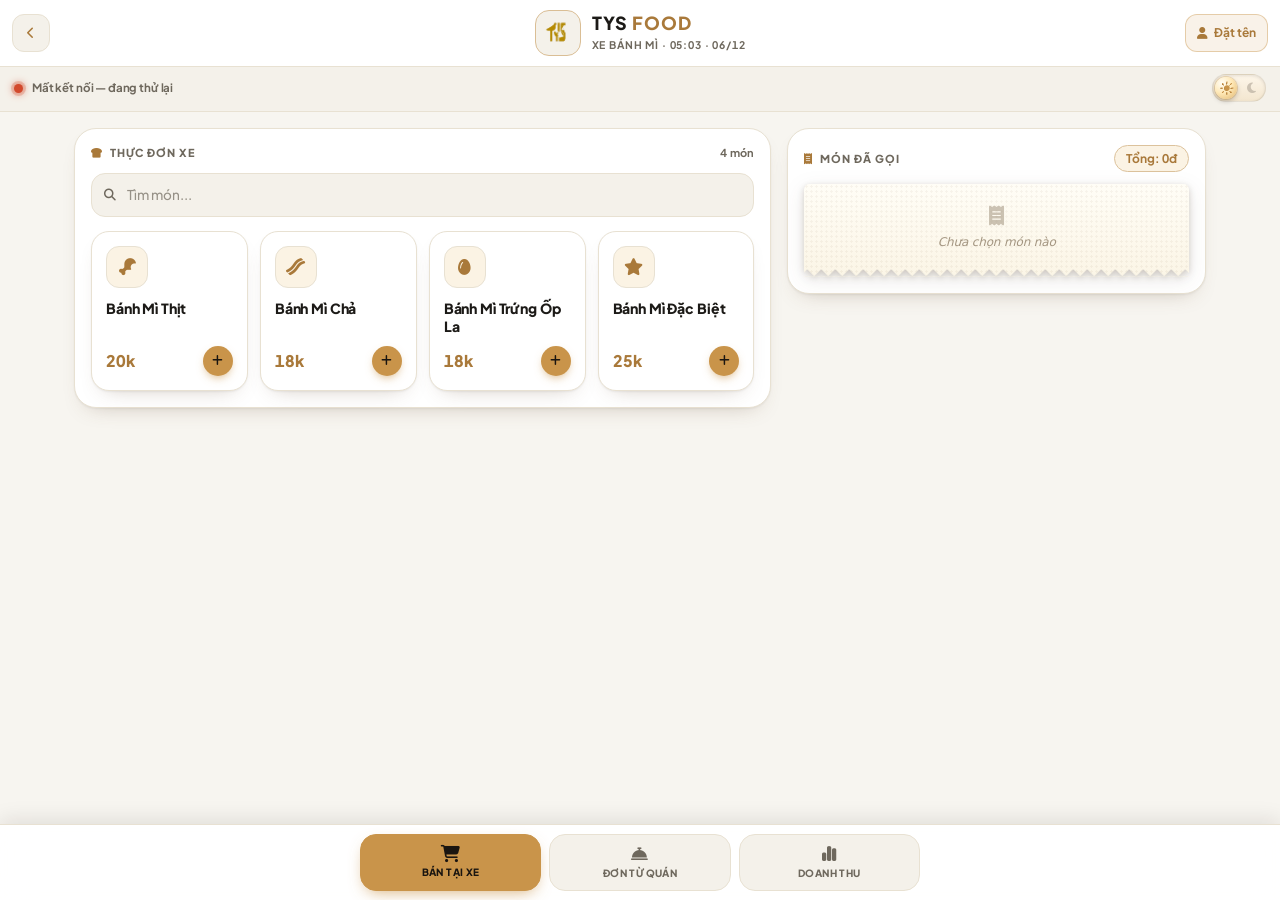
==== commit 663386e5: "Update banhmi.html" ====
--- a/banhmi.html
+++ b/banhmi.html
@@ -327,10 +327,129 @@
   .sell-layout > aside { position: static; }
   .jump { display: flex; }
 }
+/* ---------- Tối ưu cho điện thoại: thu nhỏ chữ, nút, thẻ, khoảng cách ---------- */
+@media (max-width: 600px) {
+  :root { --nav-h: 58px; }
+  body { font-size: 14px; }
+
+  /* Đầu trang */
+  .mast { min-height: 52px; padding: calc(6px + env(safe-area-inset-top)) 10px 6px; }
+  .mast .back { left: 10px; } .mast .whoBtn { right: 10px; }
+  .ibtn { min-width: 34px; height: 34px; padding: 0 9px; border-radius: 10px; font-size: 11.5px; }
+  .brand { gap: 8px; }
+  .logo { width: 34px; height: 34px; border-radius: 10px; padding: 4px; }
+  .logo .fb { font-size: 15px; }
+  .bn { font-size: 15px; }
+  .bs { margin-top: 3px; font-size: 9px; letter-spacing: .06em; }
+  .tools { gap: 8px; padding: 5px 12px 6px; }
+  .st { font-size: 11px; }
+  .theme-toggle-btn { width: 46px; height: 24px; }
+  .theme-toggle-thumb { width: 18px; height: 18px; }
+  html[data-theme="dark"] .theme-toggle-thumb { transform: translateX(22px); }
+  .track-icon { width: 12px; height: 12px; } .icon-sun svg { width: 12px; height: 12px; } .icon-moon { font-size: 10px; }
+  .thumb-sun, .thumb-sun svg { width: 11px; height: 11px; }
+
+  /* Khung nội dung */
+  #body { padding: 10px 10px calc(var(--nav-h) + 26px + env(safe-area-inset-bottom)); }
+  .panel { padding: 12px; border-radius: 18px; }
+  .sec { margin-bottom: 9px; font-size: 10px; }
+  .sec .tot { padding: 3px 9px; font-size: 11px; }
+  .sell-layout { gap: 12px; }
+
+  /* Ô tìm */
+  .srch { margin-bottom: 10px; }
+  .srch input { padding: 9px 12px 9px 32px; font-size: 13px; border-radius: 12px; }
+
+  /* Thẻ món: 2 cột gọn */
+  .menu-grid { grid-template-columns: repeat(2, minmax(0, 1fr)); gap: 8px; }
+  .dish { gap: 7px; padding: 10px; min-height: 100px; border-radius: 15px; }
+  .dish-ic { width: 32px; height: 32px; border-radius: 10px; font-size: 14px; }
+  .dish-nm { font-size: 13px; line-height: 1.25; }
+  .dish-pr { font-size: 14px; }
+  .dish-plus { width: 26px; height: 26px; font-size: 11px; }
+  .dish-q { top: -7px; right: -5px; min-width: 22px; height: 22px; font-size: 11px; }
+
+  /* Tờ bill */
+  .bill-scroll { max-height: 230px; padding: 0 11px; font-size: 12.5px; }
+  .bill-head { padding: 8px 0 6px; font-size: 9.5px; }
+  .bill-btn { width: 28px; height: 28px; }
+  .bill-total-val { font-size: 18px; }
+  .bill-total-label { font-size: 10px; }
+
+  /* Ghi chú, chọn thanh toán, nút thu tiền */
+  .fld { margin-top: 10px; }
+  .fld input { padding: 9px 11px; font-size: 13px; }
+  .seg { margin-top: 10px; }
+  .segb { padding: 9px 6px; font-size: 12px; }
+  .pay-big { gap: 10px; margin-top: 10px; padding: 6px 16px 6px 6px; }
+  .pay-big .ic { width: 36px; height: 36px; font-size: 15px; }
+  .pay-big .tx b { font-size: 13px; }
+  .pay-big .tx small { font-size: 10px; }
+  .pay-big .amt { font-size: 18px; }
+  .ghost { margin-top: 8px; padding: 9px 12px; font-size: 12px; }
+  .undo-wrap { margin-top: 10px; }
+
+  /* Đơn từ quán */
+  .ocard { gap: 10px; margin-bottom: 10px; padding: 11px; border-radius: 18px; }
+  .otab { width: 54px; height: 54px; border-radius: 15px; }
+  .otab small { font-size: 8.5px; letter-spacing: .14em; }
+  .otab b { font-size: 24px; margin-top: 2px; }
+  .ometa .who { font-size: 11.5px; }
+  .tb { padding: 2px 9px 2px 7px; font-size: 10px; }
+  .olines { margin-top: 8px; gap: 5px; }
+  .oline { gap: 8px; }
+  .oq { min-width: 30px; padding: 1px 7px; font-size: 12px; }
+  .on { font-size: 13.5px; }
+  .onote { font-size: 11px; }
+  .ocancel { margin-top: 9px; padding: 7px 10px; border-radius: 12px; }
+  .act { height: 42px; margin-top: 10px; border-radius: 13px; font-size: 13px; }
+
+  /* Doanh thu */
+  .hero { padding: 15px 16px 14px; border-radius: 20px; }
+  .hero .lab { font-size: 10px; }
+  .hero .big { margin-top: 6px; font-size: 30px; }
+  .hero .sub { font-size: 11.5px; }
+  .stats2 { gap: 9px; margin-top: 9px; }
+  .stat { padding: 11px; border-radius: 16px; }
+  .stat .ico { width: 28px; height: 28px; margin-bottom: 7px; font-size: 12px; border-radius: 9px; }
+  .stat .l { font-size: 9.5px; }
+  .stat .v { font-size: 16px; }
+  .tableinfo { gap: 10px; margin-top: 9px; padding: 11px; border-radius: 16px; }
+  .tableinfo .ico { width: 34px; height: 34px; }
+  .tableinfo b { font-size: 14.5px; }
+  .tableinfo span { font-size: 11px; }
+  .brow { padding: 9px 0; }
+  .brow .t { font-size: 13px; }
+  .legend { font-size: 10.5px; }
+  .empty { margin: 22px auto; padding: 22px 16px; font-size: 12.5px; border-radius: 18px; }
+  .empty i { font-size: 24px; }
+
+  /* Thanh điều hướng dưới */
+  .nav { gap: 6px; padding: 6px 10px calc(6px + env(safe-area-inset-bottom)); }
+  .nav-in { gap: 6px; }
+  .nv { gap: 2px; padding: 6px 4px; border-radius: 13px; font-size: 9.5px; letter-spacing: .02em; }
+  .nv i { font-size: 15px; }
+  .nv b { top: 3px; right: 8px; min-width: 17px; height: 17px; font-size: 9.5px; }
+
+  /* Nút "Xem đơn" nổi */
+  .jump { gap: 8px; padding: 6px 14px 6px 6px; font-size: 12px; }
+  .jump .jc { width: 26px; height: 26px; font-size: 12px; }
+
+  /* Toast + cảnh báo đỏ */
+  #ban { padding: calc(8px + env(safe-area-inset-top)) 10px 0; }
+  .toast { gap: 9px; padding: 9px 12px 13px 9px; border-radius: 14px; }
+  .toast-ico { width: 22px; height: 22px; font-size: 10px; }
+  .toast-txt { font-size: 12.5px; }
+  #gbar .gin { gap: 9px; padding: calc(7px + env(safe-area-inset-top)) 10px 9px 12px; font-size: 11.5px; }
+  #gbar button { padding: 5px 11px; font-size: 11px; }
+}
 @media (max-width: 380px) {
-  .bn { font-size: 16px; } .logo { width: 40px; height: 40px; }
-  .menu-grid { grid-template-columns: repeat(2, minmax(0, 1fr)); gap: 9px; }
-  .otab { width: 66px; height: 66px; } .otab b { font-size: 28px; }
+  .bn { font-size: 14px; } .bs { font-size: 8.5px; }
+  .dish { padding: 9px; min-height: 94px; }
+  .dish-nm { font-size: 12.5px; }
+  .otab { width: 50px; height: 50px; } .otab b { font-size: 22px; }
+  .hero .big { font-size: 27px; }
+  .stat .v { font-size: 15px; }
 }
 @media (prefers-reduced-motion: reduce) {
   *, *::before, *::after { scroll-behavior: auto !important; transition-duration: .01ms !important; animation-duration: .01ms !important; animation-iteration-count: 1 !important; }
